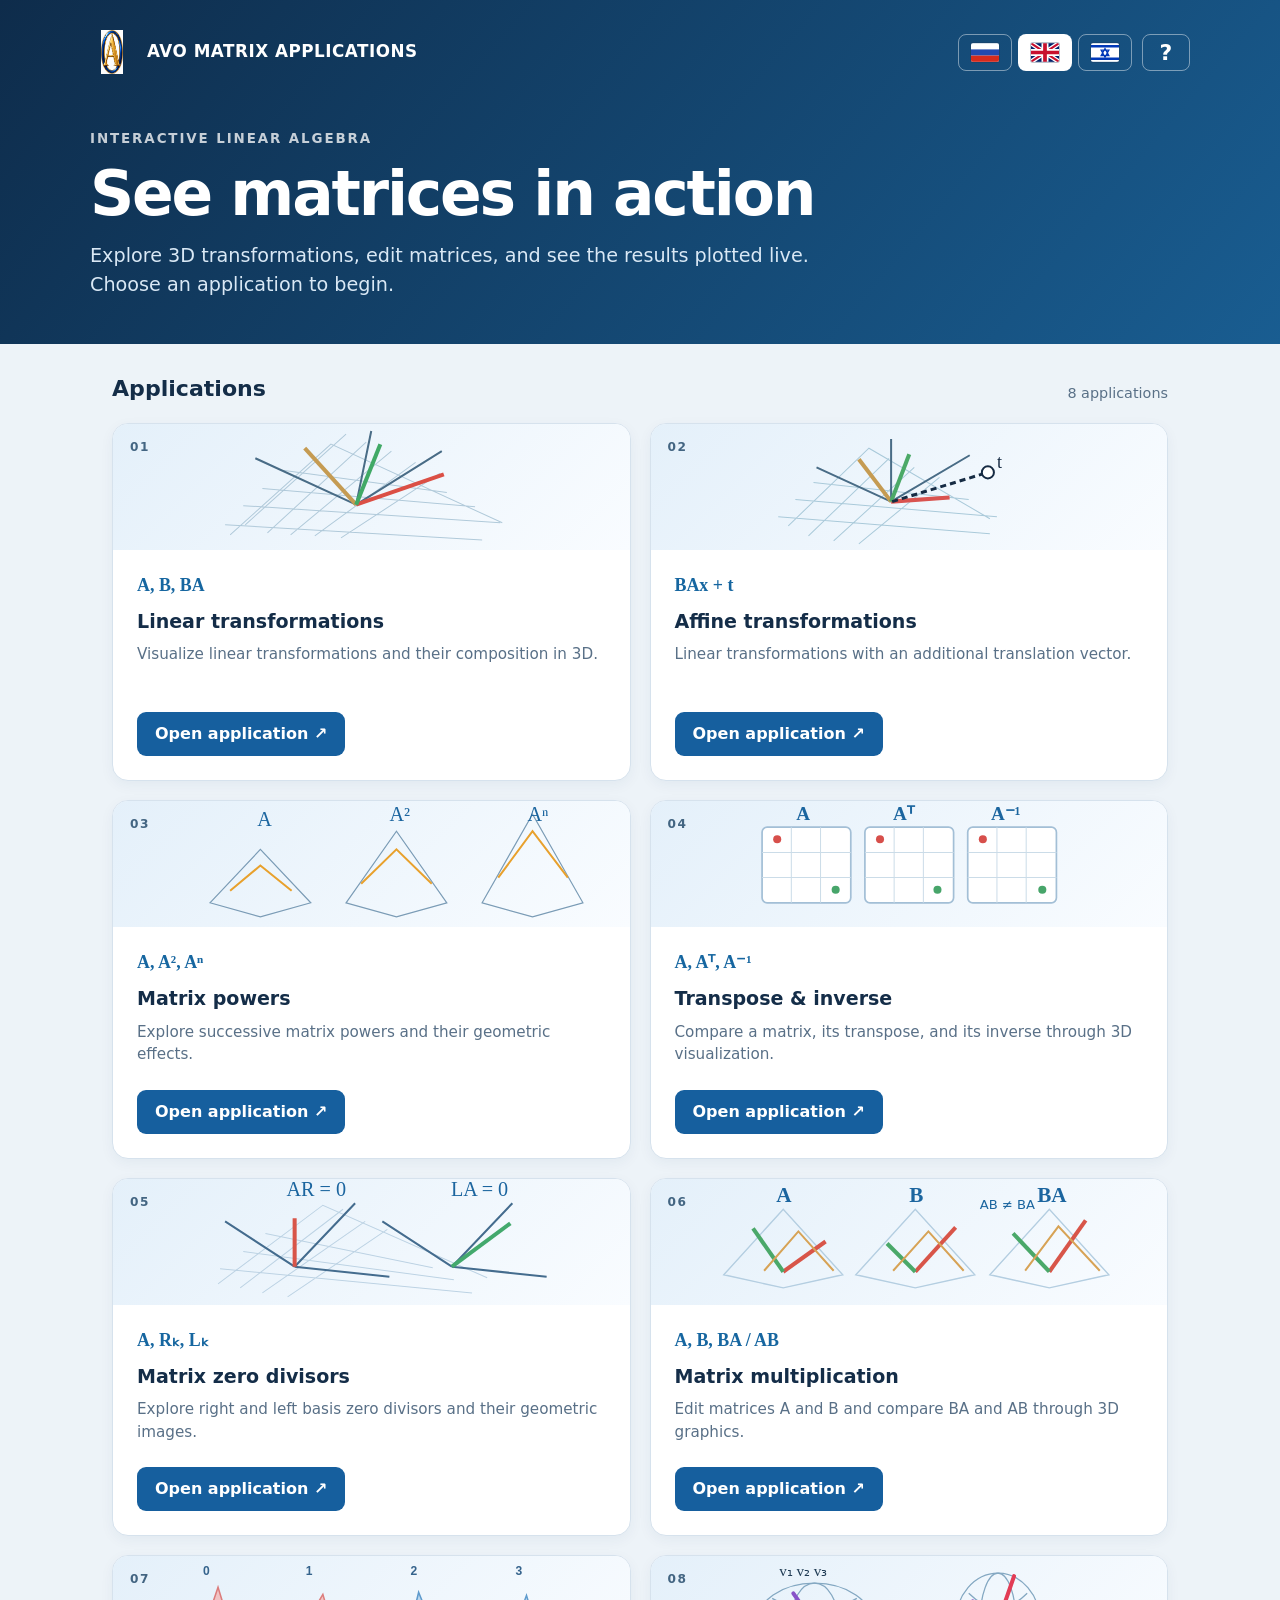
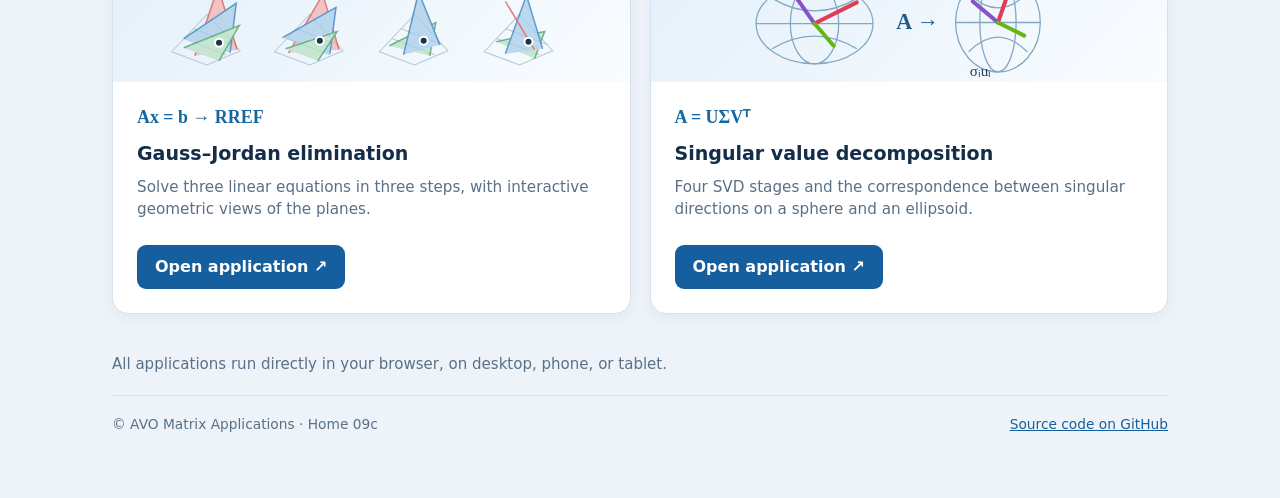
==== index.html @ ce908ea6 "Add files via upload" ====
<!doctype html>
<html lang="ru">
<head>
<meta charset="utf-8">
<meta name="viewport" content="width=device-width, initial-scale=1">
<meta name="theme-color" content="#132d4b">
<meta name="description" content="AVO Matrix Applications: interactive linear algebra: 3D matrix transformations, multiplication, zero divisors, Gauss-Jordan elimination and linear systems.">
<title>AVO Matrix Applications · Home 09c</title>
<link rel="icon" type="image/png" href="favicon-32.png">
<link rel="apple-touch-icon" href="apple-touch-icon.png">
<style>
:root{color-scheme:light;--ink:#142d48;--muted:#597087;--line:#d6e2ed;--blue:#165f9e;--bg:#edf3f8;--white:#fff}
*{box-sizing:border-box}body{margin:0;background:var(--bg);font-family:system-ui,-apple-system,"Segoe UI",Arial,sans-serif;color:var(--ink);line-height:1.5}
.top{background:linear-gradient(130deg,#0e2c4b,#195d91);color:white;padding:30px 22px 44px}
.wrap{max-width:1100px;margin:auto}.nav{display:flex;justify-content:space-between;align-items:center;gap:16px;flex-wrap:wrap}.brand{display:flex;align-items:center;gap:13px;font-size:1.05rem;font-weight:750;letter-spacing:.03em}.brand-mark{width:44px;height:44px;display:inline-flex;align-items:center;justify-content:center;flex:0 0 auto}.brand-mark img{display:block;width:100%;height:100%;object-fit:contain}.langs{display:flex;gap:6px}.langs button{background:transparent;color:#fff;border:1px solid #ffffff70;border-radius:8px;padding:8px 12px;cursor:pointer;font-weight:650}.langs button svg{display:block;width:28px;height:19px;border-radius:2px;box-shadow:0 0 0 1px #1b35564d}.langs button{min-width:48px;display:inline-flex;align-items:center;justify-content:center}.langs button[aria-pressed=true]{background:white;color:#163b61}.hero{margin-top:55px;max-width:850px}.eyebrow{font-size:.84rem;letter-spacing:.14em;text-transform:uppercase;opacity:.76;font-weight:700}h1{font-size:clamp(2rem,4.8vw,3.9rem);line-height:1.09;margin:12px 0 14px;letter-spacing:-.035em}.lead{font-size:clamp(1rem,2vw,1.2rem);max-width:740px;color:#d9e8f5;margin:0}
main{margin-top:-19px;position:relative;padding:0 22px 45px}.section-head{display:flex;justify-content:space-between;gap:10px;align-items:end;padding:28px 0 18px}h2{font-size:1.38rem;margin:0}.count{color:var(--muted);font-size:.9rem}.cards{display:grid;grid-template-columns:repeat(2,minmax(0,1fr));gap:19px}.card{display:flex;flex-direction:column;background:white;border:1px solid var(--line);border-radius:16px;overflow:hidden;box-shadow:0 4px 14px #17395b0d;transition:transform .15s,box-shadow .15s}.card:hover{transform:translateY(-3px);box-shadow:0 10px 28px #17395b18}.visual{height:126px;position:relative;overflow:hidden;background:linear-gradient(135deg,#e4f0fa,#f9fcff);display:grid;place-items:center}.visual svg{width:100%;height:100%}.number{position:absolute;top:14px;left:17px;color:#436582;font-weight:800;font-size:.76rem;letter-spacing:.12em}.body{padding:22px 24px 24px;display:flex;flex-direction:column;flex:1}.formula{font-family:Cambria,"Times New Roman",serif;color:#1666a0;font-size:1.12rem;font-weight:700;margin-bottom:8px}h3{font-size:1.19rem;margin:0 0 8px}.description{color:var(--muted);font-size:.95rem;min-height:49px;margin:0 0 20px}.launch{display:inline-flex;align-items:center;justify-content:center;align-self:flex-start;margin-top:auto;background:var(--blue);color:white;text-decoration:none;padding:10px 18px;border-radius:9px;font-weight:700}.launch:hover,.launch:focus-visible{background:#104b80}.card:focus-within{outline:2px solid #6d9fd2;outline-offset:2px}.note{padding:24px 0 5px;color:var(--muted);font-size:.94rem}.footer{border-top:1px solid var(--line);padding:18px 0;display:flex;justify-content:space-between;gap:12px;flex-wrap:wrap;color:var(--muted);font-size:.86rem}.footer a{color:var(--blue)}
@media(max-width:680px){.top{padding:22px 17px 38px}.hero{margin-top:37px}main{padding:0 15px 30px}.cards{grid-template-columns:1fr}.visual{height:112px}.description{min-height:0}.body{padding:20px}.footer{display:block}}@media(prefers-reduced-motion:reduce){.card{transition:none}}

/* Main-page help: accessible three-language dialog. */
.nav-help{width:45px;height:37px;display:inline-flex;align-items:center;justify-content:center;margin-inline-start:4px;border:2px solid #ffffffab;border-radius:50%;background:transparent;color:white;font:900 22px system-ui,-apple-system,"Segoe UI",Arial,sans-serif;cursor:pointer}
.nav-help:hover,.nav-help:focus-visible{background:#fff;color:#163b61;outline:2px solid #b6d4f0;outline-offset:2px}
.help-backdrop[hidden]{display:none!important}
.help-backdrop{position:fixed;inset:0;z-index:100;display:flex;align-items:center;justify-content:center;padding:16px;background:rgba(9,30,50,.72)}
.help-dialog{position:relative;max-width:820px;width:100%;max-height:calc(100dvh - 32px);overflow:auto;overscroll-behavior:contain;background:#fff;color:#142d48;padding:25px 30px 28px;border:1px solid #aabfd1;border-radius:15px;box-shadow:0 20px 55px #071d3066}
.help-dialog h2{font-size:clamp(23px,3vw,29px);font-weight:850;line-height:1.2;margin:0 48px 18px 0}
.help-dialog h3{font-size:19px;font-weight:800;margin:20px 0 7px;color:#20547f}
.help-dialog p,.help-dialog li{font-size:17px;line-height:1.58;font-weight:620}
.help-dialog p{margin:9px 0}
.help-dialog ul{margin:8px 0 10px;padding-inline-start:25px}
.help-dialog strong{font-weight:850}
.help-dialog .help-footer{font-weight:800;color:#20547f;margin-top:18px}
.help-close{position:absolute;inset-block-start:15px;inset-inline-end:17px;border:1px solid #a9bed0;background:#edf4fb;color:#254e73;border-radius:8px;width:39px;height:39px;font-size:26px;line-height:1;font-weight:900;cursor:pointer}
body.help-open{overflow:hidden}
@media(max-width:680px){.nav-help{width:40px;height:35px;font-size:21px}.help-dialog{padding:20px 18px 23px}.help-dialog p,.help-dialog li{font-size:16px}.help-dialog h3{font-size:18px}}
</style>
</head>
<body>
<header class="top"><div class="wrap"><nav class="nav" aria-label="Language and brand"><div class="brand"><span class="brand-mark"><img src="avo-logo.png" alt="Логотип AVO" width="34" height="44"></span>AVO MATRIX APPLICATIONS</div><div class="langs" aria-label="Language"><button type="button" data-lang="ru" aria-pressed="true" aria-label="Русский" title="Русский"><svg viewBox="0 0 36 24" aria-hidden="true"><rect width="36" height="24" fill="#fff"/><rect y="8" width="36" height="8" fill="#224aaf"/><rect y="16" width="36" height="8" fill="#d52b1e"/></svg></button><button type="button" data-lang="en" aria-pressed="false" aria-label="English" title="English"><svg viewBox="0 0 36 24" aria-hidden="true"><rect width="36" height="24" fill="#012169"/><path d="M0 0L36 24M36 0L0 24" stroke="#fff" stroke-width="6"/><path d="M0 0L36 24M36 0L0 24" stroke="#c8102e" stroke-width="2.6"/><path d="M18 0V24M0 12H36" stroke="#fff" stroke-width="9"/><path d="M18 0V24M0 12H36" stroke="#c8102e" stroke-width="4.8"/></svg></button><button type="button" data-lang="he" aria-pressed="false" aria-label="עברית" title="עברית"><svg viewBox="0 0 36 24" aria-hidden="true"><rect width="36" height="24" fill="#fff"/><path d="M0 4H36M0 20H36" stroke="#0038b8" stroke-width="3"/><path d="M18 7L23 16H13Z M18 18L13 9H23Z" stroke="#0038b8" stroke-width="1.6" fill="none"/></svg></button><button id="home-help-button" class="nav-help" type="button" aria-label="Справка" title="Справка" aria-haspopup="dialog" aria-controls="home-help-dialog" aria-expanded="false">?</button></div></nav><div class="hero"><div class="eyebrow" data-i18n="eyebrow">Интерактивная линейная алгебра</div><h1 data-i18n="headline">Матрицы, которые можно увидеть</h1><p class="lead" data-i18n="lead">Исследуйте трёхмерные преобразования, меняйте матрицы и наблюдайте результат на графиках. Выберите приложение, чтобы начать.</p></div></div></header>
<main class="wrap"><div class="section-head"><h2 data-i18n="listTitle">Приложения</h2><span class="count" data-i18n="count">8 приложений</span></div><div class="cards">
<article class="card"><div class="visual"><span class="number">01</span><svg viewBox="0 0 440 125" aria-hidden="true"><g stroke="#b1cada" stroke-width="1"><path d="M80 110L180 20 350 98 M95 100L195 10M117 108L215 18M140 110L240 27M164 111L264 38M190 113L288 49M75 100L330 115M93 81L348 98M112 64L323 82M132 46L295 68" fill="none"/></g><path d="M205 80L290 27M205 80L105 34M205 80L220 7" stroke="#496c86" stroke-width="2"/><path d="M205 80L292 50" stroke="#db4f45" stroke-width="4"/><path d="M205 80L154 24" stroke="#c59b52" stroke-width="4"/><path d="M205 80L229 20" stroke="#40a966" stroke-width="4"/></svg></div><div class="body"><div class="formula">A, B, BA</div><h3 data-i18n="linearName">Линейные преобразования</h3><p class="description" data-i18n="linearDesc">Построение и композиция линейных преобразований в трёхмерном пространстве.</p><a class="launch" href="linear-transformation/" data-i18n="open">Открыть приложение ↗</a></div></article>
<article class="card"><div class="visual"><span class="number">02</span><svg viewBox="0 0 440 125" aria-hidden="true"><g stroke="#aacada" stroke-width="1"><path d="M100 101L180 24 300 94M120 111L200 34M145 116L225 43M170 119L250 53M90 92L300 109M107 75L307 92M125 58L279 75" fill="none"/></g><path d="M202 77L280 31M202 77L128 43M202 77L202 15" stroke="#496c86" stroke-width="2"/><path d="M202 77L260 73" stroke="#d9534f" stroke-width="4"/><path d="M202 77L170 35" stroke="#c59b52" stroke-width="4"/><path d="M202 77L220 30" stroke="#4ba967" stroke-width="4"/><path d="M203 77L298 48" stroke="#162b43" stroke-width="3" stroke-dasharray="6 4"/><circle cx="298" cy="48" r="6" fill="white" stroke="#162b43" stroke-width="2"/><text x="307" y="44" fill="#162b43" font-family="serif" font-size="18">t</text></svg></div><div class="body"><div class="formula">BAx + t</div><h3 data-i18n="affineName">Аффинные преобразования</h3><p class="description" data-i18n="affineDesc">Линейное преобразование с дополнительным вектором переноса.</p><a class="launch" href="affine-transformation/" data-i18n="open">Открыть приложение ↗</a></div></article>
<article class="card"><div class="visual"><span class="number">03</span><svg viewBox="0 0 440 125" aria-hidden="true"><g fill="none" stroke="#7b9cb6" stroke-width="1.2"><path d="M60 101L110 48 160 101 110 115Z M195 101L245 30 295 101 245 115Z M330 101L380 13 430 101 380 115Z"/></g><g stroke="#e8a12d" stroke-width="2"><path d="M80 89L110 64L141 89M210 82L245 48L280 82M346 76L380 30L415 76" fill="none"/></g><text x="107" y="25" fill="#1b659f" font-family="serif" font-size="20">A</text><text x="238" y="20" fill="#1b659f" font-family="serif" font-size="20">A²</text><text x="375" y="20" fill="#1b659f" font-family="serif" font-size="20">Aⁿ</text></svg></div><div class="body"><div class="formula">A, A², Aⁿ</div><h3 data-i18n="powersName">Степени матрицы</h3><p class="description" data-i18n="powersDesc">Исследование последовательных степеней матрицы и их геометрического действия.</p><a class="launch" href="matrix-powers/" data-i18n="open">Открыть приложение ↗</a></div></article>
<article class="card"><div class="visual"><span class="number">04</span><svg viewBox="0 0 440 125" aria-hidden="true"><g fill="#fff" stroke="#a3bfd6" stroke-width="1.7"><rect x="74" y="26" width="88" height="75" rx="5"/><rect x="176" y="26" width="88" height="75" rx="5"/><rect x="278" y="26" width="88" height="75" rx="5"/></g><g stroke="#cbdce8"><path d="M103 26V101M132 26V101M74 51H162M74 76H162M205 26V101M234 26V101M176 51H264M176 76H264M307 26V101M336 26V101M278 51H366M278 76H366"/></g><g font-family="Cambria,serif" font-size="19" font-weight="700" fill="#1b659f"><text x="108" y="19">A</text><text x="204" y="19">Aᵀ</text><text x="301" y="19">A⁻¹</text></g><g fill="#d74f4b"><circle cx="89" cy="38" r="4"/><circle cx="191" cy="38" r="4"/><circle cx="293" cy="38" r="4"/></g><g fill="#47a56a"><circle cx="147" cy="88" r="4"/><circle cx="248" cy="88" r="4"/><circle cx="352" cy="88" r="4"/></g></svg></div><div class="body"><div class="formula">A, Aᵀ, A⁻¹</div><h3 data-i18n="inverseName">Транспонированная и обратная</h3><p class="description" data-i18n="inverseDesc">Сравнение исходной, транспонированной и обратной матриц с их трёхмерными изображениями.</p><a class="launch" href="transpose-inverse/" data-i18n="open">Открыть приложение ↗</a></div></article>
<article class="card"><div class="visual"><span class="number">05</span><svg viewBox="0 0 440 125" aria-hidden="true"><g stroke="#bdd3e4" stroke-width="1" fill="none"><path d="M68 104L172 26L335 98M90 108L192 30M112 113L214 42M137 117L236 50M70 89L320 113M93 72L302 100M115 54L281 88"/></g><g stroke="#446c8e" stroke-width="2" fill="none"><path d="M144 87L204 24M144 87L75 42M144 87L238 97M300 87L360 24M300 87L231 42M300 87L394 97"/></g><path d="M144 87L144 39" stroke="#d85549" stroke-width="4"/><path d="M300 87L358 44" stroke="#43a96d" stroke-width="4"/><text x="136" y="17" font-family="serif" font-size="20" fill="#1b659f">AR = 0</text><text x="299" y="17" font-family="serif" font-size="20" fill="#1b659f">LA = 0</text></svg></div><div class="body"><div class="formula">A, Rₖ, Lₖ</div><h3 data-i18n="zeroName">Делители нуля матрицы</h3><p class="description" data-i18n="zeroDesc">Исследуйте правые и левые базисные делители нуля и их геометрические образы.</p><a class="launch" href="zero-divisors/" data-i18n="open">Открыть приложение ↗</a></div></article><article class="card"><div class="visual"><span class="number">06</span><svg viewBox="0 0 440 125" aria-hidden="true"><g stroke="#b4cee1" stroke-width="1.4" fill="none"><path d="M36 95L95 30L154 95L95 108Z M167 95L226 30L285 95L226 108Z M300 95L359 30L418 95L359 108Z"/></g><g font-family="Cambria,serif" fill="#1b659f" font-size="21" font-weight="700"><text x="88" y="23">A</text><text x="220" y="23">B</text><text x="347" y="23">BA</text></g><g stroke-width="4" fill="none"><path d="M95 92L137 62" stroke="#d85549"/><path d="M95 92L65 49" stroke="#4aa869"/><path d="M226 92L266 48" stroke="#d85549"/><path d="M226 92L198 64" stroke="#4aa869"/><path d="M359 92L395 41" stroke="#d85549"/><path d="M359 92L323 54" stroke="#4aa869"/></g><g stroke="#d7a356" stroke-width="2" fill="none"><path d="M76 91L110 52L145 91M204 91L239 52L274 91M335 91L368 47L409 91"/></g><text x="290" y="30" fill="#1b659f" font-size="13">AB ≠ BA</text></svg></div><div class="body"><div class="formula">A, B, BA / AB</div><h3 data-i18n="productName">Произведение матриц</h3><p class="description" data-i18n="productDesc">Меняйте матрицы A и B и сравнивайте произведения BA и AB на графиках.</p><a class="launch" href="matrix-product/" data-i18n="open">Открыть приложение ↗</a></div></article>
<article class="card"><div class="visual"><span class="number">07</span><svg viewBox="0 0 440 125" aria-hidden="true" xmlns="http://www.w3.org/2000/svg">
<g fill="none" stroke="#b3c9d9" stroke-width="1"><path d="M22 95L57 58L90 94L57 108Z M124 95L159 58L192 94L159 108Z M228 95L263 58L296 94L263 108Z M332 95L367 58L400 94L367 108Z"/><path d="M35 82L76 98 M43 72L83 88 M137 82L179 98 M145 72L187 88 M241 82L283 98 M249 72L291 88 M345 82L387 98 M353 72L395 88"/></g>
<g stroke-width="1.5" opacity=".72"><path d="M45 99L68 31L87 93" stroke="#d74f4b" fill="#f5b1af"/><path d="M34 82L86 47L80 96" stroke="#2778bb" fill="#a7cce9"/><path d="M34 91L89 69L69 104" stroke="#409960" fill="#b7e1c2"/>
<path d="M138 96L172 38L188 93" stroke="#d74f4b" fill="#f5b1af"/><path d="M132 81L185 51L179 97" stroke="#2778bb" fill="#a7cce9"/><path d="M135 92L186 75L167 104" stroke="#409960" fill="#b7e1c2"/>
<path d="M238 89L284 66L278 99" stroke="#409960" fill="#b7e1c2"/><path d="M252 98L267 36L288 88" stroke="#2778bb" fill="#a7cce9"/>
<path d="M344 85L392 75L382 102" stroke="#409960" fill="#b7e1c2"/><path d="M353 97L374 39L390 92" stroke="#2778bb" fill="#a7cce9"/><path d="M353 45L382 93" stroke="#d74f4b"/></g>
<g fill="#18364b" stroke="#fff" stroke-width="2"><circle cx="69" cy="86" r="4"/><circle cx="169" cy="84" r="4"/><circle cx="272" cy="84" r="4"/><circle cx="376" cy="85" r="4"/></g>
<g font-family="Segoe UI,Arial,sans-serif" font-size="12" font-weight="800" fill="#35638c"><text x="53" y="19">0</text><text x="155" y="19">1</text><text x="259" y="19">2</text><text x="363" y="19">3</text></g>
</svg></div><div class="body"><div class="formula">Ax = b → RREF</div><h3 data-i18n="gaussName">Метод Гаусса — Жордана</h3><p class="description" data-i18n="gaussDesc">Решение систем трёх линейных уравнений за три шага с изображением плоскостей.</p><a class="launch" href="gauss-jordan/" data-i18n="open">Открыть приложение ↗</a></div></article><article class="card"><div class="visual"><span class="number">08</span><svg viewBox="0 0 440 125" aria-hidden="true"><g fill="none" stroke="#84a8c2" stroke-width="1.3"><ellipse cx="126" cy="67" rx="58" ry="40"/><ellipse cx="126" cy="67" rx="24" ry="40"/><path d="M68 67H184M84 42Q126 67 168 42M84 92Q126 67 168 92"/><ellipse cx="308" cy="66" rx="42" ry="49"/><ellipse cx="308" cy="66" rx="18" ry="49"/><path d="M266 66H350M279 37Q308 66 337 37M279 95Q308 66 337 95"/></g><g stroke-linecap="round" stroke-width="4"><path d="M126 67L168 46M308 66L324 20" stroke="#e23c55"/><path d="M126 67L105 37M308 66L283 45" stroke="#8852c8"/><path d="M126 67L145 89M308 66L334 79" stroke="#67b616"/></g><g fill="#245b89" font-family="Cambria,serif" font-size="22" font-weight="700"><text x="207" y="72">A →</text></g><g fill="#203c55" font-family="Cambria,serif" font-size="15"><text x="91" y="20">v₁ v₂ v₃</text><text x="280" y="119">σᵢuᵢ</text></g></svg></div><div class="body"><div class="formula">A = UΣVᵀ</div><h3 data-i18n="svdName">Сингулярное разложение</h3><p class="description" data-i18n="svdDesc">Четыре этапа SVD и соответствие сингулярных направлений сферы и эллипсоида.</p><a class="launch" href="matrix-svd/index.html?v=01l-20261103" data-i18n="open">Открыть приложение ↗</a></div></article></div><p class="note" data-i18n="note">Все приложения работают прямо в браузере. Для компьютера, телефона и планшета.</p><footer class="footer"><span>© AVO Matrix Applications · Home 09c</span><a href="https://github.com/alost46/AVO-matrix-application" data-i18n="source">Исходный код на GitHub</a></footer></main>

<div class="help-backdrop" id="help-backdrop" hidden>
  <section class="help-dialog" id="home-help-dialog" role="dialog" aria-modal="true" aria-labelledby="home-help-title" tabindex="-1">
    <button class="help-close" id="home-help-close" type="button" aria-label="Закрыть" title="Закрыть">×</button>
    <h2 id="home-help-title">О системе AVO Matrix Applications</h2>
    <div id="home-help-content"></div>
  </section>
</div>
<script>
const translations={ru:{eyebrow:'Интерактивная линейная алгебра',headline:'Матрицы, которые можно увидеть',lead:'Исследуйте трёхмерные преобразования, меняйте матрицы и наблюдайте результат на графиках. Выберите приложение, чтобы начать.',listTitle:'Приложения',count:'8 приложений',linearName:'Линейные преобразования',linearDesc:'Построение и композиция линейных преобразований в трёхмерном пространстве.',affineName:'Аффинные преобразования',affineDesc:'Линейное преобразование с дополнительным вектором переноса.',powersName:'Степени матрицы',powersDesc:'Исследование последовательных степеней матрицы и их геометрического действия.',zeroName:'Делители нуля матрицы',zeroDesc:'Исследуйте правые и левые базисные делители нуля и их геометрические образы.',productName:'Произведение матриц',productDesc:'Меняйте матрицы A и B и сравнивайте произведения BA и AB на графиках.',gaussName:'Метод Гаусса — Жордана',gaussDesc:'Решение систем трёх линейных уравнений за три шага с изображением плоскостей.',inverseName:'Транспонированная и обратная',inverseDesc:'Сравнение исходной, транспонированной и обратной матриц с их трёхмерными изображениями.',svdName:'Сингулярное разложение',svdDesc:'Четыре этапа SVD и соответствие сингулярных направлений сферы и эллипсоида.',open:'Открыть приложение ↗',note:'Все приложения работают прямо в браузере. Для компьютера, телефона и планшета.',source:'Исходный код на GitHub'},en:{eyebrow:'Interactive linear algebra',headline:'See matrices in action',lead:'Explore 3D transformations, edit matrices, and see the results plotted live. Choose an application to begin.',listTitle:'Applications',count:'8 applications',linearName:'Linear transformations',linearDesc:'Visualize linear transformations and their composition in 3D.',affineName:'Affine transformations',affineDesc:'Linear transformations with an additional translation vector.',powersName:'Matrix powers',powersDesc:'Explore successive matrix powers and their geometric effects.',zeroName:'Matrix zero divisors',zeroDesc:'Explore right and left basis zero divisors and their geometric images.',productName:'Matrix multiplication',productDesc:'Edit matrices A and B and compare BA and AB through 3D graphics.',gaussName:'Gauss–Jordan elimination',gaussDesc:'Solve three linear equations in three steps, with interactive geometric views of the planes.',inverseName:'Transpose & inverse',inverseDesc:'Compare a matrix, its transpose, and its inverse through 3D visualization.',svdName:'Singular value decomposition',svdDesc:'Four SVD stages and the correspondence between singular directions on a sphere and an ellipsoid.',open:'Open application ↗',note:'All applications run directly in your browser, on desktop, phone, or tablet.',source:'Source code on GitHub'},he:{eyebrow:'אלגברה ליניארית אינטראקטיבית',headline:'לראות מטריצות בפעולה',lead:'חקרו העתקות תלת־ממדיות, שנו מטריצות וראו מיד את התוצאות בגרפים. בחרו יישום כדי להתחיל.',listTitle:'יישומים',count:'8 יישומים',linearName:'העתקות ליניאריות',linearDesc:'המחשת העתקות ליניאריות והרכבתן במרחב תלת־ממדי.',affineName:'העתקות אפיניות',affineDesc:'העתקה ליניארית בתוספת וקטור הזזה.',powersName:'חזקות של מטריצה',powersDesc:'חקר חזקות עוקבות של מטריצה והשפעתן הגאומטרית.',zeroName:'מחלקי אפס של מטריצה',zeroDesc:'חקר מחלקי אפס בסיסיים מימין ומשמאל וההמחשה הגאומטרית שלהם.',productName:'כפל מטריצות',productDesc:'שנו את המטריצות A ו־B והשוו בין BA ל־AB באמצעות גרפים תלת־ממדיים.',gaussName:'שיטת גאוס–ז׳ורדן',gaussDesc:'פתרון מערכת של שלוש משוואות ליניאריות בשלושה שלבים, עם המחשה של המישורים.',inverseName:'מטריצה משוחלפת והופכית',inverseDesc:'השוואה בין מטריצה, המשוחלפת שלה וההופכית שלה בהמחשה תלת־ממדית.',svdName:'פירוק לערכים סינגולריים',svdDesc:'ארבעת שלבי הפירוק והתאמת הכיוונים הסינגולריים בין כדור לאליפסואיד.',open:'פתיחת היישום ↗',note:'כל היישומים פועלים ישירות בדפדפן, במחשב, בטלפון ובטאבלט.',source:'קוד המקור ב־GitHub'}};

const helpTexts={
 ru:{title:'О системе AVO Matrix Applications',close:'Закрыть',button:'Справка',content:`
<h3>Что это за система</h3>
<p><strong>AVO Matrix Applications</strong> — система интерактивных приложений для изучения линейной алгебры с помощью трёхмерных геометрических изображений. Она позволяет не только вычислять результаты операций с матрицами, но и видеть их геометрический смысл.</p>
<p>Каждое приложение посвящено отдельной математической теме. На главной странице выберите нужную карточку; математические пояснения и дополнительные инструкции находятся в справке самого приложения.</p>
<h3>Ввод и изменение матриц</h3>
<p>Элементы входных матриц можно задавать <strong>аналитически</strong> — непосредственно вводя числа.</p>
<p>В приложениях, поддерживающих геометрическое редактирование, их можно изменять и <strong>геометрически</strong> — перемещая концы соответствующих векторов на изображении. Числа и изображение при этом согласованно обновляются в обе стороны.</p>
<h3>Управление обзором</h3>
<p>Трёхмерные результаты можно рассматривать с разных сторон двумя способами:</p>
<ul><li><strong>Геометрически:</strong> вращая изображение мышью или пальцем, в том числе вокруг выбранной оси X, Y или Z.</li><li><strong>Аналитически:</strong> вводя числовые значения углов просмотра или используя предусмотренные регуляторы.</li></ul>
<p>Можно изменять масштаб изображения и, где это предусмотрено, согласовывать обзор нескольких графиков. <strong>На телефоне управление жестами зависит от кнопки «Вращать»:</strong> при выключенной кнопке прокрутка страницы не должна изменять график; при включённой доступны соответствующие жесты вращения и масштабирования.</p>
<h3>Дополнительные возможности</h3>
<p>В приложениях предусмотрены средства сохранения и загрузки состояния в JSON, возврата к начальным данным и отмены действий. Набор доступных функций зависит от приложения.</p>
<h3>Для кого предназначена система</h3>
<p>Для учащихся, преподавателей и всех, кто интересуется линейной алгеброй. Приложения работают в браузере на компьютере, планшете и телефоне. Интерфейс доступен на русском, английском и иврите.</p>
<p class="help-footer">AVO Matrix Applications не заменяет определения и доказательства: она помогает увидеть, что делают матрицы.</p>`},
 en:{title:'About AVO Matrix Applications',close:'Close',button:'Help',content:`
<h3>What is this system?</h3>
<p><strong>AVO Matrix Applications</strong> is a collection of interactive tools for exploring linear algebra through three-dimensional geometric visualizations. Its goal is not only to calculate matrix operations, but also to reveal their geometric meaning.</p>
<p>Each application focuses on a mathematical topic. Choose a card on the home page; mathematical explanations and detailed controls are provided in the help section of each application.</p>
<h3>Entering and editing matrices</h3>
<p>You can specify input matrix entries <strong>numerically</strong> by typing their values.</p>
<p>In applications that support geometric editing, you can also change matrix entries <strong>geometrically</strong> by dragging the endpoints of the corresponding vectors in the 3D view. Numeric values and geometry update together in both directions.</p>
<h3>Controlling the view</h3>
<p>You can explore 3D results from different directions in two ways:</p>
<ul><li><strong>Geometrically:</strong> rotate the picture with a mouse or a finger, including around a selected X, Y, or Z axis.</li><li><strong>Numerically:</strong> enter viewing angles directly or adjust the available controls.</li></ul>
<p>You can zoom and, where available, coordinate the views of several graphs. <strong>On phones, touch gestures are controlled by the Rotate button:</strong> with it off, scrolling the page should not change the graph; when on, the relevant rotation and zoom gestures are available.</p>
<h3>Other features</h3>
<p>Applications offer JSON state saving and loading, restoration of initial data, and undo controls. Available features vary by application.</p>
<h3>Who is it for?</h3>
<p>Students, teachers, and anyone interested in linear algebra. Applications run in a browser on desktop computers, tablets, and phones. The interface supports Russian, English, and Hebrew.</p>
<p class="help-footer">AVO Matrix Applications does not replace definitions and proofs: it helps you see what matrices do.</p>`},
 he:{title:'על מערכת AVO Matrix Applications',close:'סגירה',button:'עזרה',content:`
<h3>מהי המערכת?</h3>
<p><strong>AVO Matrix Applications</strong> היא מערכת של יישומים אינטראקטיביים ללימוד אלגברה ליניארית באמצעות המחשות גאומטריות תלת־ממדיות. המטרה היא לא רק לחשב פעולות במטריצות, אלא גם לראות את המשמעות הגאומטרית שלהן.</p>
<p>כל יישום עוסק בנושא מתמטי מסוים. בחרו כרטיס בדף הראשי; הסברים מתמטיים והוראות מפורטות נמצאים בעזרה של כל יישום.</p>
<h3>הזנה ושינוי של מטריצות</h3>
<p>אפשר לשנות את איברי מטריצת הקלט <strong>באופן מספרי</strong> באמצעות הקלדת ערכים.</p>
<p>ביישומים התומכים בעריכה גאומטרית אפשר לשנות את האיברים גם <strong>באופן גאומטרי</strong>, על ידי גרירת הקצוות של הווקטורים המתאימים בתמונה. הערכים המספריים וההמחשה מתעדכנים בהתאמה בשני הכיוונים.</p>
<h3>שליטה בזווית המבט</h3>
<p>אפשר לבחון תוצאות תלת־ממדיות מכיוונים שונים בשתי דרכים:</p>
<ul><li><strong>באופן גאומטרי:</strong> סיבוב התמונה בעכבר או באצבע, לרבות סביב ציר X, Y או Z נבחר.</li><li><strong>באופן מספרי:</strong> הזנה ישירה של זוויות המבט או שימוש בבקרים הזמינים.</li></ul>
<p>אפשר לשנות את קנה המידה, וביישומים המתאימים גם לתאם את זוויות המבט של כמה גרפים. <strong>בטלפון מחוות המגע תלויות בכפתור ״סיבוב״:</strong> כשהוא כבוי, גלילת הדף אינה אמורה לשנות את הגרף; כשהוא פעיל, מחוות הסיבוב והזום זמינות.</p>
<h3>אפשרויות נוספות</h3>
<p>היישומים מאפשרים שמירה וטעינה של מצב בקובץ JSON, חזרה לנתוני ההתחלה וביטול פעולות. האפשרויות הזמינות משתנות בין היישומים.</p>
<h3>למי מיועדת המערכת?</h3>
<p>לתלמידים, למורים ולכל מי שמתעניין באלגברה ליניארית. היישומים פועלים בדפדפן במחשב, בטאבלט ובטלפון. הממשק זמין ברוסית, באנגלית ובעברית.</p>
<p class="help-footer">AVO Matrix Applications אינה מחליפה הגדרות והוכחות: היא מסייעת לראות מה מטריצות עושות.</p>`}
};
let homeCurrentLang='ru';
function updateHomeHelp(lang){
  homeCurrentLang=lang;
  const item=helpTexts[lang]||helpTexts.ru;
  document.getElementById('home-help-title').textContent=item.title;
  document.getElementById('home-help-content').innerHTML=item.content;
  const btn=document.getElementById('home-help-button');
  btn.setAttribute('aria-label',item.button);btn.title=item.button;
  const close=document.getElementById('home-help-close');close.setAttribute('aria-label',item.close);close.title=item.close;
  document.getElementById('home-help-dialog').dir=lang==='he'?'rtl':'ltr';
}
const helpBackdrop=document.getElementById('help-backdrop');
const helpTrigger=document.getElementById('home-help-button');
const helpClose=document.getElementById('home-help-close');
function openHomeHelp(){helpBackdrop.hidden=false;document.body.classList.add('help-open');helpTrigger.setAttribute('aria-expanded','true');helpClose.focus();}
function closeHomeHelp(){helpBackdrop.hidden=true;document.body.classList.remove('help-open');helpTrigger.setAttribute('aria-expanded','false');helpTrigger.focus();}
helpTrigger.addEventListener('click',()=>helpBackdrop.hidden?openHomeHelp():closeHomeHelp());
helpClose.addEventListener('click',closeHomeHelp);
helpBackdrop.addEventListener('click',e=>{if(e.target===helpBackdrop)closeHomeHelp();});
document.addEventListener('keydown',e=>{
 if(helpBackdrop.hidden)return;
 if(e.key==='Escape'){e.preventDefault();closeHomeHelp();}
 if(e.key==='Tab'){
   const controls=[helpClose];
   if(e.shiftKey||document.activeElement!==controls[0]){e.preventDefault();controls[0].focus();}
 }
});

function setLanguage(lang){
  if(!translations[lang])lang='ru';
  updateHomeHelp(lang);
  document.documentElement.lang=lang;
  document.documentElement.dir=lang==='he'?'rtl':'ltr';
  for(const el of document.querySelectorAll('[data-i18n]'))el.textContent=translations[lang][el.dataset.i18n];
  for(const btn of document.querySelectorAll('[data-lang]'))btn.setAttribute('aria-pressed',String(btn.dataset.lang===lang));
  // Carry the current main-page language into each app. Preserve version/cache parameters.
  for(const link of document.querySelectorAll('a.launch')){
    const href=new URL(link.getAttribute('href'),document.baseURI);
    href.searchParams.set('lang',lang);
    link.href=href.href;
  }
  try{localStorage.setItem('avo-home-lang',lang)}catch(e){}
}
for(const btn of document.querySelectorAll('[data-lang]'))btn.addEventListener('click',()=>setLanguage(btn.dataset.lang));
const requestedLanguage=new URLSearchParams(location.search).get('lang');
let preferred='ru';
try{preferred=localStorage.getItem('avo-home-lang')||(/^he/i.test(navigator.language)?'he':/^en/i.test(navigator.language)?'en':'ru')}catch(e){}
// When returning from an app, the explicit URL language takes precedence over saved preferences.
setLanguage(translations[requestedLanguage]?requestedLanguage:preferred);
</script>
</body></html>
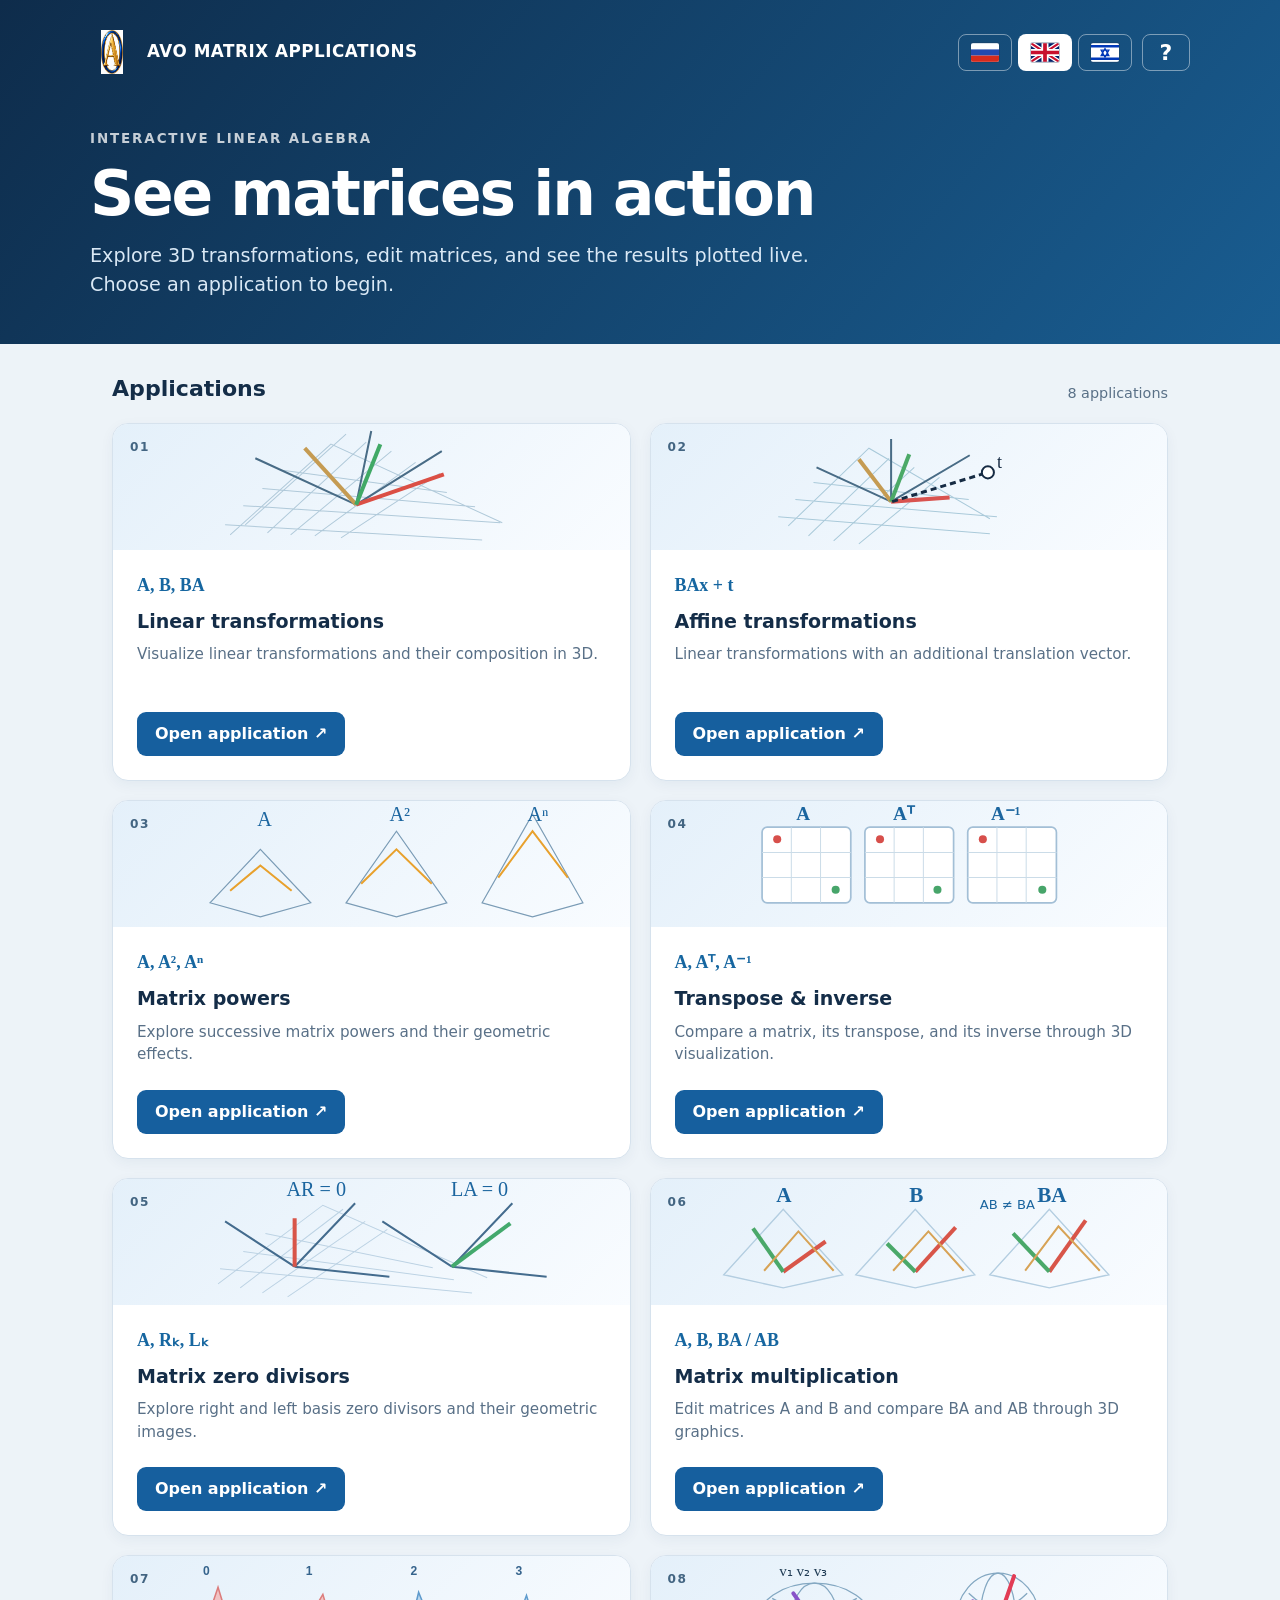
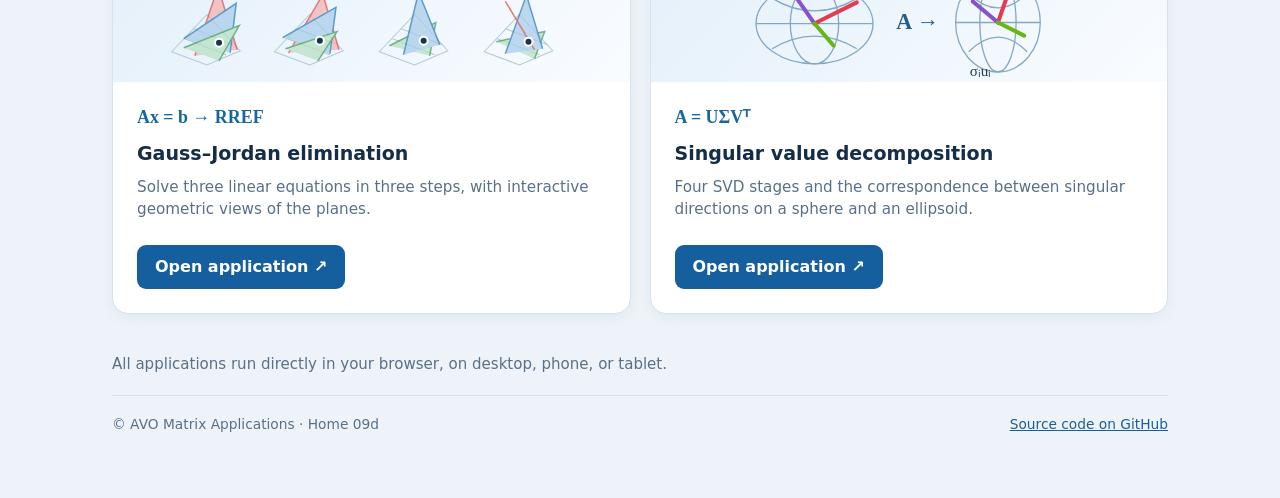
==== commit 706b0738: "Add files via upload" ====
--- a/index.html
+++ b/index.html
@@ -5,7 +5,7 @@
 <meta name="viewport" content="width=device-width, initial-scale=1">
 <meta name="theme-color" content="#132d4b">
 <meta name="description" content="AVO Matrix Applications: interactive linear algebra: 3D matrix transformations, multiplication, zero divisors, Gauss-Jordan elimination and linear systems.">
-<title>AVO Matrix Applications · Home 09c</title>
+<title>AVO Matrix Applications · Home 09d</title>
 <link rel="icon" type="image/png" href="favicon-32.png">
 <link rel="apple-touch-icon" href="apple-touch-icon.png">
 <style>
@@ -50,7 +50,7 @@
 <path d="M344 85L392 75L382 102" stroke="#409960" fill="#b7e1c2"/><path d="M353 97L374 39L390 92" stroke="#2778bb" fill="#a7cce9"/><path d="M353 45L382 93" stroke="#d74f4b"/></g>
 <g fill="#18364b" stroke="#fff" stroke-width="2"><circle cx="69" cy="86" r="4"/><circle cx="169" cy="84" r="4"/><circle cx="272" cy="84" r="4"/><circle cx="376" cy="85" r="4"/></g>
 <g font-family="Segoe UI,Arial,sans-serif" font-size="12" font-weight="800" fill="#35638c"><text x="53" y="19">0</text><text x="155" y="19">1</text><text x="259" y="19">2</text><text x="363" y="19">3</text></g>
-</svg></div><div class="body"><div class="formula">Ax = b → RREF</div><h3 data-i18n="gaussName">Метод Гаусса — Жордана</h3><p class="description" data-i18n="gaussDesc">Решение систем трёх линейных уравнений за три шага с изображением плоскостей.</p><a class="launch" href="gauss-jordan/" data-i18n="open">Открыть приложение ↗</a></div></article><article class="card"><div class="visual"><span class="number">08</span><svg viewBox="0 0 440 125" aria-hidden="true"><g fill="none" stroke="#84a8c2" stroke-width="1.3"><ellipse cx="126" cy="67" rx="58" ry="40"/><ellipse cx="126" cy="67" rx="24" ry="40"/><path d="M68 67H184M84 42Q126 67 168 42M84 92Q126 67 168 92"/><ellipse cx="308" cy="66" rx="42" ry="49"/><ellipse cx="308" cy="66" rx="18" ry="49"/><path d="M266 66H350M279 37Q308 66 337 37M279 95Q308 66 337 95"/></g><g stroke-linecap="round" stroke-width="4"><path d="M126 67L168 46M308 66L324 20" stroke="#e23c55"/><path d="M126 67L105 37M308 66L283 45" stroke="#8852c8"/><path d="M126 67L145 89M308 66L334 79" stroke="#67b616"/></g><g fill="#245b89" font-family="Cambria,serif" font-size="22" font-weight="700"><text x="207" y="72">A →</text></g><g fill="#203c55" font-family="Cambria,serif" font-size="15"><text x="91" y="20">v₁ v₂ v₃</text><text x="280" y="119">σᵢuᵢ</text></g></svg></div><div class="body"><div class="formula">A = UΣVᵀ</div><h3 data-i18n="svdName">Сингулярное разложение</h3><p class="description" data-i18n="svdDesc">Четыре этапа SVD и соответствие сингулярных направлений сферы и эллипсоида.</p><a class="launch" href="matrix-svd/index.html?v=01l-20261103" data-i18n="open">Открыть приложение ↗</a></div></article></div><p class="note" data-i18n="note">Все приложения работают прямо в браузере. Для компьютера, телефона и планшета.</p><footer class="footer"><span>© AVO Matrix Applications · Home 09c</span><a href="https://github.com/alost46/AVO-matrix-application" data-i18n="source">Исходный код на GitHub</a></footer></main>
+</svg></div><div class="body"><div class="formula">Ax = b → RREF</div><h3 data-i18n="gaussName">Метод Гаусса — Жордана</h3><p class="description" data-i18n="gaussDesc">Решение систем трёх линейных уравнений за три шага с изображением плоскостей.</p><a class="launch" href="gauss-jordan/" data-i18n="open">Открыть приложение ↗</a></div></article><article class="card"><div class="visual"><span class="number">08</span><svg viewBox="0 0 440 125" aria-hidden="true"><g fill="none" stroke="#84a8c2" stroke-width="1.3"><ellipse cx="126" cy="67" rx="58" ry="40"/><ellipse cx="126" cy="67" rx="24" ry="40"/><path d="M68 67H184M84 42Q126 67 168 42M84 92Q126 67 168 92"/><ellipse cx="308" cy="66" rx="42" ry="49"/><ellipse cx="308" cy="66" rx="18" ry="49"/><path d="M266 66H350M279 37Q308 66 337 37M279 95Q308 66 337 95"/></g><g stroke-linecap="round" stroke-width="4"><path d="M126 67L168 46M308 66L324 20" stroke="#e23c55"/><path d="M126 67L105 37M308 66L283 45" stroke="#8852c8"/><path d="M126 67L145 89M308 66L334 79" stroke="#67b616"/></g><g fill="#245b89" font-family="Cambria,serif" font-size="22" font-weight="700"><text x="207" y="72">A →</text></g><g fill="#203c55" font-family="Cambria,serif" font-size="15"><text x="91" y="20">v₁ v₂ v₃</text><text x="280" y="119">σᵢuᵢ</text></g></svg></div><div class="body"><div class="formula">A = UΣVᵀ</div><h3 data-i18n="svdName">Сингулярное разложение</h3><p class="description" data-i18n="svdDesc">Четыре этапа SVD и соответствие сингулярных направлений сферы и эллипсоида.</p><a class="launch" href="matrix-svd/index.html?v=01m-20261103" data-i18n="open">Открыть приложение ↗</a></div></article></div><p class="note" data-i18n="note">Все приложения работают прямо в браузере. Для компьютера, телефона и планшета.</p><footer class="footer"><span>© AVO Matrix Applications · Home 09d</span><a href="https://github.com/alost46/AVO-matrix-application" data-i18n="source">Исходный код на GitHub</a></footer></main>
 
 <div class="help-backdrop" id="help-backdrop" hidden>
   <section class="help-dialog" id="home-help-dialog" role="dialog" aria-modal="true" aria-labelledby="home-help-title" tabindex="-1">
@@ -147,9 +147,13 @@
   document.documentElement.dir=lang==='he'?'rtl':'ltr';
   for(const el of document.querySelectorAll('[data-i18n]'))el.textContent=translations[lang][el.dataset.i18n];
   for(const btn of document.querySelectorAll('[data-lang]'))btn.setAttribute('aria-pressed',String(btn.dataset.lang===lang));
-  // Carry the current main-page language into each app. Preserve version/cache parameters.
+  // Fixed GitHub Pages site root. Resolve links from the repository root,
+  // not from the current page folder (which could otherwise point to itself).
+  const siteRoot='https://alost46.github.io/AVO-matrix-application/';
   for(const link of document.querySelectorAll('a.launch')){
-    const href=new URL(link.getAttribute('href'),document.baseURI);
+    const appPath=link.dataset.appPath || link.getAttribute('href');
+    link.dataset.appPath=appPath;
+    const href=new URL(appPath,siteRoot);
     href.searchParams.set('lang',lang);
     link.href=href.href;
   }
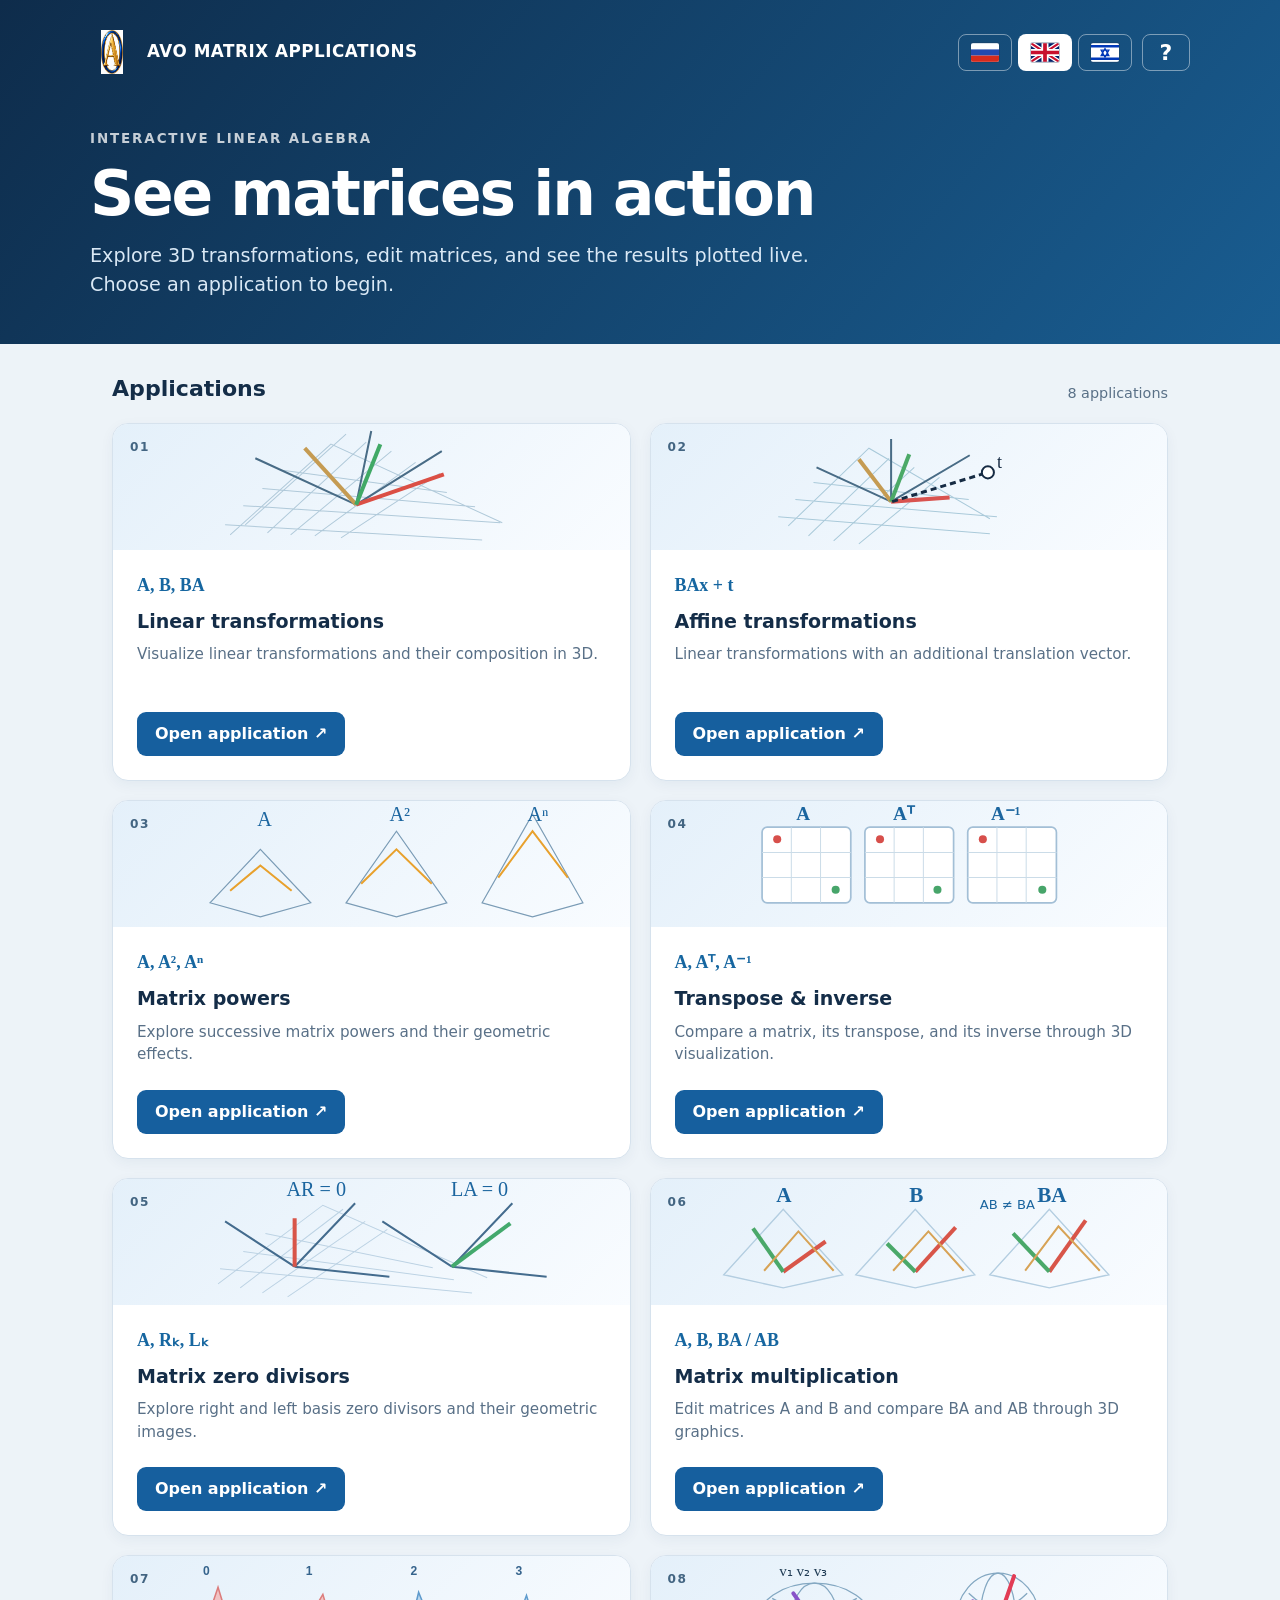
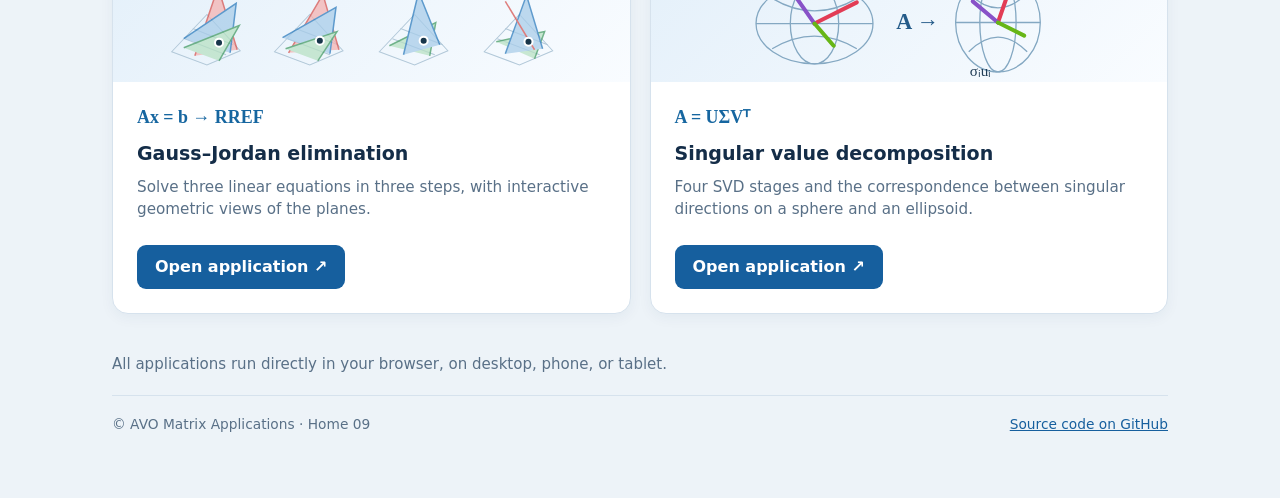
==== commit caccdcba: "Add files via upload" ====
--- a/index.html
+++ b/index.html
@@ -5,7 +5,7 @@
 <meta name="viewport" content="width=device-width, initial-scale=1">
 <meta name="theme-color" content="#132d4b">
 <meta name="description" content="AVO Matrix Applications: interactive linear algebra: 3D matrix transformations, multiplication, zero divisors, Gauss-Jordan elimination and linear systems.">
-<title>AVO Matrix Applications · Home 09d</title>
+<title>AVO Matrix Applications · Home 09</title>
 <link rel="icon" type="image/png" href="favicon-32.png">
 <link rel="apple-touch-icon" href="apple-touch-icon.png">
 <style>
@@ -50,7 +50,7 @@
 <path d="M344 85L392 75L382 102" stroke="#409960" fill="#b7e1c2"/><path d="M353 97L374 39L390 92" stroke="#2778bb" fill="#a7cce9"/><path d="M353 45L382 93" stroke="#d74f4b"/></g>
 <g fill="#18364b" stroke="#fff" stroke-width="2"><circle cx="69" cy="86" r="4"/><circle cx="169" cy="84" r="4"/><circle cx="272" cy="84" r="4"/><circle cx="376" cy="85" r="4"/></g>
 <g font-family="Segoe UI,Arial,sans-serif" font-size="12" font-weight="800" fill="#35638c"><text x="53" y="19">0</text><text x="155" y="19">1</text><text x="259" y="19">2</text><text x="363" y="19">3</text></g>
-</svg></div><div class="body"><div class="formula">Ax = b → RREF</div><h3 data-i18n="gaussName">Метод Гаусса — Жордана</h3><p class="description" data-i18n="gaussDesc">Решение систем трёх линейных уравнений за три шага с изображением плоскостей.</p><a class="launch" href="gauss-jordan/" data-i18n="open">Открыть приложение ↗</a></div></article><article class="card"><div class="visual"><span class="number">08</span><svg viewBox="0 0 440 125" aria-hidden="true"><g fill="none" stroke="#84a8c2" stroke-width="1.3"><ellipse cx="126" cy="67" rx="58" ry="40"/><ellipse cx="126" cy="67" rx="24" ry="40"/><path d="M68 67H184M84 42Q126 67 168 42M84 92Q126 67 168 92"/><ellipse cx="308" cy="66" rx="42" ry="49"/><ellipse cx="308" cy="66" rx="18" ry="49"/><path d="M266 66H350M279 37Q308 66 337 37M279 95Q308 66 337 95"/></g><g stroke-linecap="round" stroke-width="4"><path d="M126 67L168 46M308 66L324 20" stroke="#e23c55"/><path d="M126 67L105 37M308 66L283 45" stroke="#8852c8"/><path d="M126 67L145 89M308 66L334 79" stroke="#67b616"/></g><g fill="#245b89" font-family="Cambria,serif" font-size="22" font-weight="700"><text x="207" y="72">A →</text></g><g fill="#203c55" font-family="Cambria,serif" font-size="15"><text x="91" y="20">v₁ v₂ v₃</text><text x="280" y="119">σᵢuᵢ</text></g></svg></div><div class="body"><div class="formula">A = UΣVᵀ</div><h3 data-i18n="svdName">Сингулярное разложение</h3><p class="description" data-i18n="svdDesc">Четыре этапа SVD и соответствие сингулярных направлений сферы и эллипсоида.</p><a class="launch" href="matrix-svd/index.html?v=01m-20261103" data-i18n="open">Открыть приложение ↗</a></div></article></div><p class="note" data-i18n="note">Все приложения работают прямо в браузере. Для компьютера, телефона и планшета.</p><footer class="footer"><span>© AVO Matrix Applications · Home 09d</span><a href="https://github.com/alost46/AVO-matrix-application" data-i18n="source">Исходный код на GitHub</a></footer></main>
+</svg></div><div class="body"><div class="formula">Ax = b → RREF</div><h3 data-i18n="gaussName">Метод Гаусса — Жордана</h3><p class="description" data-i18n="gaussDesc">Решение систем трёх линейных уравнений за три шага с изображением плоскостей.</p><a class="launch" href="gauss-jordan/" data-i18n="open">Открыть приложение ↗</a></div></article><article class="card"><div class="visual"><span class="number">08</span><svg viewBox="0 0 440 125" aria-hidden="true"><g fill="none" stroke="#84a8c2" stroke-width="1.3"><ellipse cx="126" cy="67" rx="58" ry="40"/><ellipse cx="126" cy="67" rx="24" ry="40"/><path d="M68 67H184M84 42Q126 67 168 42M84 92Q126 67 168 92"/><ellipse cx="308" cy="66" rx="42" ry="49"/><ellipse cx="308" cy="66" rx="18" ry="49"/><path d="M266 66H350M279 37Q308 66 337 37M279 95Q308 66 337 95"/></g><g stroke-linecap="round" stroke-width="4"><path d="M126 67L168 46M308 66L324 20" stroke="#e23c55"/><path d="M126 67L105 37M308 66L283 45" stroke="#8852c8"/><path d="M126 67L145 89M308 66L334 79" stroke="#67b616"/></g><g fill="#245b89" font-family="Cambria,serif" font-size="22" font-weight="700"><text x="207" y="72">A →</text></g><g fill="#203c55" font-family="Cambria,serif" font-size="15"><text x="91" y="20">v₁ v₂ v₃</text><text x="280" y="119">σᵢuᵢ</text></g></svg></div><div class="body"><div class="formula">A = UΣVᵀ</div><h3 data-i18n="svdName">Сингулярное разложение</h3><p class="description" data-i18n="svdDesc">Четыре этапа SVD и соответствие сингулярных направлений сферы и эллипсоида.</p><a class="launch" href="matrix-svd/" data-i18n="open">Открыть приложение ↗</a></div></article></div><p class="note" data-i18n="note">Все приложения работают прямо в браузере. Для компьютера, телефона и планшета.</p><footer class="footer"><span>© AVO Matrix Applications · Home 09</span><a href="https://github.com/alost46/AVO-matrix-application" data-i18n="source">Исходный код на GitHub</a></footer></main>
 
 <div class="help-backdrop" id="help-backdrop" hidden>
   <section class="help-dialog" id="home-help-dialog" role="dialog" aria-modal="true" aria-labelledby="home-help-title" tabindex="-1">
@@ -140,30 +140,7 @@
  }
 });
 
-function setLanguage(lang){
-  if(!translations[lang])lang='ru';
-  updateHomeHelp(lang);
-  document.documentElement.lang=lang;
-  document.documentElement.dir=lang==='he'?'rtl':'ltr';
-  for(const el of document.querySelectorAll('[data-i18n]'))el.textContent=translations[lang][el.dataset.i18n];
-  for(const btn of document.querySelectorAll('[data-lang]'))btn.setAttribute('aria-pressed',String(btn.dataset.lang===lang));
-  // Fixed GitHub Pages site root. Resolve links from the repository root,
-  // not from the current page folder (which could otherwise point to itself).
-  const siteRoot='https://alost46.github.io/AVO-matrix-application/';
-  for(const link of document.querySelectorAll('a.launch')){
-    const appPath=link.dataset.appPath || link.getAttribute('href');
-    link.dataset.appPath=appPath;
-    const href=new URL(appPath,siteRoot);
-    href.searchParams.set('lang',lang);
-    link.href=href.href;
-  }
-  try{localStorage.setItem('avo-home-lang',lang)}catch(e){}
-}
-for(const btn of document.querySelectorAll('[data-lang]'))btn.addEventListener('click',()=>setLanguage(btn.dataset.lang));
-const requestedLanguage=new URLSearchParams(location.search).get('lang');
-let preferred='ru';
-try{preferred=localStorage.getItem('avo-home-lang')||(/^he/i.test(navigator.language)?'he':/^en/i.test(navigator.language)?'en':'ru')}catch(e){}
-// When returning from an app, the explicit URL language takes precedence over saved preferences.
-setLanguage(translations[requestedLanguage]?requestedLanguage:preferred);
+function setLanguage(lang){if(!translations[lang])lang='ru';updateHomeHelp(lang);document.documentElement.lang=lang;document.documentElement.dir=lang==='he'?'rtl':'ltr';for(const el of document.querySelectorAll('[data-i18n]'))el.textContent=translations[lang][el.dataset.i18n];for(const btn of document.querySelectorAll('[data-lang]'))btn.setAttribute('aria-pressed',String(btn.dataset.lang===lang));try{localStorage.setItem('avo-home-lang',lang)}catch(e){}}
+for(const btn of document.querySelectorAll('[data-lang]'))btn.addEventListener('click',()=>setLanguage(btn.dataset.lang));let preferred='ru';try{preferred=localStorage.getItem('avo-home-lang')||(/^he/i.test(navigator.language)?'he':/^en/i.test(navigator.language)?'en':'ru')}catch(e){}setLanguage(preferred);
 </script>
 </body></html>
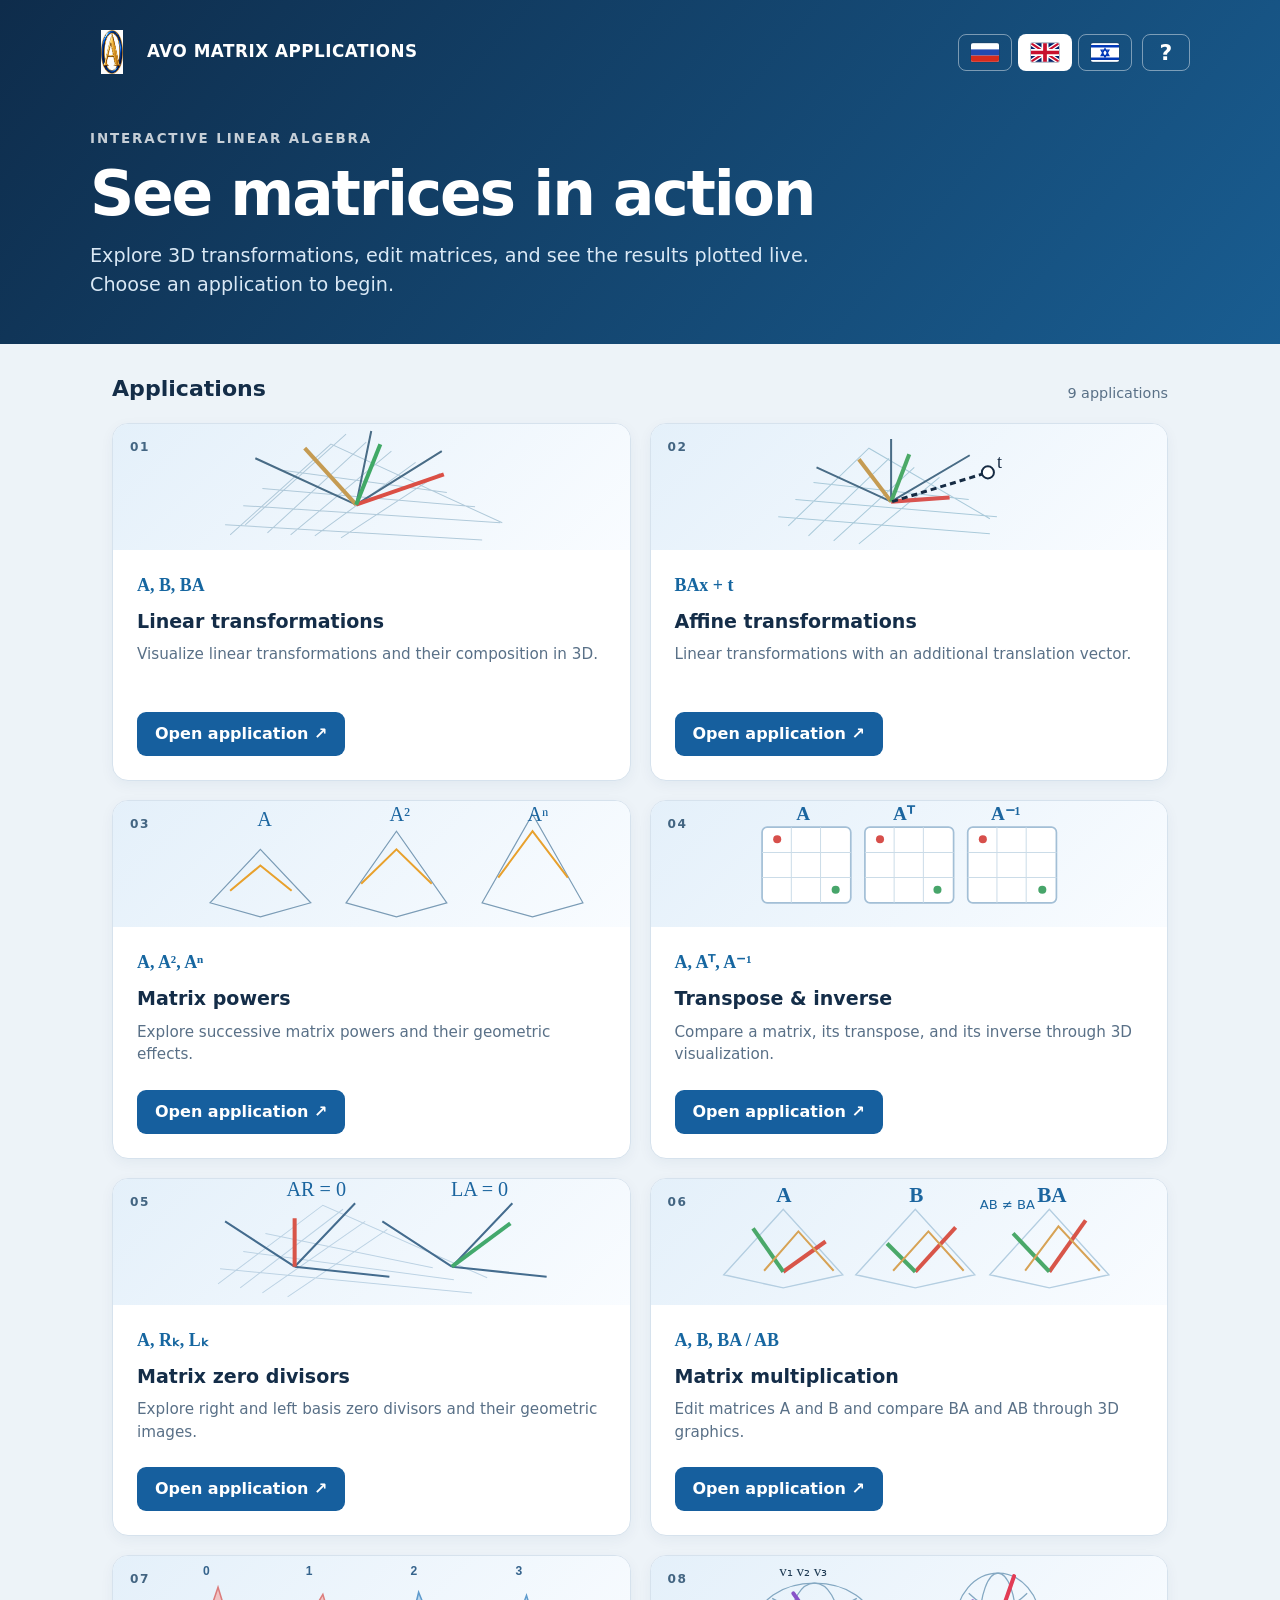
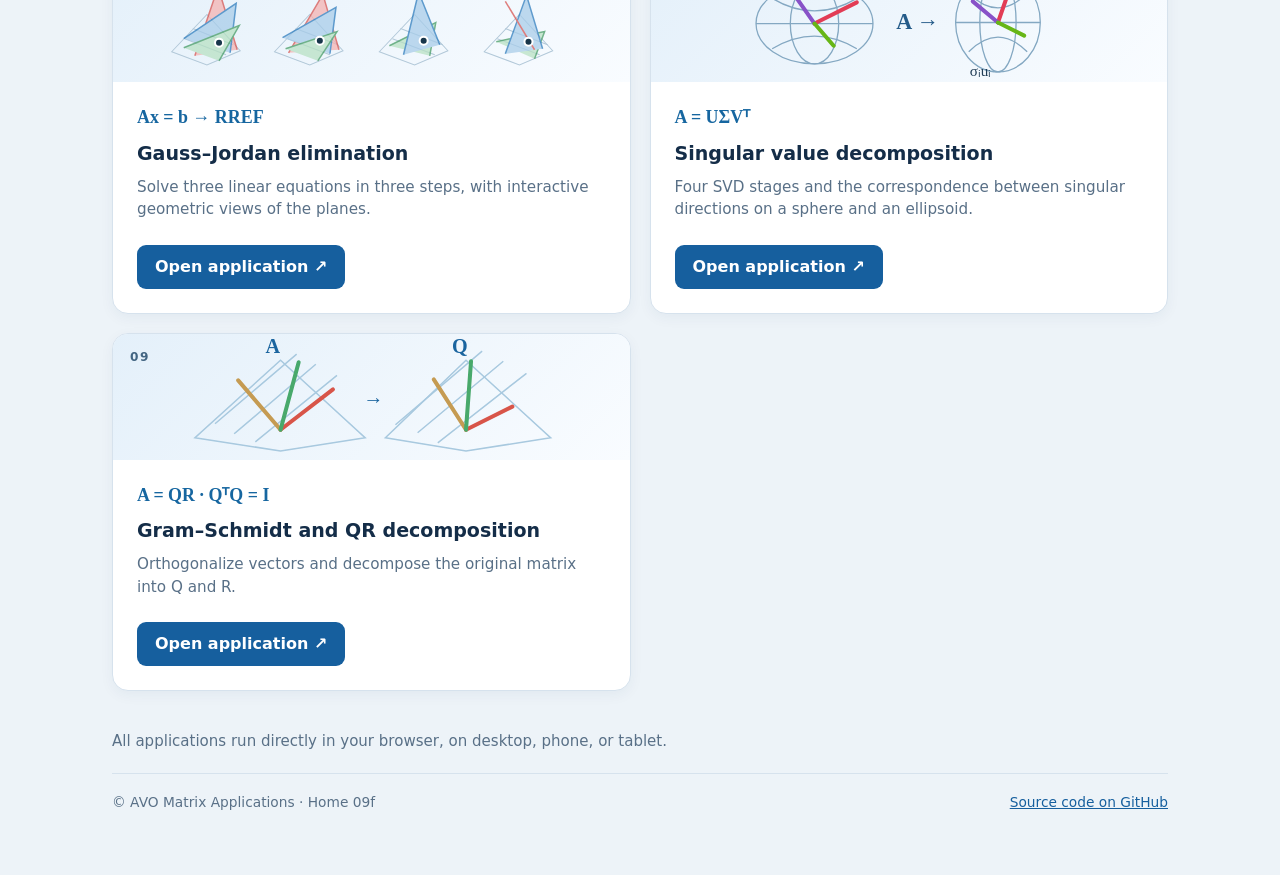
==== commit 55fead19: "Add files via upload" ====
--- a/index.html
+++ b/index.html
@@ -5,7 +5,7 @@
 <meta name="viewport" content="width=device-width, initial-scale=1">
 <meta name="theme-color" content="#132d4b">
 <meta name="description" content="AVO Matrix Applications: interactive linear algebra: 3D matrix transformations, multiplication, zero divisors, Gauss-Jordan elimination and linear systems.">
-<title>AVO Matrix Applications · Home 09</title>
+<title>AVO Matrix Applications · Home 09f</title>
 <link rel="icon" type="image/png" href="favicon-32.png">
 <link rel="apple-touch-icon" href="apple-touch-icon.png">
 <style>
@@ -36,7 +36,7 @@
 </head>
 <body>
 <header class="top"><div class="wrap"><nav class="nav" aria-label="Language and brand"><div class="brand"><span class="brand-mark"><img src="avo-logo.png" alt="Логотип AVO" width="34" height="44"></span>AVO MATRIX APPLICATIONS</div><div class="langs" aria-label="Language"><button type="button" data-lang="ru" aria-pressed="true" aria-label="Русский" title="Русский"><svg viewBox="0 0 36 24" aria-hidden="true"><rect width="36" height="24" fill="#fff"/><rect y="8" width="36" height="8" fill="#224aaf"/><rect y="16" width="36" height="8" fill="#d52b1e"/></svg></button><button type="button" data-lang="en" aria-pressed="false" aria-label="English" title="English"><svg viewBox="0 0 36 24" aria-hidden="true"><rect width="36" height="24" fill="#012169"/><path d="M0 0L36 24M36 0L0 24" stroke="#fff" stroke-width="6"/><path d="M0 0L36 24M36 0L0 24" stroke="#c8102e" stroke-width="2.6"/><path d="M18 0V24M0 12H36" stroke="#fff" stroke-width="9"/><path d="M18 0V24M0 12H36" stroke="#c8102e" stroke-width="4.8"/></svg></button><button type="button" data-lang="he" aria-pressed="false" aria-label="עברית" title="עברית"><svg viewBox="0 0 36 24" aria-hidden="true"><rect width="36" height="24" fill="#fff"/><path d="M0 4H36M0 20H36" stroke="#0038b8" stroke-width="3"/><path d="M18 7L23 16H13Z M18 18L13 9H23Z" stroke="#0038b8" stroke-width="1.6" fill="none"/></svg></button><button id="home-help-button" class="nav-help" type="button" aria-label="Справка" title="Справка" aria-haspopup="dialog" aria-controls="home-help-dialog" aria-expanded="false">?</button></div></nav><div class="hero"><div class="eyebrow" data-i18n="eyebrow">Интерактивная линейная алгебра</div><h1 data-i18n="headline">Матрицы, которые можно увидеть</h1><p class="lead" data-i18n="lead">Исследуйте трёхмерные преобразования, меняйте матрицы и наблюдайте результат на графиках. Выберите приложение, чтобы начать.</p></div></div></header>
-<main class="wrap"><div class="section-head"><h2 data-i18n="listTitle">Приложения</h2><span class="count" data-i18n="count">8 приложений</span></div><div class="cards">
+<main class="wrap"><div class="section-head"><h2 data-i18n="listTitle">Приложения</h2><span class="count" data-i18n="count">9 приложений</span></div><div class="cards">
 <article class="card"><div class="visual"><span class="number">01</span><svg viewBox="0 0 440 125" aria-hidden="true"><g stroke="#b1cada" stroke-width="1"><path d="M80 110L180 20 350 98 M95 100L195 10M117 108L215 18M140 110L240 27M164 111L264 38M190 113L288 49M75 100L330 115M93 81L348 98M112 64L323 82M132 46L295 68" fill="none"/></g><path d="M205 80L290 27M205 80L105 34M205 80L220 7" stroke="#496c86" stroke-width="2"/><path d="M205 80L292 50" stroke="#db4f45" stroke-width="4"/><path d="M205 80L154 24" stroke="#c59b52" stroke-width="4"/><path d="M205 80L229 20" stroke="#40a966" stroke-width="4"/></svg></div><div class="body"><div class="formula">A, B, BA</div><h3 data-i18n="linearName">Линейные преобразования</h3><p class="description" data-i18n="linearDesc">Построение и композиция линейных преобразований в трёхмерном пространстве.</p><a class="launch" href="linear-transformation/" data-i18n="open">Открыть приложение ↗</a></div></article>
 <article class="card"><div class="visual"><span class="number">02</span><svg viewBox="0 0 440 125" aria-hidden="true"><g stroke="#aacada" stroke-width="1"><path d="M100 101L180 24 300 94M120 111L200 34M145 116L225 43M170 119L250 53M90 92L300 109M107 75L307 92M125 58L279 75" fill="none"/></g><path d="M202 77L280 31M202 77L128 43M202 77L202 15" stroke="#496c86" stroke-width="2"/><path d="M202 77L260 73" stroke="#d9534f" stroke-width="4"/><path d="M202 77L170 35" stroke="#c59b52" stroke-width="4"/><path d="M202 77L220 30" stroke="#4ba967" stroke-width="4"/><path d="M203 77L298 48" stroke="#162b43" stroke-width="3" stroke-dasharray="6 4"/><circle cx="298" cy="48" r="6" fill="white" stroke="#162b43" stroke-width="2"/><text x="307" y="44" fill="#162b43" font-family="serif" font-size="18">t</text></svg></div><div class="body"><div class="formula">BAx + t</div><h3 data-i18n="affineName">Аффинные преобразования</h3><p class="description" data-i18n="affineDesc">Линейное преобразование с дополнительным вектором переноса.</p><a class="launch" href="affine-transformation/" data-i18n="open">Открыть приложение ↗</a></div></article>
 <article class="card"><div class="visual"><span class="number">03</span><svg viewBox="0 0 440 125" aria-hidden="true"><g fill="none" stroke="#7b9cb6" stroke-width="1.2"><path d="M60 101L110 48 160 101 110 115Z M195 101L245 30 295 101 245 115Z M330 101L380 13 430 101 380 115Z"/></g><g stroke="#e8a12d" stroke-width="2"><path d="M80 89L110 64L141 89M210 82L245 48L280 82M346 76L380 30L415 76" fill="none"/></g><text x="107" y="25" fill="#1b659f" font-family="serif" font-size="20">A</text><text x="238" y="20" fill="#1b659f" font-family="serif" font-size="20">A²</text><text x="375" y="20" fill="#1b659f" font-family="serif" font-size="20">Aⁿ</text></svg></div><div class="body"><div class="formula">A, A², Aⁿ</div><h3 data-i18n="powersName">Степени матрицы</h3><p class="description" data-i18n="powersDesc">Исследование последовательных степеней матрицы и их геометрического действия.</p><a class="launch" href="matrix-powers/" data-i18n="open">Открыть приложение ↗</a></div></article>
@@ -50,7 +50,7 @@
 <path d="M344 85L392 75L382 102" stroke="#409960" fill="#b7e1c2"/><path d="M353 97L374 39L390 92" stroke="#2778bb" fill="#a7cce9"/><path d="M353 45L382 93" stroke="#d74f4b"/></g>
 <g fill="#18364b" stroke="#fff" stroke-width="2"><circle cx="69" cy="86" r="4"/><circle cx="169" cy="84" r="4"/><circle cx="272" cy="84" r="4"/><circle cx="376" cy="85" r="4"/></g>
 <g font-family="Segoe UI,Arial,sans-serif" font-size="12" font-weight="800" fill="#35638c"><text x="53" y="19">0</text><text x="155" y="19">1</text><text x="259" y="19">2</text><text x="363" y="19">3</text></g>
-</svg></div><div class="body"><div class="formula">Ax = b → RREF</div><h3 data-i18n="gaussName">Метод Гаусса — Жордана</h3><p class="description" data-i18n="gaussDesc">Решение систем трёх линейных уравнений за три шага с изображением плоскостей.</p><a class="launch" href="gauss-jordan/" data-i18n="open">Открыть приложение ↗</a></div></article><article class="card"><div class="visual"><span class="number">08</span><svg viewBox="0 0 440 125" aria-hidden="true"><g fill="none" stroke="#84a8c2" stroke-width="1.3"><ellipse cx="126" cy="67" rx="58" ry="40"/><ellipse cx="126" cy="67" rx="24" ry="40"/><path d="M68 67H184M84 42Q126 67 168 42M84 92Q126 67 168 92"/><ellipse cx="308" cy="66" rx="42" ry="49"/><ellipse cx="308" cy="66" rx="18" ry="49"/><path d="M266 66H350M279 37Q308 66 337 37M279 95Q308 66 337 95"/></g><g stroke-linecap="round" stroke-width="4"><path d="M126 67L168 46M308 66L324 20" stroke="#e23c55"/><path d="M126 67L105 37M308 66L283 45" stroke="#8852c8"/><path d="M126 67L145 89M308 66L334 79" stroke="#67b616"/></g><g fill="#245b89" font-family="Cambria,serif" font-size="22" font-weight="700"><text x="207" y="72">A →</text></g><g fill="#203c55" font-family="Cambria,serif" font-size="15"><text x="91" y="20">v₁ v₂ v₃</text><text x="280" y="119">σᵢuᵢ</text></g></svg></div><div class="body"><div class="formula">A = UΣVᵀ</div><h3 data-i18n="svdName">Сингулярное разложение</h3><p class="description" data-i18n="svdDesc">Четыре этапа SVD и соответствие сингулярных направлений сферы и эллипсоида.</p><a class="launch" href="matrix-svd/" data-i18n="open">Открыть приложение ↗</a></div></article></div><p class="note" data-i18n="note">Все приложения работают прямо в браузере. Для компьютера, телефона и планшета.</p><footer class="footer"><span>© AVO Matrix Applications · Home 09</span><a href="https://github.com/alost46/AVO-matrix-application" data-i18n="source">Исходный код на GitHub</a></footer></main>
+</svg></div><div class="body"><div class="formula">Ax = b → RREF</div><h3 data-i18n="gaussName">Метод Гаусса — Жордана</h3><p class="description" data-i18n="gaussDesc">Решение систем трёх линейных уравнений за три шага с изображением плоскостей.</p><a class="launch" href="gauss-jordan/" data-i18n="open">Открыть приложение ↗</a></div></article><article class="card"><div class="visual"><span class="number">08</span><svg viewBox="0 0 440 125" aria-hidden="true"><g fill="none" stroke="#84a8c2" stroke-width="1.3"><ellipse cx="126" cy="67" rx="58" ry="40"/><ellipse cx="126" cy="67" rx="24" ry="40"/><path d="M68 67H184M84 42Q126 67 168 42M84 92Q126 67 168 92"/><ellipse cx="308" cy="66" rx="42" ry="49"/><ellipse cx="308" cy="66" rx="18" ry="49"/><path d="M266 66H350M279 37Q308 66 337 37M279 95Q308 66 337 95"/></g><g stroke-linecap="round" stroke-width="4"><path d="M126 67L168 46M308 66L324 20" stroke="#e23c55"/><path d="M126 67L105 37M308 66L283 45" stroke="#8852c8"/><path d="M126 67L145 89M308 66L334 79" stroke="#67b616"/></g><g fill="#245b89" font-family="Cambria,serif" font-size="22" font-weight="700"><text x="207" y="72">A →</text></g><g fill="#203c55" font-family="Cambria,serif" font-size="15"><text x="91" y="20">v₁ v₂ v₃</text><text x="280" y="119">σᵢuᵢ</text></g></svg></div><div class="body"><div class="formula">A = UΣVᵀ</div><h3 data-i18n="svdName">Сингулярное разложение</h3><p class="description" data-i18n="svdDesc">Четыре этапа SVD и соответствие сингулярных направлений сферы и эллипсоида.</p><a class="launch" href="matrix-svd/" data-i18n="open">Открыть приложение ↗</a></div></article><article class="card"><div class="visual"><span class="number">09</span><svg viewBox="0 0 440 125" aria-hidden="true"><g fill="none" stroke="#a8c9df" stroke-width="1.5"><path d="M45 103L130 26L214 103L130 116Z M234 103L314 26L398 103L314 116Z"/><path d="M65 89L146 20 M84 99L165 30 M105 107L186 41 M244 90L330 17 M266 98L351 27 M286 108L374 39"/></g><g stroke-linecap="round" stroke-width="4"><path d="M130 95L182 55" stroke="#d85549"/><path d="M130 95L88 46" stroke="#c59b52"/><path d="M130 95L148 28" stroke="#48a96b"/><path d="M314 95L360 72" stroke="#d85549"/><path d="M314 95L282 45" stroke="#c59b52"/><path d="M314 95L319 27" stroke="#48a96b"/></g><g font-family="Cambria,serif" font-weight="700" font-size="20" fill="#1b659f"><text x="115" y="19">A</text><text x="300" y="19">Q</text><text x="212" y="71">→</text></g></svg></div><div class="body"><div class="formula">A = QR · QᵀQ = I</div><h3 data-i18n="qrName">Грам–Шмидт и QR-разложение</h3><p class="description" data-i18n="qrDesc">Ортогонализация векторов и разложение исходной матрицы на Q и R.</p><a class="launch" href="ram-schmidt-qr/" data-i18n="open">Открыть приложение ↗</a></div></article></div><p class="note" data-i18n="note">Все приложения работают прямо в браузере. Для компьютера, телефона и планшета.</p><footer class="footer"><span>© AVO Matrix Applications · Home 09f</span><a href="https://github.com/alost46/AVO-matrix-application" data-i18n="source">Исходный код на GitHub</a></footer></main>
 
 <div class="help-backdrop" id="help-backdrop" hidden>
   <section class="help-dialog" id="home-help-dialog" role="dialog" aria-modal="true" aria-labelledby="home-help-title" tabindex="-1">
@@ -60,7 +60,7 @@
   </section>
 </div>
 <script>
-const translations={ru:{eyebrow:'Интерактивная линейная алгебра',headline:'Матрицы, которые можно увидеть',lead:'Исследуйте трёхмерные преобразования, меняйте матрицы и наблюдайте результат на графиках. Выберите приложение, чтобы начать.',listTitle:'Приложения',count:'8 приложений',linearName:'Линейные преобразования',linearDesc:'Построение и композиция линейных преобразований в трёхмерном пространстве.',affineName:'Аффинные преобразования',affineDesc:'Линейное преобразование с дополнительным вектором переноса.',powersName:'Степени матрицы',powersDesc:'Исследование последовательных степеней матрицы и их геометрического действия.',zeroName:'Делители нуля матрицы',zeroDesc:'Исследуйте правые и левые базисные делители нуля и их геометрические образы.',productName:'Произведение матриц',productDesc:'Меняйте матрицы A и B и сравнивайте произведения BA и AB на графиках.',gaussName:'Метод Гаусса — Жордана',gaussDesc:'Решение систем трёх линейных уравнений за три шага с изображением плоскостей.',inverseName:'Транспонированная и обратная',inverseDesc:'Сравнение исходной, транспонированной и обратной матриц с их трёхмерными изображениями.',svdName:'Сингулярное разложение',svdDesc:'Четыре этапа SVD и соответствие сингулярных направлений сферы и эллипсоида.',open:'Открыть приложение ↗',note:'Все приложения работают прямо в браузере. Для компьютера, телефона и планшета.',source:'Исходный код на GitHub'},en:{eyebrow:'Interactive linear algebra',headline:'See matrices in action',lead:'Explore 3D transformations, edit matrices, and see the results plotted live. Choose an application to begin.',listTitle:'Applications',count:'8 applications',linearName:'Linear transformations',linearDesc:'Visualize linear transformations and their composition in 3D.',affineName:'Affine transformations',affineDesc:'Linear transformations with an additional translation vector.',powersName:'Matrix powers',powersDesc:'Explore successive matrix powers and their geometric effects.',zeroName:'Matrix zero divisors',zeroDesc:'Explore right and left basis zero divisors and their geometric images.',productName:'Matrix multiplication',productDesc:'Edit matrices A and B and compare BA and AB through 3D graphics.',gaussName:'Gauss–Jordan elimination',gaussDesc:'Solve three linear equations in three steps, with interactive geometric views of the planes.',inverseName:'Transpose & inverse',inverseDesc:'Compare a matrix, its transpose, and its inverse through 3D visualization.',svdName:'Singular value decomposition',svdDesc:'Four SVD stages and the correspondence between singular directions on a sphere and an ellipsoid.',open:'Open application ↗',note:'All applications run directly in your browser, on desktop, phone, or tablet.',source:'Source code on GitHub'},he:{eyebrow:'אלגברה ליניארית אינטראקטיבית',headline:'לראות מטריצות בפעולה',lead:'חקרו העתקות תלת־ממדיות, שנו מטריצות וראו מיד את התוצאות בגרפים. בחרו יישום כדי להתחיל.',listTitle:'יישומים',count:'8 יישומים',linearName:'העתקות ליניאריות',linearDesc:'המחשת העתקות ליניאריות והרכבתן במרחב תלת־ממדי.',affineName:'העתקות אפיניות',affineDesc:'העתקה ליניארית בתוספת וקטור הזזה.',powersName:'חזקות של מטריצה',powersDesc:'חקר חזקות עוקבות של מטריצה והשפעתן הגאומטרית.',zeroName:'מחלקי אפס של מטריצה',zeroDesc:'חקר מחלקי אפס בסיסיים מימין ומשמאל וההמחשה הגאומטרית שלהם.',productName:'כפל מטריצות',productDesc:'שנו את המטריצות A ו־B והשוו בין BA ל־AB באמצעות גרפים תלת־ממדיים.',gaussName:'שיטת גאוס–ז׳ורדן',gaussDesc:'פתרון מערכת של שלוש משוואות ליניאריות בשלושה שלבים, עם המחשה של המישורים.',inverseName:'מטריצה משוחלפת והופכית',inverseDesc:'השוואה בין מטריצה, המשוחלפת שלה וההופכית שלה בהמחשה תלת־ממדית.',svdName:'פירוק לערכים סינגולריים',svdDesc:'ארבעת שלבי הפירוק והתאמת הכיוונים הסינגולריים בין כדור לאליפסואיד.',open:'פתיחת היישום ↗',note:'כל היישומים פועלים ישירות בדפדפן, במחשב, בטלפון ובטאבלט.',source:'קוד המקור ב־GitHub'}};
+const translations={ru:{eyebrow:'Интерактивная линейная алгебра',headline:'Матрицы, которые можно увидеть',lead:'Исследуйте трёхмерные преобразования, меняйте матрицы и наблюдайте результат на графиках. Выберите приложение, чтобы начать.',listTitle:'Приложения',count:'9 приложений',qrName:'Грам–Шмидт и QR-разложение',qrDesc:'Ортогонализация векторов и разложение исходной матрицы на Q и R.',linearName:'Линейные преобразования',linearDesc:'Построение и композиция линейных преобразований в трёхмерном пространстве.',affineName:'Аффинные преобразования',affineDesc:'Линейное преобразование с дополнительным вектором переноса.',powersName:'Степени матрицы',powersDesc:'Исследование последовательных степеней матрицы и их геометрического действия.',zeroName:'Делители нуля матрицы',zeroDesc:'Исследуйте правые и левые базисные делители нуля и их геометрические образы.',productName:'Произведение матриц',productDesc:'Меняйте матрицы A и B и сравнивайте произведения BA и AB на графиках.',gaussName:'Метод Гаусса — Жордана',gaussDesc:'Решение систем трёх линейных уравнений за три шага с изображением плоскостей.',inverseName:'Транспонированная и обратная',inverseDesc:'Сравнение исходной, транспонированной и обратной матриц с их трёхмерными изображениями.',svdName:'Сингулярное разложение',svdDesc:'Четыре этапа SVD и соответствие сингулярных направлений сферы и эллипсоида.',open:'Открыть приложение ↗',note:'Все приложения работают прямо в браузере. Для компьютера, телефона и планшета.',source:'Исходный код на GitHub'},en:{eyebrow:'Interactive linear algebra',headline:'See matrices in action',lead:'Explore 3D transformations, edit matrices, and see the results plotted live. Choose an application to begin.',listTitle:'Applications',count:'9 applications',qrName:'Gram–Schmidt and QR decomposition',qrDesc:'Orthogonalize vectors and decompose the original matrix into Q and R.',linearName:'Linear transformations',linearDesc:'Visualize linear transformations and their composition in 3D.',affineName:'Affine transformations',affineDesc:'Linear transformations with an additional translation vector.',powersName:'Matrix powers',powersDesc:'Explore successive matrix powers and their geometric effects.',zeroName:'Matrix zero divisors',zeroDesc:'Explore right and left basis zero divisors and their geometric images.',productName:'Matrix multiplication',productDesc:'Edit matrices A and B and compare BA and AB through 3D graphics.',gaussName:'Gauss–Jordan elimination',gaussDesc:'Solve three linear equations in three steps, with interactive geometric views of the planes.',inverseName:'Transpose & inverse',inverseDesc:'Compare a matrix, its transpose, and its inverse through 3D visualization.',svdName:'Singular value decomposition',svdDesc:'Four SVD stages and the correspondence between singular directions on a sphere and an ellipsoid.',open:'Open application ↗',note:'All applications run directly in your browser, on desktop, phone, or tablet.',source:'Source code on GitHub'},he:{eyebrow:'אלגברה ליניארית אינטראקטיבית',headline:'לראות מטריצות בפעולה',lead:'חקרו העתקות תלת־ממדיות, שנו מטריצות וראו מיד את התוצאות בגרפים. בחרו יישום כדי להתחיל.',listTitle:'יישומים',count:'9 יישומים',qrName:'גרם–שמידט ופירוק QR',qrDesc:'אורתוגונליזציה של וקטורים ופירוק המטריצה המקורית ל־Q ול־R.',linearName:'העתקות ליניאריות',linearDesc:'המחשת העתקות ליניאריות והרכבתן במרחב תלת־ממדי.',affineName:'העתקות אפיניות',affineDesc:'העתקה ליניארית בתוספת וקטור הזזה.',powersName:'חזקות של מטריצה',powersDesc:'חקר חזקות עוקבות של מטריצה והשפעתן הגאומטרית.',zeroName:'מחלקי אפס של מטריצה',zeroDesc:'חקר מחלקי אפס בסיסיים מימין ומשמאל וההמחשה הגאומטרית שלהם.',productName:'כפל מטריצות',productDesc:'שנו את המטריצות A ו־B והשוו בין BA ל־AB באמצעות גרפים תלת־ממדיים.',gaussName:'שיטת גאוס–ז׳ורדן',gaussDesc:'פתרון מערכת של שלוש משוואות ליניאריות בשלושה שלבים, עם המחשה של המישורים.',inverseName:'מטריצה משוחלפת והופכית',inverseDesc:'השוואה בין מטריצה, המשוחלפת שלה וההופכית שלה בהמחשה תלת־ממדית.',svdName:'פירוק לערכים סינגולריים',svdDesc:'ארבעת שלבי הפירוק והתאמת הכיוונים הסינגולריים בין כדור לאליפסואיד.',open:'פתיחת היישום ↗',note:'כל היישומים פועלים ישירות בדפדפן, במחשב, בטלפון ובטאבלט.',source:'קוד המקור ב־GitHub'}};
 
 const helpTexts={
  ru:{title:'О системе AVO Matrix Applications',close:'Закрыть',button:'Справка',content:`
@@ -140,7 +140,26 @@
  }
 });
 
-function setLanguage(lang){if(!translations[lang])lang='ru';updateHomeHelp(lang);document.documentElement.lang=lang;document.documentElement.dir=lang==='he'?'rtl':'ltr';for(const el of document.querySelectorAll('[data-i18n]'))el.textContent=translations[lang][el.dataset.i18n];for(const btn of document.querySelectorAll('[data-lang]'))btn.setAttribute('aria-pressed',String(btn.dataset.lang===lang));try{localStorage.setItem('avo-home-lang',lang)}catch(e){}}
-for(const btn of document.querySelectorAll('[data-lang]'))btn.addEventListener('click',()=>setLanguage(btn.dataset.lang));let preferred='ru';try{preferred=localStorage.getItem('avo-home-lang')||(/^he/i.test(navigator.language)?'he':/^en/i.test(navigator.language)?'en':'ru')}catch(e){}setLanguage(preferred);
+// The original eight relative application paths are preserved verbatim.
+// Only the language query parameter is updated.
+function setLanguage(lang){
+  if(!translations[lang])lang='ru';
+  updateHomeHelp(lang);
+  document.documentElement.lang=lang;
+  document.documentElement.dir=lang==='he'?'rtl':'ltr';
+  for(const el of document.querySelectorAll('[data-i18n]'))el.textContent=translations[lang][el.dataset.i18n];
+  for(const btn of document.querySelectorAll('[data-lang]'))btn.setAttribute('aria-pressed',String(btn.dataset.lang===lang));
+  for(const link of document.querySelectorAll('a.launch')){
+    const url=new URL(link.getAttribute('href'),document.baseURI);
+    url.searchParams.set('lang',lang);
+    link.href=url.href;
+  }
+  try{localStorage.setItem('avo-home-lang',lang)}catch(e){}
+}
+for(const btn of document.querySelectorAll('[data-lang]'))btn.addEventListener('click',()=>setLanguage(btn.dataset.lang));
+const requestedLanguage=new URLSearchParams(window.location.search).get('lang');
+let preferred='ru';
+try{preferred=localStorage.getItem('avo-home-lang')||(/^he/i.test(navigator.language)?'he':/^en/i.test(navigator.language)?'en':'ru')}catch(e){}
+setLanguage(translations[requestedLanguage]?requestedLanguage:preferred);
 </script>
 </body></html>
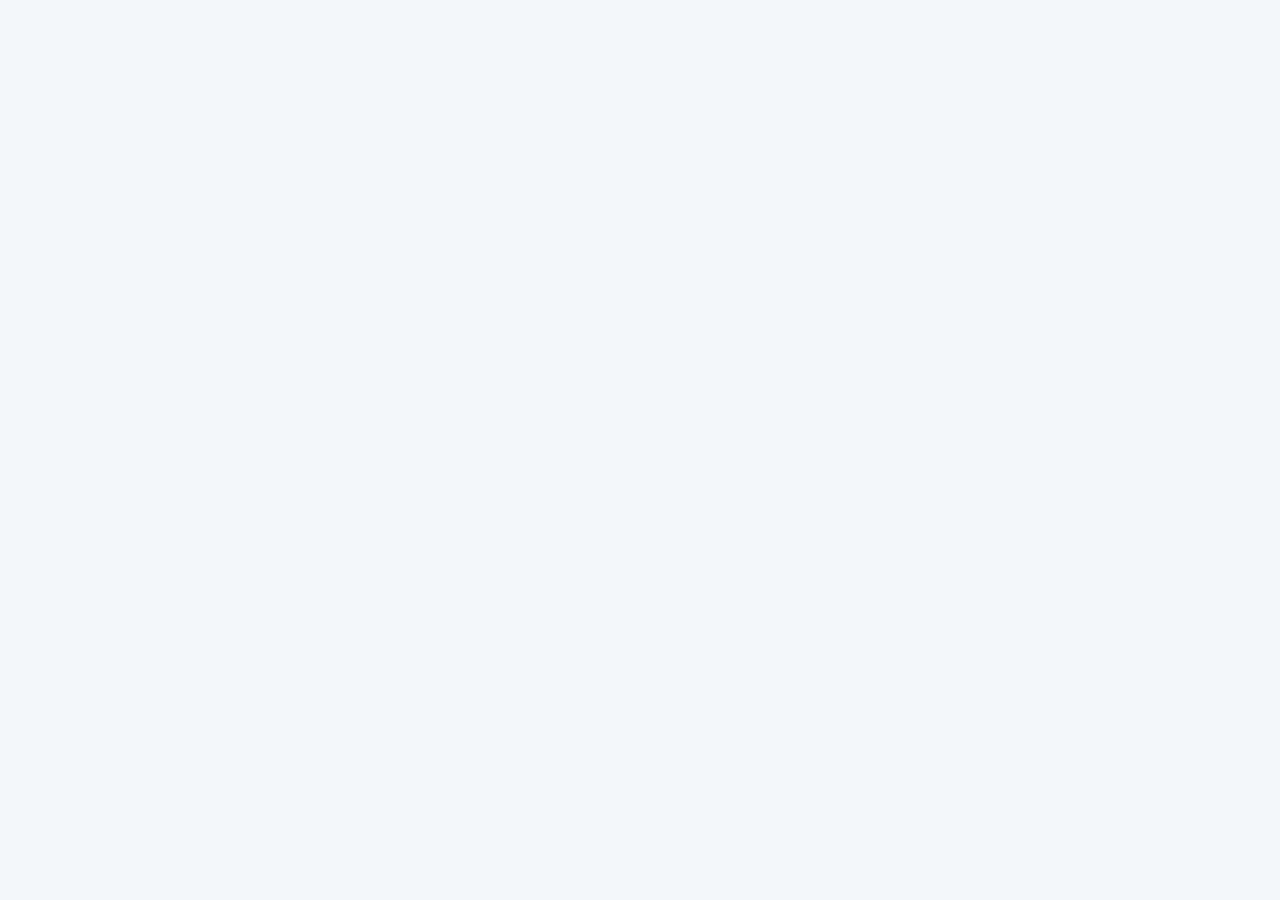
==== commit 72d726b7: "Add files via upload" ====
--- a/index.html
+++ b/index.html
@@ -1,165 +1,48 @@
 <!doctype html>
-<html lang="ru">
-<head>
-<meta charset="utf-8">
-<meta name="viewport" content="width=device-width, initial-scale=1">
-<meta name="theme-color" content="#132d4b">
-<meta name="description" content="AVO Matrix Applications: interactive linear algebra: 3D matrix transformations, multiplication, zero divisors, Gauss-Jordan elimination and linear systems.">
-<title>AVO Matrix Applications · Home 09f</title>
-<link rel="icon" type="image/png" href="favicon-32.png">
-<link rel="apple-touch-icon" href="apple-touch-icon.png">
-<style>
-:root{color-scheme:light;--ink:#142d48;--muted:#597087;--line:#d6e2ed;--blue:#165f9e;--bg:#edf3f8;--white:#fff}
-*{box-sizing:border-box}body{margin:0;background:var(--bg);font-family:system-ui,-apple-system,"Segoe UI",Arial,sans-serif;color:var(--ink);line-height:1.5}
-.top{background:linear-gradient(130deg,#0e2c4b,#195d91);color:white;padding:30px 22px 44px}
-.wrap{max-width:1100px;margin:auto}.nav{display:flex;justify-content:space-between;align-items:center;gap:16px;flex-wrap:wrap}.brand{display:flex;align-items:center;gap:13px;font-size:1.05rem;font-weight:750;letter-spacing:.03em}.brand-mark{width:44px;height:44px;display:inline-flex;align-items:center;justify-content:center;flex:0 0 auto}.brand-mark img{display:block;width:100%;height:100%;object-fit:contain}.langs{display:flex;gap:6px}.langs button{background:transparent;color:#fff;border:1px solid #ffffff70;border-radius:8px;padding:8px 12px;cursor:pointer;font-weight:650}.langs button svg{display:block;width:28px;height:19px;border-radius:2px;box-shadow:0 0 0 1px #1b35564d}.langs button{min-width:48px;display:inline-flex;align-items:center;justify-content:center}.langs button[aria-pressed=true]{background:white;color:#163b61}.hero{margin-top:55px;max-width:850px}.eyebrow{font-size:.84rem;letter-spacing:.14em;text-transform:uppercase;opacity:.76;font-weight:700}h1{font-size:clamp(2rem,4.8vw,3.9rem);line-height:1.09;margin:12px 0 14px;letter-spacing:-.035em}.lead{font-size:clamp(1rem,2vw,1.2rem);max-width:740px;color:#d9e8f5;margin:0}
-main{margin-top:-19px;position:relative;padding:0 22px 45px}.section-head{display:flex;justify-content:space-between;gap:10px;align-items:end;padding:28px 0 18px}h2{font-size:1.38rem;margin:0}.count{color:var(--muted);font-size:.9rem}.cards{display:grid;grid-template-columns:repeat(2,minmax(0,1fr));gap:19px}.card{display:flex;flex-direction:column;background:white;border:1px solid var(--line);border-radius:16px;overflow:hidden;box-shadow:0 4px 14px #17395b0d;transition:transform .15s,box-shadow .15s}.card:hover{transform:translateY(-3px);box-shadow:0 10px 28px #17395b18}.visual{height:126px;position:relative;overflow:hidden;background:linear-gradient(135deg,#e4f0fa,#f9fcff);display:grid;place-items:center}.visual svg{width:100%;height:100%}.number{position:absolute;top:14px;left:17px;color:#436582;font-weight:800;font-size:.76rem;letter-spacing:.12em}.body{padding:22px 24px 24px;display:flex;flex-direction:column;flex:1}.formula{font-family:Cambria,"Times New Roman",serif;color:#1666a0;font-size:1.12rem;font-weight:700;margin-bottom:8px}h3{font-size:1.19rem;margin:0 0 8px}.description{color:var(--muted);font-size:.95rem;min-height:49px;margin:0 0 20px}.launch{display:inline-flex;align-items:center;justify-content:center;align-self:flex-start;margin-top:auto;background:var(--blue);color:white;text-decoration:none;padding:10px 18px;border-radius:9px;font-weight:700}.launch:hover,.launch:focus-visible{background:#104b80}.card:focus-within{outline:2px solid #6d9fd2;outline-offset:2px}.note{padding:24px 0 5px;color:var(--muted);font-size:.94rem}.footer{border-top:1px solid var(--line);padding:18px 0;display:flex;justify-content:space-between;gap:12px;flex-wrap:wrap;color:var(--muted);font-size:.86rem}.footer a{color:var(--blue)}
-@media(max-width:680px){.top{padding:22px 17px 38px}.hero{margin-top:37px}main{padding:0 15px 30px}.cards{grid-template-columns:1fr}.visual{height:112px}.description{min-height:0}.body{padding:20px}.footer{display:block}}@media(prefers-reduced-motion:reduce){.card{transition:none}}
-
-/* Main-page help: accessible three-language dialog. */
-.nav-help{width:45px;height:37px;display:inline-flex;align-items:center;justify-content:center;margin-inline-start:4px;border:2px solid #ffffffab;border-radius:50%;background:transparent;color:white;font:900 22px system-ui,-apple-system,"Segoe UI",Arial,sans-serif;cursor:pointer}
-.nav-help:hover,.nav-help:focus-visible{background:#fff;color:#163b61;outline:2px solid #b6d4f0;outline-offset:2px}
-.help-backdrop[hidden]{display:none!important}
-.help-backdrop{position:fixed;inset:0;z-index:100;display:flex;align-items:center;justify-content:center;padding:16px;background:rgba(9,30,50,.72)}
-.help-dialog{position:relative;max-width:820px;width:100%;max-height:calc(100dvh - 32px);overflow:auto;overscroll-behavior:contain;background:#fff;color:#142d48;padding:25px 30px 28px;border:1px solid #aabfd1;border-radius:15px;box-shadow:0 20px 55px #071d3066}
-.help-dialog h2{font-size:clamp(23px,3vw,29px);font-weight:850;line-height:1.2;margin:0 48px 18px 0}
-.help-dialog h3{font-size:19px;font-weight:800;margin:20px 0 7px;color:#20547f}
-.help-dialog p,.help-dialog li{font-size:17px;line-height:1.58;font-weight:620}
-.help-dialog p{margin:9px 0}
-.help-dialog ul{margin:8px 0 10px;padding-inline-start:25px}
-.help-dialog strong{font-weight:850}
-.help-dialog .help-footer{font-weight:800;color:#20547f;margin-top:18px}
-.help-close{position:absolute;inset-block-start:15px;inset-inline-end:17px;border:1px solid #a9bed0;background:#edf4fb;color:#254e73;border-radius:8px;width:39px;height:39px;font-size:26px;line-height:1;font-weight:900;cursor:pointer}
-body.help-open{overflow:hidden}
-@media(max-width:680px){.nav-help{width:40px;height:35px;font-size:21px}.help-dialog{padding:20px 18px 23px}.help-dialog p,.help-dialog li{font-size:16px}.help-dialog h3{font-size:18px}}
-</style>
-</head>
-<body>
-<header class="top"><div class="wrap"><nav class="nav" aria-label="Language and brand"><div class="brand"><span class="brand-mark"><img src="avo-logo.png" alt="Логотип AVO" width="34" height="44"></span>AVO MATRIX APPLICATIONS</div><div class="langs" aria-label="Language"><button type="button" data-lang="ru" aria-pressed="true" aria-label="Русский" title="Русский"><svg viewBox="0 0 36 24" aria-hidden="true"><rect width="36" height="24" fill="#fff"/><rect y="8" width="36" height="8" fill="#224aaf"/><rect y="16" width="36" height="8" fill="#d52b1e"/></svg></button><button type="button" data-lang="en" aria-pressed="false" aria-label="English" title="English"><svg viewBox="0 0 36 24" aria-hidden="true"><rect width="36" height="24" fill="#012169"/><path d="M0 0L36 24M36 0L0 24" stroke="#fff" stroke-width="6"/><path d="M0 0L36 24M36 0L0 24" stroke="#c8102e" stroke-width="2.6"/><path d="M18 0V24M0 12H36" stroke="#fff" stroke-width="9"/><path d="M18 0V24M0 12H36" stroke="#c8102e" stroke-width="4.8"/></svg></button><button type="button" data-lang="he" aria-pressed="false" aria-label="עברית" title="עברית"><svg viewBox="0 0 36 24" aria-hidden="true"><rect width="36" height="24" fill="#fff"/><path d="M0 4H36M0 20H36" stroke="#0038b8" stroke-width="3"/><path d="M18 7L23 16H13Z M18 18L13 9H23Z" stroke="#0038b8" stroke-width="1.6" fill="none"/></svg></button><button id="home-help-button" class="nav-help" type="button" aria-label="Справка" title="Справка" aria-haspopup="dialog" aria-controls="home-help-dialog" aria-expanded="false">?</button></div></nav><div class="hero"><div class="eyebrow" data-i18n="eyebrow">Интерактивная линейная алгебра</div><h1 data-i18n="headline">Матрицы, которые можно увидеть</h1><p class="lead" data-i18n="lead">Исследуйте трёхмерные преобразования, меняйте матрицы и наблюдайте результат на графиках. Выберите приложение, чтобы начать.</p></div></div></header>
-<main class="wrap"><div class="section-head"><h2 data-i18n="listTitle">Приложения</h2><span class="count" data-i18n="count">9 приложений</span></div><div class="cards">
-<article class="card"><div class="visual"><span class="number">01</span><svg viewBox="0 0 440 125" aria-hidden="true"><g stroke="#b1cada" stroke-width="1"><path d="M80 110L180 20 350 98 M95 100L195 10M117 108L215 18M140 110L240 27M164 111L264 38M190 113L288 49M75 100L330 115M93 81L348 98M112 64L323 82M132 46L295 68" fill="none"/></g><path d="M205 80L290 27M205 80L105 34M205 80L220 7" stroke="#496c86" stroke-width="2"/><path d="M205 80L292 50" stroke="#db4f45" stroke-width="4"/><path d="M205 80L154 24" stroke="#c59b52" stroke-width="4"/><path d="M205 80L229 20" stroke="#40a966" stroke-width="4"/></svg></div><div class="body"><div class="formula">A, B, BA</div><h3 data-i18n="linearName">Линейные преобразования</h3><p class="description" data-i18n="linearDesc">Построение и композиция линейных преобразований в трёхмерном пространстве.</p><a class="launch" href="linear-transformation/" data-i18n="open">Открыть приложение ↗</a></div></article>
-<article class="card"><div class="visual"><span class="number">02</span><svg viewBox="0 0 440 125" aria-hidden="true"><g stroke="#aacada" stroke-width="1"><path d="M100 101L180 24 300 94M120 111L200 34M145 116L225 43M170 119L250 53M90 92L300 109M107 75L307 92M125 58L279 75" fill="none"/></g><path d="M202 77L280 31M202 77L128 43M202 77L202 15" stroke="#496c86" stroke-width="2"/><path d="M202 77L260 73" stroke="#d9534f" stroke-width="4"/><path d="M202 77L170 35" stroke="#c59b52" stroke-width="4"/><path d="M202 77L220 30" stroke="#4ba967" stroke-width="4"/><path d="M203 77L298 48" stroke="#162b43" stroke-width="3" stroke-dasharray="6 4"/><circle cx="298" cy="48" r="6" fill="white" stroke="#162b43" stroke-width="2"/><text x="307" y="44" fill="#162b43" font-family="serif" font-size="18">t</text></svg></div><div class="body"><div class="formula">BAx + t</div><h3 data-i18n="affineName">Аффинные преобразования</h3><p class="description" data-i18n="affineDesc">Линейное преобразование с дополнительным вектором переноса.</p><a class="launch" href="affine-transformation/" data-i18n="open">Открыть приложение ↗</a></div></article>
-<article class="card"><div class="visual"><span class="number">03</span><svg viewBox="0 0 440 125" aria-hidden="true"><g fill="none" stroke="#7b9cb6" stroke-width="1.2"><path d="M60 101L110 48 160 101 110 115Z M195 101L245 30 295 101 245 115Z M330 101L380 13 430 101 380 115Z"/></g><g stroke="#e8a12d" stroke-width="2"><path d="M80 89L110 64L141 89M210 82L245 48L280 82M346 76L380 30L415 76" fill="none"/></g><text x="107" y="25" fill="#1b659f" font-family="serif" font-size="20">A</text><text x="238" y="20" fill="#1b659f" font-family="serif" font-size="20">A²</text><text x="375" y="20" fill="#1b659f" font-family="serif" font-size="20">Aⁿ</text></svg></div><div class="body"><div class="formula">A, A², Aⁿ</div><h3 data-i18n="powersName">Степени матрицы</h3><p class="description" data-i18n="powersDesc">Исследование последовательных степеней матрицы и их геометрического действия.</p><a class="launch" href="matrix-powers/" data-i18n="open">Открыть приложение ↗</a></div></article>
-<article class="card"><div class="visual"><span class="number">04</span><svg viewBox="0 0 440 125" aria-hidden="true"><g fill="#fff" stroke="#a3bfd6" stroke-width="1.7"><rect x="74" y="26" width="88" height="75" rx="5"/><rect x="176" y="26" width="88" height="75" rx="5"/><rect x="278" y="26" width="88" height="75" rx="5"/></g><g stroke="#cbdce8"><path d="M103 26V101M132 26V101M74 51H162M74 76H162M205 26V101M234 26V101M176 51H264M176 76H264M307 26V101M336 26V101M278 51H366M278 76H366"/></g><g font-family="Cambria,serif" font-size="19" font-weight="700" fill="#1b659f"><text x="108" y="19">A</text><text x="204" y="19">Aᵀ</text><text x="301" y="19">A⁻¹</text></g><g fill="#d74f4b"><circle cx="89" cy="38" r="4"/><circle cx="191" cy="38" r="4"/><circle cx="293" cy="38" r="4"/></g><g fill="#47a56a"><circle cx="147" cy="88" r="4"/><circle cx="248" cy="88" r="4"/><circle cx="352" cy="88" r="4"/></g></svg></div><div class="body"><div class="formula">A, Aᵀ, A⁻¹</div><h3 data-i18n="inverseName">Транспонированная и обратная</h3><p class="description" data-i18n="inverseDesc">Сравнение исходной, транспонированной и обратной матриц с их трёхмерными изображениями.</p><a class="launch" href="transpose-inverse/" data-i18n="open">Открыть приложение ↗</a></div></article>
-<article class="card"><div class="visual"><span class="number">05</span><svg viewBox="0 0 440 125" aria-hidden="true"><g stroke="#bdd3e4" stroke-width="1" fill="none"><path d="M68 104L172 26L335 98M90 108L192 30M112 113L214 42M137 117L236 50M70 89L320 113M93 72L302 100M115 54L281 88"/></g><g stroke="#446c8e" stroke-width="2" fill="none"><path d="M144 87L204 24M144 87L75 42M144 87L238 97M300 87L360 24M300 87L231 42M300 87L394 97"/></g><path d="M144 87L144 39" stroke="#d85549" stroke-width="4"/><path d="M300 87L358 44" stroke="#43a96d" stroke-width="4"/><text x="136" y="17" font-family="serif" font-size="20" fill="#1b659f">AR = 0</text><text x="299" y="17" font-family="serif" font-size="20" fill="#1b659f">LA = 0</text></svg></div><div class="body"><div class="formula">A, Rₖ, Lₖ</div><h3 data-i18n="zeroName">Делители нуля матрицы</h3><p class="description" data-i18n="zeroDesc">Исследуйте правые и левые базисные делители нуля и их геометрические образы.</p><a class="launch" href="zero-divisors/" data-i18n="open">Открыть приложение ↗</a></div></article><article class="card"><div class="visual"><span class="number">06</span><svg viewBox="0 0 440 125" aria-hidden="true"><g stroke="#b4cee1" stroke-width="1.4" fill="none"><path d="M36 95L95 30L154 95L95 108Z M167 95L226 30L285 95L226 108Z M300 95L359 30L418 95L359 108Z"/></g><g font-family="Cambria,serif" fill="#1b659f" font-size="21" font-weight="700"><text x="88" y="23">A</text><text x="220" y="23">B</text><text x="347" y="23">BA</text></g><g stroke-width="4" fill="none"><path d="M95 92L137 62" stroke="#d85549"/><path d="M95 92L65 49" stroke="#4aa869"/><path d="M226 92L266 48" stroke="#d85549"/><path d="M226 92L198 64" stroke="#4aa869"/><path d="M359 92L395 41" stroke="#d85549"/><path d="M359 92L323 54" stroke="#4aa869"/></g><g stroke="#d7a356" stroke-width="2" fill="none"><path d="M76 91L110 52L145 91M204 91L239 52L274 91M335 91L368 47L409 91"/></g><text x="290" y="30" fill="#1b659f" font-size="13">AB ≠ BA</text></svg></div><div class="body"><div class="formula">A, B, BA / AB</div><h3 data-i18n="productName">Произведение матриц</h3><p class="description" data-i18n="productDesc">Меняйте матрицы A и B и сравнивайте произведения BA и AB на графиках.</p><a class="launch" href="matrix-product/" data-i18n="open">Открыть приложение ↗</a></div></article>
-<article class="card"><div class="visual"><span class="number">07</span><svg viewBox="0 0 440 125" aria-hidden="true" xmlns="http://www.w3.org/2000/svg">
-<g fill="none" stroke="#b3c9d9" stroke-width="1"><path d="M22 95L57 58L90 94L57 108Z M124 95L159 58L192 94L159 108Z M228 95L263 58L296 94L263 108Z M332 95L367 58L400 94L367 108Z"/><path d="M35 82L76 98 M43 72L83 88 M137 82L179 98 M145 72L187 88 M241 82L283 98 M249 72L291 88 M345 82L387 98 M353 72L395 88"/></g>
-<g stroke-width="1.5" opacity=".72"><path d="M45 99L68 31L87 93" stroke="#d74f4b" fill="#f5b1af"/><path d="M34 82L86 47L80 96" stroke="#2778bb" fill="#a7cce9"/><path d="M34 91L89 69L69 104" stroke="#409960" fill="#b7e1c2"/>
-<path d="M138 96L172 38L188 93" stroke="#d74f4b" fill="#f5b1af"/><path d="M132 81L185 51L179 97" stroke="#2778bb" fill="#a7cce9"/><path d="M135 92L186 75L167 104" stroke="#409960" fill="#b7e1c2"/>
-<path d="M238 89L284 66L278 99" stroke="#409960" fill="#b7e1c2"/><path d="M252 98L267 36L288 88" stroke="#2778bb" fill="#a7cce9"/>
-<path d="M344 85L392 75L382 102" stroke="#409960" fill="#b7e1c2"/><path d="M353 97L374 39L390 92" stroke="#2778bb" fill="#a7cce9"/><path d="M353 45L382 93" stroke="#d74f4b"/></g>
-<g fill="#18364b" stroke="#fff" stroke-width="2"><circle cx="69" cy="86" r="4"/><circle cx="169" cy="84" r="4"/><circle cx="272" cy="84" r="4"/><circle cx="376" cy="85" r="4"/></g>
-<g font-family="Segoe UI,Arial,sans-serif" font-size="12" font-weight="800" fill="#35638c"><text x="53" y="19">0</text><text x="155" y="19">1</text><text x="259" y="19">2</text><text x="363" y="19">3</text></g>
-</svg></div><div class="body"><div class="formula">Ax = b → RREF</div><h3 data-i18n="gaussName">Метод Гаусса — Жордана</h3><p class="description" data-i18n="gaussDesc">Решение систем трёх линейных уравнений за три шага с изображением плоскостей.</p><a class="launch" href="gauss-jordan/" data-i18n="open">Открыть приложение ↗</a></div></article><article class="card"><div class="visual"><span class="number">08</span><svg viewBox="0 0 440 125" aria-hidden="true"><g fill="none" stroke="#84a8c2" stroke-width="1.3"><ellipse cx="126" cy="67" rx="58" ry="40"/><ellipse cx="126" cy="67" rx="24" ry="40"/><path d="M68 67H184M84 42Q126 67 168 42M84 92Q126 67 168 92"/><ellipse cx="308" cy="66" rx="42" ry="49"/><ellipse cx="308" cy="66" rx="18" ry="49"/><path d="M266 66H350M279 37Q308 66 337 37M279 95Q308 66 337 95"/></g><g stroke-linecap="round" stroke-width="4"><path d="M126 67L168 46M308 66L324 20" stroke="#e23c55"/><path d="M126 67L105 37M308 66L283 45" stroke="#8852c8"/><path d="M126 67L145 89M308 66L334 79" stroke="#67b616"/></g><g fill="#245b89" font-family="Cambria,serif" font-size="22" font-weight="700"><text x="207" y="72">A →</text></g><g fill="#203c55" font-family="Cambria,serif" font-size="15"><text x="91" y="20">v₁ v₂ v₃</text><text x="280" y="119">σᵢuᵢ</text></g></svg></div><div class="body"><div class="formula">A = UΣVᵀ</div><h3 data-i18n="svdName">Сингулярное разложение</h3><p class="description" data-i18n="svdDesc">Четыре этапа SVD и соответствие сингулярных направлений сферы и эллипсоида.</p><a class="launch" href="matrix-svd/" data-i18n="open">Открыть приложение ↗</a></div></article><article class="card"><div class="visual"><span class="number">09</span><svg viewBox="0 0 440 125" aria-hidden="true"><g fill="none" stroke="#a8c9df" stroke-width="1.5"><path d="M45 103L130 26L214 103L130 116Z M234 103L314 26L398 103L314 116Z"/><path d="M65 89L146 20 M84 99L165 30 M105 107L186 41 M244 90L330 17 M266 98L351 27 M286 108L374 39"/></g><g stroke-linecap="round" stroke-width="4"><path d="M130 95L182 55" stroke="#d85549"/><path d="M130 95L88 46" stroke="#c59b52"/><path d="M130 95L148 28" stroke="#48a96b"/><path d="M314 95L360 72" stroke="#d85549"/><path d="M314 95L282 45" stroke="#c59b52"/><path d="M314 95L319 27" stroke="#48a96b"/></g><g font-family="Cambria,serif" font-weight="700" font-size="20" fill="#1b659f"><text x="115" y="19">A</text><text x="300" y="19">Q</text><text x="212" y="71">→</text></g></svg></div><div class="body"><div class="formula">A = QR · QᵀQ = I</div><h3 data-i18n="qrName">Грам–Шмидт и QR-разложение</h3><p class="description" data-i18n="qrDesc">Ортогонализация векторов и разложение исходной матрицы на Q и R.</p><a class="launch" href="ram-schmidt-qr/" data-i18n="open">Открыть приложение ↗</a></div></article></div><p class="note" data-i18n="note">Все приложения работают прямо в браузере. Для компьютера, телефона и планшета.</p><footer class="footer"><span>© AVO Matrix Applications · Home 09f</span><a href="https://github.com/alost46/AVO-matrix-application" data-i18n="source">Исходный код на GitHub</a></footer></main>
-
-<div class="help-backdrop" id="help-backdrop" hidden>
-  <section class="help-dialog" id="home-help-dialog" role="dialog" aria-modal="true" aria-labelledby="home-help-title" tabindex="-1">
-    <button class="help-close" id="home-help-close" type="button" aria-label="Закрыть" title="Закрыть">×</button>
-    <h2 id="home-help-title">О системе AVO Matrix Applications</h2>
-    <div id="home-help-content"></div>
-  </section>
-</div>
-<script>
-const translations={ru:{eyebrow:'Интерактивная линейная алгебра',headline:'Матрицы, которые можно увидеть',lead:'Исследуйте трёхмерные преобразования, меняйте матрицы и наблюдайте результат на графиках. Выберите приложение, чтобы начать.',listTitle:'Приложения',count:'9 приложений',qrName:'Грам–Шмидт и QR-разложение',qrDesc:'Ортогонализация векторов и разложение исходной матрицы на Q и R.',linearName:'Линейные преобразования',linearDesc:'Построение и композиция линейных преобразований в трёхмерном пространстве.',affineName:'Аффинные преобразования',affineDesc:'Линейное преобразование с дополнительным вектором переноса.',powersName:'Степени матрицы',powersDesc:'Исследование последовательных степеней матрицы и их геометрического действия.',zeroName:'Делители нуля матрицы',zeroDesc:'Исследуйте правые и левые базисные делители нуля и их геометрические образы.',productName:'Произведение матриц',productDesc:'Меняйте матрицы A и B и сравнивайте произведения BA и AB на графиках.',gaussName:'Метод Гаусса — Жордана',gaussDesc:'Решение систем трёх линейных уравнений за три шага с изображением плоскостей.',inverseName:'Транспонированная и обратная',inverseDesc:'Сравнение исходной, транспонированной и обратной матриц с их трёхмерными изображениями.',svdName:'Сингулярное разложение',svdDesc:'Четыре этапа SVD и соответствие сингулярных направлений сферы и эллипсоида.',open:'Открыть приложение ↗',note:'Все приложения работают прямо в браузере. Для компьютера, телефона и планшета.',source:'Исходный код на GitHub'},en:{eyebrow:'Interactive linear algebra',headline:'See matrices in action',lead:'Explore 3D transformations, edit matrices, and see the results plotted live. Choose an application to begin.',listTitle:'Applications',count:'9 applications',qrName:'Gram–Schmidt and QR decomposition',qrDesc:'Orthogonalize vectors and decompose the original matrix into Q and R.',linearName:'Linear transformations',linearDesc:'Visualize linear transformations and their composition in 3D.',affineName:'Affine transformations',affineDesc:'Linear transformations with an additional translation vector.',powersName:'Matrix powers',powersDesc:'Explore successive matrix powers and their geometric effects.',zeroName:'Matrix zero divisors',zeroDesc:'Explore right and left basis zero divisors and their geometric images.',productName:'Matrix multiplication',productDesc:'Edit matrices A and B and compare BA and AB through 3D graphics.',gaussName:'Gauss–Jordan elimination',gaussDesc:'Solve three linear equations in three steps, with interactive geometric views of the planes.',inverseName:'Transpose & inverse',inverseDesc:'Compare a matrix, its transpose, and its inverse through 3D visualization.',svdName:'Singular value decomposition',svdDesc:'Four SVD stages and the correspondence between singular directions on a sphere and an ellipsoid.',open:'Open application ↗',note:'All applications run directly in your browser, on desktop, phone, or tablet.',source:'Source code on GitHub'},he:{eyebrow:'אלגברה ליניארית אינטראקטיבית',headline:'לראות מטריצות בפעולה',lead:'חקרו העתקות תלת־ממדיות, שנו מטריצות וראו מיד את התוצאות בגרפים. בחרו יישום כדי להתחיל.',listTitle:'יישומים',count:'9 יישומים',qrName:'גרם–שמידט ופירוק QR',qrDesc:'אורתוגונליזציה של וקטורים ופירוק המטריצה המקורית ל־Q ול־R.',linearName:'העתקות ליניאריות',linearDesc:'המחשת העתקות ליניאריות והרכבתן במרחב תלת־ממדי.',affineName:'העתקות אפיניות',affineDesc:'העתקה ליניארית בתוספת וקטור הזזה.',powersName:'חזקות של מטריצה',powersDesc:'חקר חזקות עוקבות של מטריצה והשפעתן הגאומטרית.',zeroName:'מחלקי אפס של מטריצה',zeroDesc:'חקר מחלקי אפס בסיסיים מימין ומשמאל וההמחשה הגאומטרית שלהם.',productName:'כפל מטריצות',productDesc:'שנו את המטריצות A ו־B והשוו בין BA ל־AB באמצעות גרפים תלת־ממדיים.',gaussName:'שיטת גאוס–ז׳ורדן',gaussDesc:'פתרון מערכת של שלוש משוואות ליניאריות בשלושה שלבים, עם המחשה של המישורים.',inverseName:'מטריצה משוחלפת והופכית',inverseDesc:'השוואה בין מטריצה, המשוחלפת שלה וההופכית שלה בהמחשה תלת־ממדית.',svdName:'פירוק לערכים סינגולריים',svdDesc:'ארבעת שלבי הפירוק והתאמת הכיוונים הסינגולריים בין כדור לאליפסואיד.',open:'פתיחת היישום ↗',note:'כל היישומים פועלים ישירות בדפדפן, במחשב, בטלפון ובטאבלט.',source:'קוד המקור ב־GitHub'}};
-
-const helpTexts={
- ru:{title:'О системе AVO Matrix Applications',close:'Закрыть',button:'Справка',content:`
-<h3>Что это за система</h3>
-<p><strong>AVO Matrix Applications</strong> — система интерактивных приложений для изучения линейной алгебры с помощью трёхмерных геометрических изображений. Она позволяет не только вычислять результаты операций с матрицами, но и видеть их геометрический смысл.</p>
-<p>Каждое приложение посвящено отдельной математической теме. На главной странице выберите нужную карточку; математические пояснения и дополнительные инструкции находятся в справке самого приложения.</p>
-<h3>Ввод и изменение матриц</h3>
-<p>Элементы входных матриц можно задавать <strong>аналитически</strong> — непосредственно вводя числа.</p>
-<p>В приложениях, поддерживающих геометрическое редактирование, их можно изменять и <strong>геометрически</strong> — перемещая концы соответствующих векторов на изображении. Числа и изображение при этом согласованно обновляются в обе стороны.</p>
-<h3>Управление обзором</h3>
-<p>Трёхмерные результаты можно рассматривать с разных сторон двумя способами:</p>
-<ul><li><strong>Геометрически:</strong> вращая изображение мышью или пальцем, в том числе вокруг выбранной оси X, Y или Z.</li><li><strong>Аналитически:</strong> вводя числовые значения углов просмотра или используя предусмотренные регуляторы.</li></ul>
-<p>Можно изменять масштаб изображения и, где это предусмотрено, согласовывать обзор нескольких графиков. <strong>На телефоне управление жестами зависит от кнопки «Вращать»:</strong> при выключенной кнопке прокрутка страницы не должна изменять график; при включённой доступны соответствующие жесты вращения и масштабирования.</p>
-<h3>Дополнительные возможности</h3>
-<p>В приложениях предусмотрены средства сохранения и загрузки состояния в JSON, возврата к начальным данным и отмены действий. Набор доступных функций зависит от приложения.</p>
-<h3>Для кого предназначена система</h3>
-<p>Для учащихся, преподавателей и всех, кто интересуется линейной алгеброй. Приложения работают в браузере на компьютере, планшете и телефоне. Интерфейс доступен на русском, английском и иврите.</p>
-<p class="help-footer">AVO Matrix Applications не заменяет определения и доказательства: она помогает увидеть, что делают матрицы.</p>`},
- en:{title:'About AVO Matrix Applications',close:'Close',button:'Help',content:`
-<h3>What is this system?</h3>
-<p><strong>AVO Matrix Applications</strong> is a collection of interactive tools for exploring linear algebra through three-dimensional geometric visualizations. Its goal is not only to calculate matrix operations, but also to reveal their geometric meaning.</p>
-<p>Each application focuses on a mathematical topic. Choose a card on the home page; mathematical explanations and detailed controls are provided in the help section of each application.</p>
-<h3>Entering and editing matrices</h3>
-<p>You can specify input matrix entries <strong>numerically</strong> by typing their values.</p>
-<p>In applications that support geometric editing, you can also change matrix entries <strong>geometrically</strong> by dragging the endpoints of the corresponding vectors in the 3D view. Numeric values and geometry update together in both directions.</p>
-<h3>Controlling the view</h3>
-<p>You can explore 3D results from different directions in two ways:</p>
-<ul><li><strong>Geometrically:</strong> rotate the picture with a mouse or a finger, including around a selected X, Y, or Z axis.</li><li><strong>Numerically:</strong> enter viewing angles directly or adjust the available controls.</li></ul>
-<p>You can zoom and, where available, coordinate the views of several graphs. <strong>On phones, touch gestures are controlled by the Rotate button:</strong> with it off, scrolling the page should not change the graph; when on, the relevant rotation and zoom gestures are available.</p>
-<h3>Other features</h3>
-<p>Applications offer JSON state saving and loading, restoration of initial data, and undo controls. Available features vary by application.</p>
-<h3>Who is it for?</h3>
-<p>Students, teachers, and anyone interested in linear algebra. Applications run in a browser on desktop computers, tablets, and phones. The interface supports Russian, English, and Hebrew.</p>
-<p class="help-footer">AVO Matrix Applications does not replace definitions and proofs: it helps you see what matrices do.</p>`},
- he:{title:'על מערכת AVO Matrix Applications',close:'סגירה',button:'עזרה',content:`
-<h3>מהי המערכת?</h3>
-<p><strong>AVO Matrix Applications</strong> היא מערכת של יישומים אינטראקטיביים ללימוד אלגברה ליניארית באמצעות המחשות גאומטריות תלת־ממדיות. המטרה היא לא רק לחשב פעולות במטריצות, אלא גם לראות את המשמעות הגאומטרית שלהן.</p>
-<p>כל יישום עוסק בנושא מתמטי מסוים. בחרו כרטיס בדף הראשי; הסברים מתמטיים והוראות מפורטות נמצאים בעזרה של כל יישום.</p>
-<h3>הזנה ושינוי של מטריצות</h3>
-<p>אפשר לשנות את איברי מטריצת הקלט <strong>באופן מספרי</strong> באמצעות הקלדת ערכים.</p>
-<p>ביישומים התומכים בעריכה גאומטרית אפשר לשנות את האיברים גם <strong>באופן גאומטרי</strong>, על ידי גרירת הקצוות של הווקטורים המתאימים בתמונה. הערכים המספריים וההמחשה מתעדכנים בהתאמה בשני הכיוונים.</p>
-<h3>שליטה בזווית המבט</h3>
-<p>אפשר לבחון תוצאות תלת־ממדיות מכיוונים שונים בשתי דרכים:</p>
-<ul><li><strong>באופן גאומטרי:</strong> סיבוב התמונה בעכבר או באצבע, לרבות סביב ציר X, Y או Z נבחר.</li><li><strong>באופן מספרי:</strong> הזנה ישירה של זוויות המבט או שימוש בבקרים הזמינים.</li></ul>
-<p>אפשר לשנות את קנה המידה, וביישומים המתאימים גם לתאם את זוויות המבט של כמה גרפים. <strong>בטלפון מחוות המגע תלויות בכפתור ״סיבוב״:</strong> כשהוא כבוי, גלילת הדף אינה אמורה לשנות את הגרף; כשהוא פעיל, מחוות הסיבוב והזום זמינות.</p>
-<h3>אפשרויות נוספות</h3>
-<p>היישומים מאפשרים שמירה וטעינה של מצב בקובץ JSON, חזרה לנתוני ההתחלה וביטול פעולות. האפשרויות הזמינות משתנות בין היישומים.</p>
-<h3>למי מיועדת המערכת?</h3>
-<p>לתלמידים, למורים ולכל מי שמתעניין באלגברה ליניארית. היישומים פועלים בדפדפן במחשב, בטאבלט ובטלפון. הממשק זמין ברוסית, באנגלית ובעברית.</p>
-<p class="help-footer">AVO Matrix Applications אינה מחליפה הגדרות והוכחות: היא מסייעת לראות מה מטריצות עושות.</p>`}
+<html lang="ru"><head><meta charset="utf-8"><meta name="viewport" content="width=device-width,initial-scale=1,viewport-fit=cover">
+<meta name="color-scheme" content="light"><title>AVO · Аффинные преобразования поверхностей · 01l</title>
+<link rel="stylesheet" href="../avo-core/v2/core.css?core=01m"><link rel="stylesheet" href="./surface.css?v=01l">
+<link rel="icon" href="../favicon-32.png">
+<script type="importmap">{"imports":{"three":"https://cdn.jsdelivr.net/npm/three@0.180.0/build/three.module.js"}}</script></head>
+<body><div id="app"><noscript>Для работы нужен JavaScript.</noscript></div>
+<script type="module">
+import {createApp} from '../avo-core/v2/app.js?core=01m';
+import {initialInputs,mathModel,picturesForLayout,MSG} from './math.js?v=01l';
+import {SurfaceRenderer} from './render.js?v=01l';
+import {installControls} from './controls.js?v=01l';
+// Compatible extension of 01i state: old JSON and saved inputs omitted time keys.
+const extendInputs = data => {
+ if(!data||typeof data!=='object'||Array.isArray(data))return;
+ for(const key of Object.keys(initialInputs))if(!Object.hasOwn(data,key))
+  data[key]=structuredClone(initialInputs[key]);
 };
-let homeCurrentLang='ru';
-function updateHomeHelp(lang){
-  homeCurrentLang=lang;
-  const item=helpTexts[lang]||helpTexts.ru;
-  document.getElementById('home-help-title').textContent=item.title;
-  document.getElementById('home-help-content').innerHTML=item.content;
-  const btn=document.getElementById('home-help-button');
-  btn.setAttribute('aria-label',item.button);btn.title=item.button;
-  const close=document.getElementById('home-help-close');close.setAttribute('aria-label',item.close);close.title=item.close;
-  document.getElementById('home-help-dialog').dir=lang==='he'?'rtl':'ltr';
-}
-const helpBackdrop=document.getElementById('help-backdrop');
-const helpTrigger=document.getElementById('home-help-button');
-const helpClose=document.getElementById('home-help-close');
-function openHomeHelp(){helpBackdrop.hidden=false;document.body.classList.add('help-open');helpTrigger.setAttribute('aria-expanded','true');helpClose.focus();}
-function closeHomeHelp(){helpBackdrop.hidden=true;document.body.classList.remove('help-open');helpTrigger.setAttribute('aria-expanded','false');helpTrigger.focus();}
-helpTrigger.addEventListener('click',()=>helpBackdrop.hidden?openHomeHelp():closeHomeHelp());
-helpClose.addEventListener('click',closeHomeHelp);
-helpBackdrop.addEventListener('click',e=>{if(e.target===helpBackdrop)closeHomeHelp();});
-document.addEventListener('keydown',e=>{
- if(helpBackdrop.hidden)return;
- if(e.key==='Escape'){e.preventDefault();closeHomeHelp();}
- if(e.key==='Tab'){
-   const controls=[helpClose];
-   if(e.shiftKey||document.activeElement!==controls[0]){e.preventDefault();controls[0].focus();}
- }
-});
-
-// The original eight relative application paths are preserved verbatim.
-// Only the language query parameter is updated.
-function setLanguage(lang){
-  if(!translations[lang])lang='ru';
-  updateHomeHelp(lang);
-  document.documentElement.lang=lang;
-  document.documentElement.dir=lang==='he'?'rtl':'ltr';
-  for(const el of document.querySelectorAll('[data-i18n]'))el.textContent=translations[lang][el.dataset.i18n];
-  for(const btn of document.querySelectorAll('[data-lang]'))btn.setAttribute('aria-pressed',String(btn.dataset.lang===lang));
-  for(const link of document.querySelectorAll('a.launch')){
-    const url=new URL(link.getAttribute('href'),document.baseURI);
-    url.searchParams.set('lang',lang);
-    link.href=url.href;
-  }
-  try{localStorage.setItem('avo-home-lang',lang)}catch(e){}
-}
-for(const btn of document.querySelectorAll('[data-lang]'))btn.addEventListener('click',()=>setLanguage(btn.dataset.lang));
-const requestedLanguage=new URLSearchParams(window.location.search).get('lang');
-let preferred='ru';
-try{preferred=localStorage.getItem('avo-home-lang')||(/^he/i.test(navigator.language)?'he':/^en/i.test(navigator.language)?'en':'ru')}catch(e){}
-setLanguage(translations[requestedLanguage]?requestedLanguage:preferred);
-</script>
-</body></html>
+const stateKey='avo-core-v2:affine-surfaces-01f:state-v2';
+try{
+ const old=localStorage.getItem(stateKey);
+ if(old){const state=JSON.parse(old);extendInputs(state.initialInputs);extendInputs(state.inputs);localStorage.setItem(stateKey,JSON.stringify(state));}
+}catch(error){console.warn('Cannot migrate previously saved inputs',error);}
+try{
+ const app=createApp({appId:'affine-surfaces-01f',mountId:'app',initialInputs,mathModel,messages:MSG,picturesForLayout,layoutOptions:[3]});
+ // Application-specific atomic Reset A: identity A AND zero displacement T.
+ // The Core implementation and the generic Picture are not modified.
+ app.resetMatrix=(name)=>{
+  if(name!=='A')return;
+  app.applyChange(()=>{
+   app.matrixFactory.resetMatrix('A');
+   app.syncMatrices();
+   app.currentData.t=[0,0,0];
+  });
+ };
+ const validateSaved=app.validateSaved.bind(app);
+ app.validateSaved=state=>{extendInputs(state?.initialInputs);extendInputs(state?.inputs);return validateSaved(state);};
+ const controls=installControls(app);
+ const painter=new SurfaceRenderer(app,progress=>controls.report(progress));
+ const compute=app.compute.bind(app);
+ app.compute=()=>{compute();controls.sync();controls.refreshAnnotations?.();painter.start();};
+ const setLanguage=app.setLanguage.bind(app);
+ app.setLanguage=lang=>{setLanguage(lang);controls.localize();};
+ app.startSurface=()=>painter.start();
+ controls.refreshAnnotations?.();
+ painter.start();window.AVOSurfaces=app;
+}catch(error){console.error(error);const p=document.createElement('p');p.className='error';p.textContent='AVO 01l: '+error.message;document.getElementById('app').append(p);}
+</script></body></html>
--- a/avo-core/v2/core.css
+++ b/avo-core/v2/core.css
@@ -0,0 +1,106 @@
+:root{font-family:system-ui,-apple-system,Segoe UI,Arial,sans-serif;color:#1b3144;background:#f3f7fa;font-size:16px}
+*{box-sizing:border-box}body{margin:0}button,input,select{font:inherit}button{cursor:pointer;color:#174064;background:#fff;border:1px solid #aac0d1;border-radius:8px;padding:7px 11px;font-weight:700;min-height:36px}button:hover{background:#e6f0fb}button:focus-visible,input:focus-visible,select:focus-visible,a:focus-visible{outline:2px solid #157cbb;outline-offset:2px}button:disabled{opacity:.38;cursor:default}button.active,.avo-active{background:#1967a2;color:white;border-color:#1967a2}button.active:hover{background:#16598b}button.small{padding:5px 7px;min-height:31px;font-size:14px}.shell{max-width:1600px;margin:auto;padding:10px 14px 35px}.top{background:white;padding:12px 14px;display:flex;gap:10px;align-items:center;flex-wrap:wrap;border:1px solid #cedce5;border-radius:12px}.brand{display:flex;align-items:center;gap:9px;flex:1;min-width:190px}.brand img{width:32px;height:39px;object-fit:contain}.brand h1{font-size:clamp(19px,2.4vw,27px);line-height:1.15;margin:0}.flags,.top-actions,.toolbar,.options,.panel-tools,.axis-tools,.rays,.edit-tools{display:flex;gap:6px;align-items:center;flex-wrap:wrap}.flag-btn{padding:3px 5px;min-width:42px;min-height:32px}.avo-flag{display:block;width:30px;height:20px;border:1px solid #aab}.toolbar{margin:9px 0;background:#fff;padding:9px;border:1px solid #d2e0ea;border-radius:10px}.help-button{font-size:22px;font-weight:900;min-width:37px}.home{display:inline-flex;align-items:center;min-height:37px;color:#155987;text-decoration:none;border:1px solid #b7c7d7;border-radius:8px;padding:7px 9px;font-weight:700;background:white}.options{margin:10px 0;padding:8px 10px;background:#eaf2f8;border-radius:9px}.options select{padding:5px 8px;max-width:125px}.status{color:#416475;font-size:13px;flex:1;min-width:140px}.layout{display:grid;grid-template-columns:repeat(auto-fit,minmax(min(100%,380px),1fr));gap:12px;align-items:start}.picture{background:#fff;border:1px solid #c2d5e3;border-radius:12px;overflow:hidden;min-width:0}.picture-header{padding:11px 12px;background:#e6f0f9;border-bottom:1px solid #cfdfed}.picture-header h2{font-size:20px;margin:0 0 7px}.panel-tools{gap:5px}.matrix-zone{padding:10px 12px;border-bottom:1px solid #d6e4ed}.data-title{font-size:16px;font-weight:800;margin-bottom:7px}.matrix-row{display:flex;gap:9px;align-items:center;flex-wrap:wrap}.matrix-table{border-collapse:collapse;direction:ltr}.matrix-table td{padding:3px 5px;text-align:center}.matrix-table input{width:66px;font-size:16px;text-align:center;border:1px solid #b9cad5;background:#fff;border-radius:5px;padding:5px 2px;font-weight:700}.matrix-table input.col-0{color:#bd2523}.matrix-table input.col-1{color:#81633c}.matrix-table input.col-2{color:#4e8314}.matrix-table .read{display:inline-block;min-width:49px;padding:4px;font-size:16px;font-weight:700}.formula,.metrics{font-size:14px;margin:7px 0 0;overflow-wrap:anywhere}.metric{margin:3px 0}.view-opts{padding:7px 10px;border-top:1px solid #d1e3ed;border-bottom:1px solid #d1e3ed;display:grid;gap:5px}.view-opts .angle-row{display:flex;justify-content:space-between;align-items:center;gap:7px;flex-wrap:wrap}.axis-btn{min-width:33px;padding:4px 6px}.plot-wrap{position:relative;background:linear-gradient(#fbfdff,#e7f2fa);height:268px;overflow:hidden}.plot-wrap canvas{display:block;width:100%;height:100%}.plot-caption{position:absolute;bottom:6px;left:8px;font-size:12px;color:#335b78;background:#ffffffd9;border-radius:6px;padding:3px 5px;pointer-events:none}.rays{justify-content:space-around;direction:ltr;margin:3px 0}.ray-widget{display:flex;flex-direction:column;align-items:center;gap:1px;min-width:86px;flex:1;max-width:130px}.ray-widget svg{width:71px;height:71px;touch-action:none;cursor:pointer;overflow:visible}.ray-widget label{font-size:13px;font-weight:700}.ray-widget input{width:76px;text-align:center;border:1px solid #acbfd2;border-radius:5px;padding:3px;font-size:15px}.ray-widget .rays-label{font-weight:800}.ray-widget .ray-ring{stroke:#93a7b5;stroke-width:1.6;fill:none}.ray-widget .ray-line{stroke-width:3.4;stroke-linecap:round}.ray-widget .ray-dot{stroke:#fff;stroke-width:1.5}.edit-tools{padding:8px 11px;background:#f2f7fc}.edit-tools[hidden]{display:none}.end-info{padding:9px 12px;background:white;border-top:1px solid #d6e3ed;font-size:14px}.sync-info{font-size:13px;color:#416175}.picture-full{position:fixed;inset:6px;z-index:1000;display:flex;flex-direction:column;box-shadow:0 0 0 500vmax #0009}.picture-full .plot-wrap{flex:1;min-height:200px}.picture-full .matrix-zone{max-height:22vh;overflow:auto}.picture-full .view-opts{max-height:25vh;overflow:auto}.picture-full .end-info{display:none}dialog{border:1px solid #b7c7d7;border-radius:12px;max-width:min(640px,95vw);padding:20px;box-shadow:0 18px 65px #2237}dialog::backdrop{background:#2339}.help-content{line-height:1.6}.help-content[dir=rtl]{text-align:right}label{cursor:pointer}input[type=checkbox]{width:17px;height:17px;accent-color:#21659b}.load-file{display:none}.error{background:#ffecec;color:#a21d1d;padding:10px;border-radius:6px}.tip{font-size:12px;color:#385b75}.order-select{padding:5px;border:1px solid #b3c4d4;border-radius:6px;background:#fff}
+@media(max-width:750px){.shell{padding:5px}.top{padding:8px}.layout{grid-template-columns:1fr}.picture-header h2{font-size:21px}.plot-wrap{height:290px}.toolbar,.top-actions{gap:5px}.toolbar button{font-size:13px;padding:7px}.matrix-table input{width:66px}.picture-full{inset:2px}}
+/* 01b: model-independent editing circles with constant screen-pixel diameter. */
+.avo-marker-layer{position:absolute;inset:0;pointer-events:none;overflow:hidden;z-index:2}
+.avo-marker{position:absolute;display:block;width:20px;height:20px;transform:translate(-50%,-50%);border:4px solid #265fb1;background:#fff;border-radius:50%;box-shadow:0 0 0 1px #15313b88;pointer-events:none}
+.avo-marker[hidden]{display:none}
+
+/* 01c. Restore the proven AVO picture-first layout and plot-to-control proportions. */
+.plot-wrap{height:clamp(285px,31vw,460px);background:#fff}
+.avo-marker{width:12px;height:12px;border-width:3px;box-shadow:0 0 0 1px #18354c66}
+.avo-axis-labels{position:absolute;inset:0;width:100%;height:100%;pointer-events:none;z-index:1}
+.picture-full{position:fixed;inset:6px;display:flex;flex-direction:column;overflow:hidden}
+.picture-full .picture-header{flex:0 0 auto;padding:6px 10px}
+.picture-full .picture-header h2{font-size:17px;margin:0 0 3px}
+.picture-full .panel-tools button{font-size:12px;min-height:28px;padding:3px 7px}
+.picture-full .matrix-zone{display:none}
+.picture-full .view-opts{flex:0 0 auto;max-height:none;overflow:visible;padding:2px 8px}
+.picture-full .view-opts .angle-row{min-height:25px}
+.picture-full .rays{margin:0 auto;gap:2px;width:min(640px,100%)}
+.picture-full .ray-widget{gap:0}
+.picture-full .ray-widget svg{width:52px;height:52px}
+.picture-full .ray-widget input{height:25px}
+.picture-full .edit-tools{flex:0 0 auto;padding:2px 9px}
+.picture-full .plot-wrap{flex:1 1 auto;height:auto;min-height:140px}
+.picture-full .end-info{display:none}
+@media(max-width:750px){
+ .plot-wrap{height:min(53dvh,490px);min-height:310px}
+ .picture-full .plot-wrap{height:auto;min-height:180px}
+ .picture-full .ray-widget svg{width:43px;height:43px}
+ .picture-full .ray-widget input{font-size:13px;width:61px}
+}
+
+
+/* 01d. Compact single-line view control band and unified edit/view toggle. */
+.picture .panel-tools{gap:5px;align-items:center}
+.picture .panel-tools .gesture-tools{display:inline-flex;gap:4px;align-items:center;background:transparent;padding:0;margin:0}
+.picture .panel-tools button{font-size:15px;font-weight:750}
+.picture .panel-tools button.small{font-size:15px;font-weight:750}
+.picture .view-opts{display:block;padding:4px 7px}
+.picture .view-opts .angle-row{display:flex;align-items:center;justify-content:space-between;gap:3px;flex-wrap:nowrap;min-width:0}
+.picture .view-opts .axis-label{font-size:15px;font-weight:750;white-space:nowrap;flex:0 0 auto}
+.picture .view-opts .rays{display:flex;align-items:center;justify-content:space-around;flex:1 1 auto;min-width:0;width:auto;margin:0;gap:1px;flex-wrap:nowrap;direction:ltr}
+.picture .view-opts .ray-widget{display:flex;flex-direction:column;align-items:center;justify-content:center;flex:0 1 62px;min-width:48px;max-width:68px;gap:0}
+.picture .view-opts .ray-widget label{font-size:14px;font-weight:750;line-height:16px}
+.picture .view-opts .ray-widget svg{width:43px;height:43px;flex-shrink:0}
+.picture .view-opts .ray-widget input{width:60px;max-width:100%;height:24px;padding:1px 2px;font-size:15px;font-weight:750}
+.picture .data-title,.picture .metrics,.picture .formula,.picture .end-info{font-size:15px;font-weight:700}
+.picture .plot-caption{font-size:14px;font-weight:700}
+.picture-full .view-opts{padding:2px 7px}
+.picture-full .view-opts .rays{width:auto;margin:0}
+.picture-full .view-opts .ray-widget svg{width:41px;height:41px}
+.picture-full .panel-tools button,.picture-full .panel-tools button.small{font-size:15px;font-weight:750;min-height:30px;padding:3px 7px}
+@media(max-width:500px){
+ .picture .view-opts{padding:3px 4px}
+ .picture .view-opts .angle-row{gap:2px}
+ .picture .view-opts .axis-label{font-size:13px}
+ .picture .view-opts .ray-widget{flex:0 1 49px;min-width:42px;max-width:51px}
+ .picture .view-opts .ray-widget label{font-size:13px}
+ .picture .view-opts .ray-widget svg{width:36px;height:36px}
+ .picture .view-opts .ray-widget input{width:47px;height:23px;font-size:13px}
+ .picture .panel-tools button,.picture .panel-tools button.small{font-size:14px;font-weight:750}
+}
+
+/* 01e: invariant view-gesture buttons in all pictures, regardless of editability. */
+.picture .panel-tools .gesture-tools{flex:0 0 auto}
+.picture .panel-tools .gesture-tools button{min-width:31px}
+
+/* 01e: the two control rows are structurally identical in object/result. */
+.picture .panel-tools{display:flex;flex-direction:column;align-items:flex-start;gap:4px}
+.picture .panel-tools .primary-tools,.picture .panel-tools .gesture-row{display:flex;gap:5px;align-items:center;flex-wrap:wrap;width:100%}
+.picture .panel-tools .gesture-row{min-height:31px}
+.picture .panel-tools .gesture-row .gesture-tools{display:inline-flex;align-items:center;gap:4px;flex-wrap:nowrap}
+
+/* 01f: explicit shared panel invariant and clear, bold output ordering. */
+.picture .order-control{display:inline-flex;align-items:center;gap:7px;font-size:16px;font-weight:750}
+.picture .order-control .order-label{font-size:16px;font-weight:750;white-space:nowrap;color:#17364d}
+.picture .order-control .order-select{font-size:16px;font-weight:750;min-height:36px;padding:4px 9px;color:#17364d}
+.picture .order-control .order-select option{font-weight:750}
+.picture .gesture-row{display:flex!important;visibility:visible!important}
+.picture[data-core-version="01f"] .gesture-tools{display:inline-flex!important;visibility:visible!important}
+
+/* 01g: one typographic contract for every picture, including computed output. */
+body,.shell,.picture,.picture button,.picture input,.picture select,.picture label,.picture span,.picture .read,.picture .order-control,.picture .order-label,.picture .order-select{font-family:system-ui,-apple-system,"Segoe UI",Arial,sans-serif;font-weight:750}
+.picture .data-title,.picture .matrix-table .read,.picture .matrix-table input,.picture .metric,.picture .formula,.picture .order-label,.picture .order-select,.picture .order-control{font-size:16px;font-weight:800}
+.picture .matrix-table .read{min-width:55px}
+/* A gesture belongs to the graphic, not the browser's page scroll or zoom. */
+.picture .plot-wrap{overscroll-behavior:contain}
+.picture .plot-wrap canvas{touch-action:none}
+.picture .plot-wrap .avo-marker-layer{touch-action:none}
+
+.avo-overlap-notice{position:absolute;top:8px;left:8px;right:8px;z-index:5;pointer-events:none;padding:8px 10px;background:#fff4cd;color:#573e00;border:2px solid #c89117;border-radius:8px;font-size:15px;font-weight:700;text-align:center}
+.avo-overlap-notice[hidden]{display:none}
+
+
+/* 01j: core version visible in the shared application header. */
+.brand .core-version{display:inline-block;white-space:nowrap;font-size:clamp(14px,1.4vw,18px);font-weight:750;color:#174064;border:1px solid #b7c7d7;border-radius:6px;padding:3px 7px;background:#edf5fc}
+
+/* 01k: service-only core version, discreetly below the picture area. */
+.core-version-foot{display:block;margin:2px 2px 10px;padding:0 4px;text-align:right;color:#71808d;font-family:inherit;font-size:11px;font-weight:400;line-height:1.4;direction:ltr}
+
+/* 01m: single footer line for optional note and automatic core version. */
+.avo-footer-line{display:flex;align-items:center;justify-content:space-between;gap:12px;flex-wrap:wrap;margin:8px 4px 12px;color:#71808d;font-family:inherit}
+.avo-footer-message:empty{display:none}
+.avo-footer-message{font-size:12px;font-weight:400}
+.avo-footer-line .core-version-foot{display:inline-block;margin:0 0 0 auto;padding:0;white-space:nowrap;font-size:12px;font-weight:400;color:#71808d;line-height:1.4}
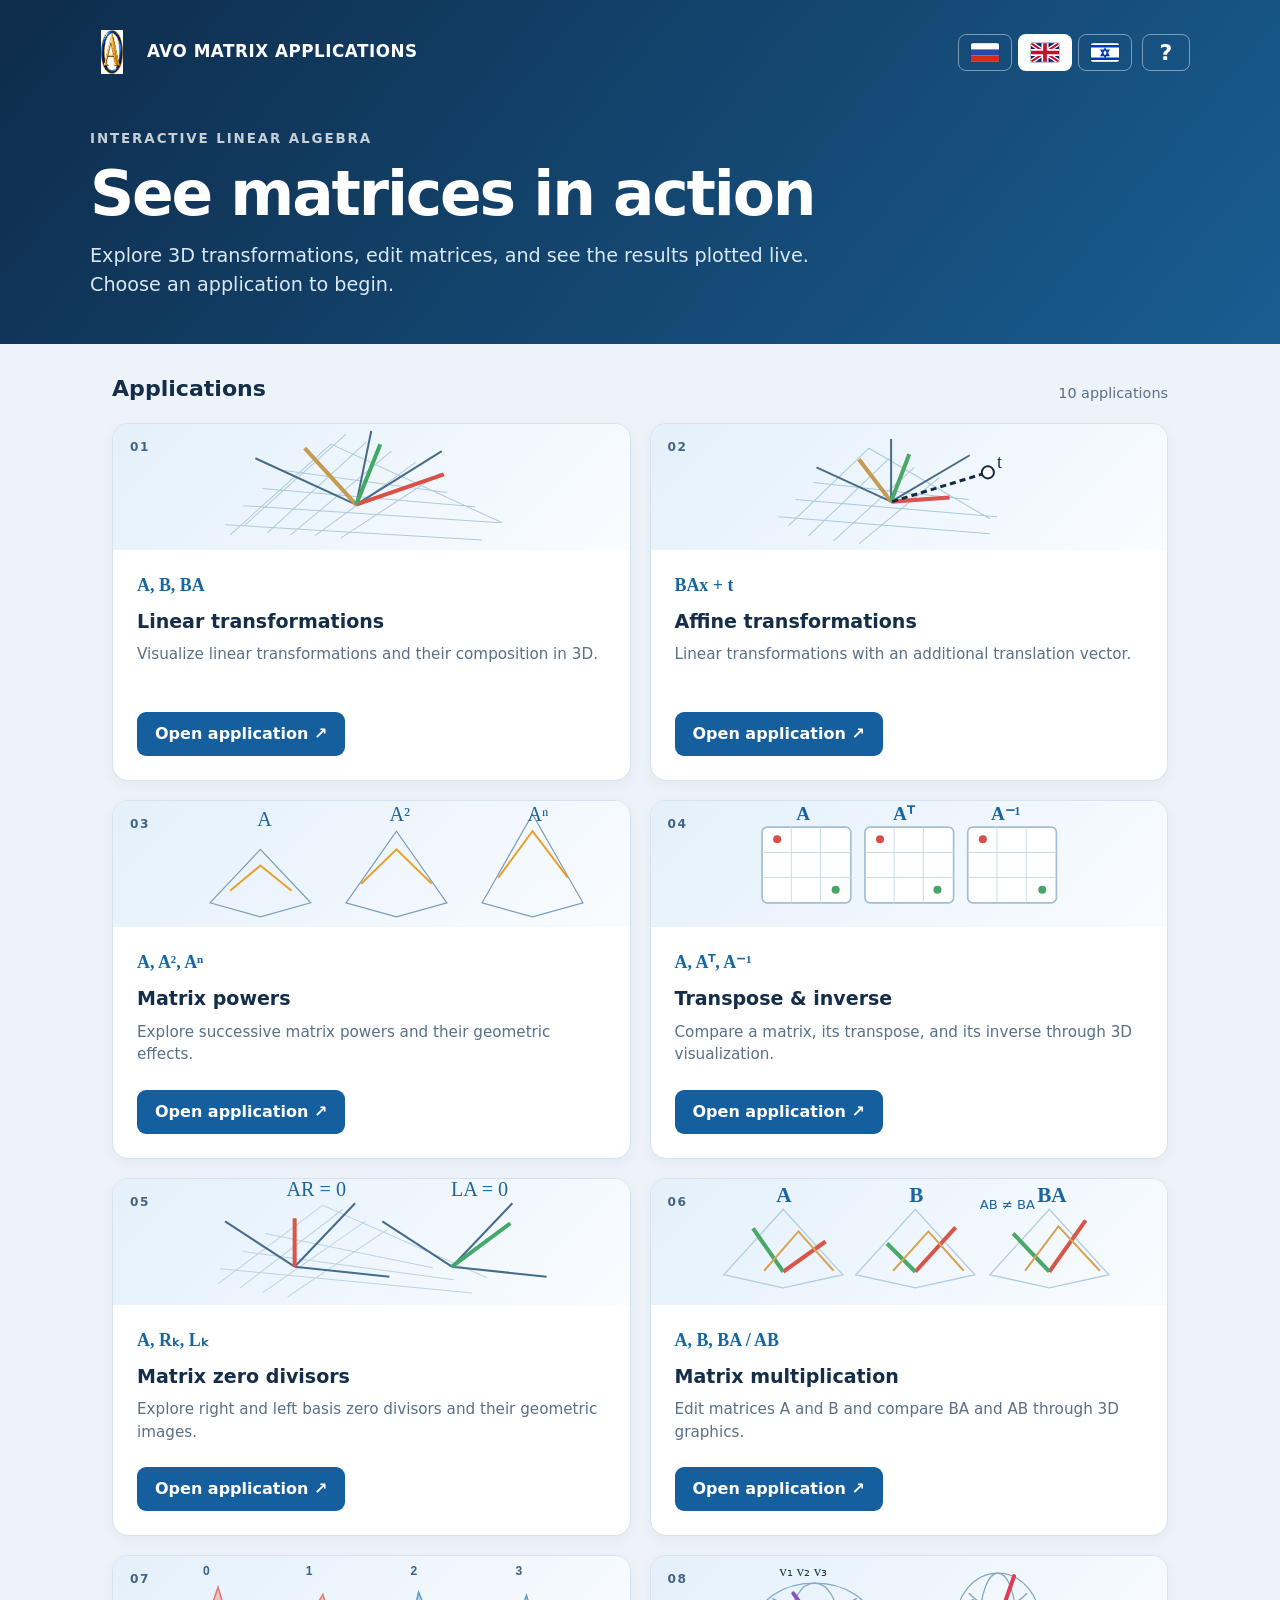
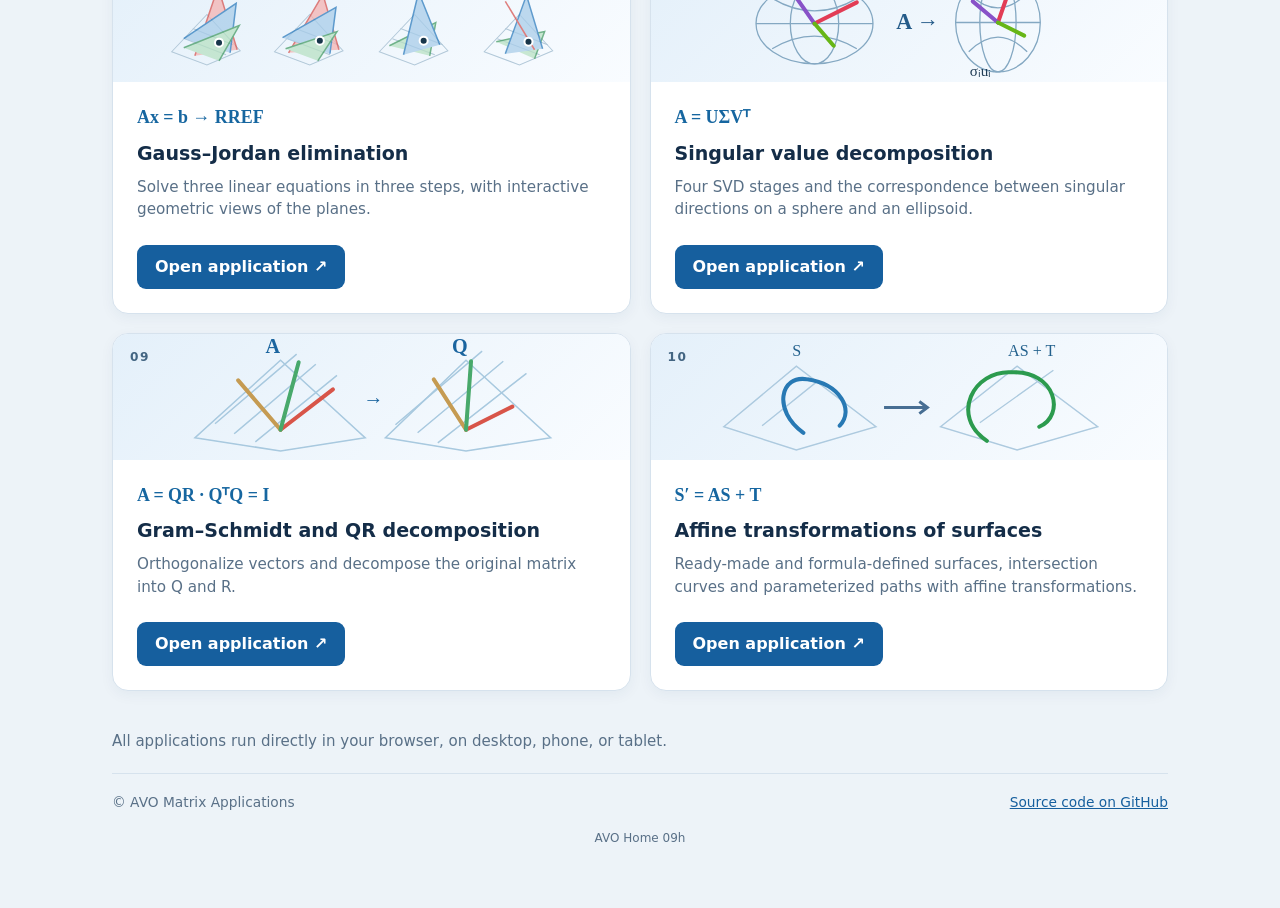
==== commit 075af3be: "Add files via upload" ====
--- a/index.html
+++ b/index.html
@@ -1,48 +1,172 @@
 <!doctype html>
-<html lang="ru"><head><meta charset="utf-8"><meta name="viewport" content="width=device-width,initial-scale=1,viewport-fit=cover">
-<meta name="color-scheme" content="light"><title>AVO · Аффинные преобразования поверхностей · 01l</title>
-<link rel="stylesheet" href="../avo-core/v2/core.css?core=01m"><link rel="stylesheet" href="./surface.css?v=01l">
-<link rel="icon" href="../favicon-32.png">
-<script type="importmap">{"imports":{"three":"https://cdn.jsdelivr.net/npm/three@0.180.0/build/three.module.js"}}</script></head>
-<body><div id="app"><noscript>Для работы нужен JavaScript.</noscript></div>
-<script type="module">
-import {createApp} from '../avo-core/v2/app.js?core=01m';
-import {initialInputs,mathModel,picturesForLayout,MSG} from './math.js?v=01l';
-import {SurfaceRenderer} from './render.js?v=01l';
-import {installControls} from './controls.js?v=01l';
-// Compatible extension of 01i state: old JSON and saved inputs omitted time keys.
-const extendInputs = data => {
- if(!data||typeof data!=='object'||Array.isArray(data))return;
- for(const key of Object.keys(initialInputs))if(!Object.hasOwn(data,key))
-  data[key]=structuredClone(initialInputs[key]);
+<html lang="ru">
+<head>
+<meta charset="utf-8">
+<meta name="viewport" content="width=device-width, initial-scale=1">
+<meta name="theme-color" content="#132d4b">
+<meta name="description" content="AVO Matrix Applications: interactive linear algebra: 3D matrix transformations, multiplication, zero divisors, Gauss-Jordan elimination and linear systems.">
+<title>AVO Matrix Applications</title>
+<link rel="icon" type="image/png" href="favicon-32.png">
+<link rel="apple-touch-icon" href="apple-touch-icon.png">
+<style>
+:root{color-scheme:light;--ink:#142d48;--muted:#597087;--line:#d6e2ed;--blue:#165f9e;--bg:#edf3f8;--white:#fff}
+*{box-sizing:border-box}body{margin:0;background:var(--bg);font-family:system-ui,-apple-system,"Segoe UI",Arial,sans-serif;color:var(--ink);line-height:1.5}
+.top{background:linear-gradient(130deg,#0e2c4b,#195d91);color:white;padding:30px 22px 44px}
+.wrap{max-width:1100px;margin:auto}.nav{display:flex;justify-content:space-between;align-items:center;gap:16px;flex-wrap:wrap}.brand{display:flex;align-items:center;gap:13px;font-size:1.05rem;font-weight:750;letter-spacing:.03em}.brand-mark{width:44px;height:44px;display:inline-flex;align-items:center;justify-content:center;flex:0 0 auto}.brand-mark img{display:block;width:100%;height:100%;object-fit:contain}.langs{display:flex;gap:6px}.langs button{background:transparent;color:#fff;border:1px solid #ffffff70;border-radius:8px;padding:8px 12px;cursor:pointer;font-weight:650}.langs button svg{display:block;width:28px;height:19px;border-radius:2px;box-shadow:0 0 0 1px #1b35564d}.langs button{min-width:48px;display:inline-flex;align-items:center;justify-content:center}.langs button[aria-pressed=true]{background:white;color:#163b61}.hero{margin-top:55px;max-width:850px}.eyebrow{font-size:.84rem;letter-spacing:.14em;text-transform:uppercase;opacity:.76;font-weight:700}h1{font-size:clamp(2rem,4.8vw,3.9rem);line-height:1.09;margin:12px 0 14px;letter-spacing:-.035em}.lead{font-size:clamp(1rem,2vw,1.2rem);max-width:740px;color:#d9e8f5;margin:0}
+main{margin-top:-19px;position:relative;padding:0 22px 45px}.section-head{display:flex;justify-content:space-between;gap:10px;align-items:end;padding:28px 0 18px}h2{font-size:1.38rem;margin:0}.count{color:var(--muted);font-size:.9rem}.cards{display:grid;grid-template-columns:repeat(2,minmax(0,1fr));gap:19px}.card{display:flex;flex-direction:column;background:white;border:1px solid var(--line);border-radius:16px;overflow:hidden;box-shadow:0 4px 14px #17395b0d;transition:transform .15s,box-shadow .15s}.card:hover{transform:translateY(-3px);box-shadow:0 10px 28px #17395b18}.visual{height:126px;position:relative;overflow:hidden;background:linear-gradient(135deg,#e4f0fa,#f9fcff);display:grid;place-items:center}.visual svg{width:100%;height:100%}.number{position:absolute;top:14px;left:17px;color:#436582;font-weight:800;font-size:.76rem;letter-spacing:.12em}.body{padding:22px 24px 24px;display:flex;flex-direction:column;flex:1}.formula{font-family:Cambria,"Times New Roman",serif;color:#1666a0;font-size:1.12rem;font-weight:700;margin-bottom:8px}h3{font-size:1.19rem;margin:0 0 8px}.description{color:var(--muted);font-size:.95rem;min-height:49px;margin:0 0 20px}.launch{display:inline-flex;align-items:center;justify-content:center;align-self:flex-start;margin-top:auto;background:var(--blue);color:white;text-decoration:none;padding:10px 18px;border-radius:9px;font-weight:700}.launch:hover,.launch:focus-visible{background:#104b80}.card:focus-within{outline:2px solid #6d9fd2;outline-offset:2px}.note{padding:24px 0 5px;color:var(--muted);font-size:.94rem}.footer{border-top:1px solid var(--line);padding:18px 0;display:flex;justify-content:space-between;gap:12px;flex-wrap:wrap;color:var(--muted);font-size:.86rem}.footer a{color:var(--blue)}.home-version{margin:1px 0 16px;text-align:center;color:var(--muted);font-size:12px;font-weight:400;line-height:1.3}
+@media(max-width:680px){.top{padding:22px 17px 38px}.hero{margin-top:37px}main{padding:0 15px 30px}.cards{grid-template-columns:1fr}.visual{height:112px}.description{min-height:0}.body{padding:20px}.footer{display:block}}@media(prefers-reduced-motion:reduce){.card{transition:none}}
+
+/* Main-page help: accessible three-language dialog. */
+.nav-help{width:45px;height:37px;display:inline-flex;align-items:center;justify-content:center;margin-inline-start:4px;border:2px solid #ffffffab;border-radius:50%;background:transparent;color:white;font:900 22px system-ui,-apple-system,"Segoe UI",Arial,sans-serif;cursor:pointer}
+.nav-help:hover,.nav-help:focus-visible{background:#fff;color:#163b61;outline:2px solid #b6d4f0;outline-offset:2px}
+.help-backdrop[hidden]{display:none!important}
+.help-backdrop{position:fixed;inset:0;z-index:100;display:flex;align-items:center;justify-content:center;padding:16px;background:rgba(9,30,50,.72)}
+.help-dialog{position:relative;max-width:820px;width:100%;max-height:calc(100dvh - 32px);overflow:auto;overscroll-behavior:contain;background:#fff;color:#142d48;padding:25px 30px 28px;border:1px solid #aabfd1;border-radius:15px;box-shadow:0 20px 55px #071d3066}
+.help-dialog h2{font-size:clamp(23px,3vw,29px);font-weight:850;line-height:1.2;margin:0 48px 18px 0}
+.help-dialog h3{font-size:19px;font-weight:800;margin:20px 0 7px;color:#20547f}
+.help-dialog p,.help-dialog li{font-size:17px;line-height:1.58;font-weight:620}
+.help-dialog p{margin:9px 0}
+.help-dialog ul{margin:8px 0 10px;padding-inline-start:25px}
+.help-dialog strong{font-weight:850}
+.help-dialog .help-footer{font-weight:800;color:#20547f;margin-top:18px}
+.help-close{position:absolute;inset-block-start:15px;inset-inline-end:17px;border:1px solid #a9bed0;background:#edf4fb;color:#254e73;border-radius:8px;width:39px;height:39px;font-size:26px;line-height:1;font-weight:900;cursor:pointer}
+body.help-open{overflow:hidden}
+@media(max-width:680px){.nav-help{width:40px;height:35px;font-size:21px}.help-dialog{padding:20px 18px 23px}.help-dialog p,.help-dialog li{font-size:16px}.help-dialog h3{font-size:18px}}
+</style>
+</head>
+<body>
+<header class="top"><div class="wrap"><nav class="nav" aria-label="Language and brand"><div class="brand"><span class="brand-mark"><img src="avo-logo.png" alt="Логотип AVO" width="34" height="44"></span>AVO MATRIX APPLICATIONS</div><div class="langs" aria-label="Language"><button type="button" data-lang="ru" aria-pressed="true" aria-label="Русский" title="Русский"><svg viewBox="0 0 36 24" aria-hidden="true"><rect width="36" height="24" fill="#fff"/><rect y="8" width="36" height="8" fill="#224aaf"/><rect y="16" width="36" height="8" fill="#d52b1e"/></svg></button><button type="button" data-lang="en" aria-pressed="false" aria-label="English" title="English"><svg viewBox="0 0 36 24" aria-hidden="true"><rect width="36" height="24" fill="#012169"/><path d="M0 0L36 24M36 0L0 24" stroke="#fff" stroke-width="6"/><path d="M0 0L36 24M36 0L0 24" stroke="#c8102e" stroke-width="2.6"/><path d="M18 0V24M0 12H36" stroke="#fff" stroke-width="9"/><path d="M18 0V24M0 12H36" stroke="#c8102e" stroke-width="4.8"/></svg></button><button type="button" data-lang="he" aria-pressed="false" aria-label="עברית" title="עברית"><svg viewBox="0 0 36 24" aria-hidden="true"><rect width="36" height="24" fill="#fff"/><path d="M0 4H36M0 20H36" stroke="#0038b8" stroke-width="3"/><path d="M18 7L23 16H13Z M18 18L13 9H23Z" stroke="#0038b8" stroke-width="1.6" fill="none"/></svg></button><button id="home-help-button" class="nav-help" type="button" aria-label="Справка" title="Справка" aria-haspopup="dialog" aria-controls="home-help-dialog" aria-expanded="false">?</button></div></nav><div class="hero"><div class="eyebrow" data-i18n="eyebrow">Интерактивная линейная алгебра</div><h1 data-i18n="headline">Матрицы, которые можно увидеть</h1><p class="lead" data-i18n="lead">Исследуйте трёхмерные преобразования, меняйте матрицы и наблюдайте результат на графиках. Выберите приложение, чтобы начать.</p></div></div></header>
+<main class="wrap"><div class="section-head"><h2 data-i18n="listTitle">Приложения</h2><span class="count" data-i18n="count">10 приложений</span></div><div class="cards">
+<article class="card"><div class="visual"><span class="number">01</span><svg viewBox="0 0 440 125" aria-hidden="true"><g stroke="#b1cada" stroke-width="1"><path d="M80 110L180 20 350 98 M95 100L195 10M117 108L215 18M140 110L240 27M164 111L264 38M190 113L288 49M75 100L330 115M93 81L348 98M112 64L323 82M132 46L295 68" fill="none"/></g><path d="M205 80L290 27M205 80L105 34M205 80L220 7" stroke="#496c86" stroke-width="2"/><path d="M205 80L292 50" stroke="#db4f45" stroke-width="4"/><path d="M205 80L154 24" stroke="#c59b52" stroke-width="4"/><path d="M205 80L229 20" stroke="#40a966" stroke-width="4"/></svg></div><div class="body"><div class="formula">A, B, BA</div><h3 data-i18n="linearName">Линейные преобразования</h3><p class="description" data-i18n="linearDesc">Построение и композиция линейных преобразований в трёхмерном пространстве.</p><a class="launch" href="linear-transformation/" data-i18n="open">Открыть приложение ↗</a></div></article>
+<article class="card"><div class="visual"><span class="number">02</span><svg viewBox="0 0 440 125" aria-hidden="true"><g stroke="#aacada" stroke-width="1"><path d="M100 101L180 24 300 94M120 111L200 34M145 116L225 43M170 119L250 53M90 92L300 109M107 75L307 92M125 58L279 75" fill="none"/></g><path d="M202 77L280 31M202 77L128 43M202 77L202 15" stroke="#496c86" stroke-width="2"/><path d="M202 77L260 73" stroke="#d9534f" stroke-width="4"/><path d="M202 77L170 35" stroke="#c59b52" stroke-width="4"/><path d="M202 77L220 30" stroke="#4ba967" stroke-width="4"/><path d="M203 77L298 48" stroke="#162b43" stroke-width="3" stroke-dasharray="6 4"/><circle cx="298" cy="48" r="6" fill="white" stroke="#162b43" stroke-width="2"/><text x="307" y="44" fill="#162b43" font-family="serif" font-size="18">t</text></svg></div><div class="body"><div class="formula">BAx + t</div><h3 data-i18n="affineName">Аффинные преобразования</h3><p class="description" data-i18n="affineDesc">Линейное преобразование с дополнительным вектором переноса.</p><a class="launch" href="affine-transformation/" data-i18n="open">Открыть приложение ↗</a></div></article>
+<article class="card"><div class="visual"><span class="number">03</span><svg viewBox="0 0 440 125" aria-hidden="true"><g fill="none" stroke="#7b9cb6" stroke-width="1.2"><path d="M60 101L110 48 160 101 110 115Z M195 101L245 30 295 101 245 115Z M330 101L380 13 430 101 380 115Z"/></g><g stroke="#e8a12d" stroke-width="2"><path d="M80 89L110 64L141 89M210 82L245 48L280 82M346 76L380 30L415 76" fill="none"/></g><text x="107" y="25" fill="#1b659f" font-family="serif" font-size="20">A</text><text x="238" y="20" fill="#1b659f" font-family="serif" font-size="20">A²</text><text x="375" y="20" fill="#1b659f" font-family="serif" font-size="20">Aⁿ</text></svg></div><div class="body"><div class="formula">A, A², Aⁿ</div><h3 data-i18n="powersName">Степени матрицы</h3><p class="description" data-i18n="powersDesc">Исследование последовательных степеней матрицы и их геометрического действия.</p><a class="launch" href="matrix-powers/" data-i18n="open">Открыть приложение ↗</a></div></article>
+<article class="card"><div class="visual"><span class="number">04</span><svg viewBox="0 0 440 125" aria-hidden="true"><g fill="#fff" stroke="#a3bfd6" stroke-width="1.7"><rect x="74" y="26" width="88" height="75" rx="5"/><rect x="176" y="26" width="88" height="75" rx="5"/><rect x="278" y="26" width="88" height="75" rx="5"/></g><g stroke="#cbdce8"><path d="M103 26V101M132 26V101M74 51H162M74 76H162M205 26V101M234 26V101M176 51H264M176 76H264M307 26V101M336 26V101M278 51H366M278 76H366"/></g><g font-family="Cambria,serif" font-size="19" font-weight="700" fill="#1b659f"><text x="108" y="19">A</text><text x="204" y="19">Aᵀ</text><text x="301" y="19">A⁻¹</text></g><g fill="#d74f4b"><circle cx="89" cy="38" r="4"/><circle cx="191" cy="38" r="4"/><circle cx="293" cy="38" r="4"/></g><g fill="#47a56a"><circle cx="147" cy="88" r="4"/><circle cx="248" cy="88" r="4"/><circle cx="352" cy="88" r="4"/></g></svg></div><div class="body"><div class="formula">A, Aᵀ, A⁻¹</div><h3 data-i18n="inverseName">Транспонированная и обратная</h3><p class="description" data-i18n="inverseDesc">Сравнение исходной, транспонированной и обратной матриц с их трёхмерными изображениями.</p><a class="launch" href="transpose-inverse/" data-i18n="open">Открыть приложение ↗</a></div></article>
+<article class="card"><div class="visual"><span class="number">05</span><svg viewBox="0 0 440 125" aria-hidden="true"><g stroke="#bdd3e4" stroke-width="1" fill="none"><path d="M68 104L172 26L335 98M90 108L192 30M112 113L214 42M137 117L236 50M70 89L320 113M93 72L302 100M115 54L281 88"/></g><g stroke="#446c8e" stroke-width="2" fill="none"><path d="M144 87L204 24M144 87L75 42M144 87L238 97M300 87L360 24M300 87L231 42M300 87L394 97"/></g><path d="M144 87L144 39" stroke="#d85549" stroke-width="4"/><path d="M300 87L358 44" stroke="#43a96d" stroke-width="4"/><text x="136" y="17" font-family="serif" font-size="20" fill="#1b659f">AR = 0</text><text x="299" y="17" font-family="serif" font-size="20" fill="#1b659f">LA = 0</text></svg></div><div class="body"><div class="formula">A, Rₖ, Lₖ</div><h3 data-i18n="zeroName">Делители нуля матрицы</h3><p class="description" data-i18n="zeroDesc">Исследуйте правые и левые базисные делители нуля и их геометрические образы.</p><a class="launch" href="zero-divisors/" data-i18n="open">Открыть приложение ↗</a></div></article><article class="card"><div class="visual"><span class="number">06</span><svg viewBox="0 0 440 125" aria-hidden="true"><g stroke="#b4cee1" stroke-width="1.4" fill="none"><path d="M36 95L95 30L154 95L95 108Z M167 95L226 30L285 95L226 108Z M300 95L359 30L418 95L359 108Z"/></g><g font-family="Cambria,serif" fill="#1b659f" font-size="21" font-weight="700"><text x="88" y="23">A</text><text x="220" y="23">B</text><text x="347" y="23">BA</text></g><g stroke-width="4" fill="none"><path d="M95 92L137 62" stroke="#d85549"/><path d="M95 92L65 49" stroke="#4aa869"/><path d="M226 92L266 48" stroke="#d85549"/><path d="M226 92L198 64" stroke="#4aa869"/><path d="M359 92L395 41" stroke="#d85549"/><path d="M359 92L323 54" stroke="#4aa869"/></g><g stroke="#d7a356" stroke-width="2" fill="none"><path d="M76 91L110 52L145 91M204 91L239 52L274 91M335 91L368 47L409 91"/></g><text x="290" y="30" fill="#1b659f" font-size="13">AB ≠ BA</text></svg></div><div class="body"><div class="formula">A, B, BA / AB</div><h3 data-i18n="productName">Произведение матриц</h3><p class="description" data-i18n="productDesc">Меняйте матрицы A и B и сравнивайте произведения BA и AB на графиках.</p><a class="launch" href="matrix-product/" data-i18n="open">Открыть приложение ↗</a></div></article>
+<article class="card"><div class="visual"><span class="number">07</span><svg viewBox="0 0 440 125" aria-hidden="true" xmlns="http://www.w3.org/2000/svg">
+<g fill="none" stroke="#b3c9d9" stroke-width="1"><path d="M22 95L57 58L90 94L57 108Z M124 95L159 58L192 94L159 108Z M228 95L263 58L296 94L263 108Z M332 95L367 58L400 94L367 108Z"/><path d="M35 82L76 98 M43 72L83 88 M137 82L179 98 M145 72L187 88 M241 82L283 98 M249 72L291 88 M345 82L387 98 M353 72L395 88"/></g>
+<g stroke-width="1.5" opacity=".72"><path d="M45 99L68 31L87 93" stroke="#d74f4b" fill="#f5b1af"/><path d="M34 82L86 47L80 96" stroke="#2778bb" fill="#a7cce9"/><path d="M34 91L89 69L69 104" stroke="#409960" fill="#b7e1c2"/>
+<path d="M138 96L172 38L188 93" stroke="#d74f4b" fill="#f5b1af"/><path d="M132 81L185 51L179 97" stroke="#2778bb" fill="#a7cce9"/><path d="M135 92L186 75L167 104" stroke="#409960" fill="#b7e1c2"/>
+<path d="M238 89L284 66L278 99" stroke="#409960" fill="#b7e1c2"/><path d="M252 98L267 36L288 88" stroke="#2778bb" fill="#a7cce9"/>
+<path d="M344 85L392 75L382 102" stroke="#409960" fill="#b7e1c2"/><path d="M353 97L374 39L390 92" stroke="#2778bb" fill="#a7cce9"/><path d="M353 45L382 93" stroke="#d74f4b"/></g>
+<g fill="#18364b" stroke="#fff" stroke-width="2"><circle cx="69" cy="86" r="4"/><circle cx="169" cy="84" r="4"/><circle cx="272" cy="84" r="4"/><circle cx="376" cy="85" r="4"/></g>
+<g font-family="Segoe UI,Arial,sans-serif" font-size="12" font-weight="800" fill="#35638c"><text x="53" y="19">0</text><text x="155" y="19">1</text><text x="259" y="19">2</text><text x="363" y="19">3</text></g>
+</svg></div><div class="body"><div class="formula">Ax = b → RREF</div><h3 data-i18n="gaussName">Метод Гаусса — Жордана</h3><p class="description" data-i18n="gaussDesc">Решение систем трёх линейных уравнений за три шага с изображением плоскостей.</p><a class="launch" href="gauss-jordan/" data-i18n="open">Открыть приложение ↗</a></div></article><article class="card"><div class="visual"><span class="number">08</span><svg viewBox="0 0 440 125" aria-hidden="true"><g fill="none" stroke="#84a8c2" stroke-width="1.3"><ellipse cx="126" cy="67" rx="58" ry="40"/><ellipse cx="126" cy="67" rx="24" ry="40"/><path d="M68 67H184M84 42Q126 67 168 42M84 92Q126 67 168 92"/><ellipse cx="308" cy="66" rx="42" ry="49"/><ellipse cx="308" cy="66" rx="18" ry="49"/><path d="M266 66H350M279 37Q308 66 337 37M279 95Q308 66 337 95"/></g><g stroke-linecap="round" stroke-width="4"><path d="M126 67L168 46M308 66L324 20" stroke="#e23c55"/><path d="M126 67L105 37M308 66L283 45" stroke="#8852c8"/><path d="M126 67L145 89M308 66L334 79" stroke="#67b616"/></g><g fill="#245b89" font-family="Cambria,serif" font-size="22" font-weight="700"><text x="207" y="72">A →</text></g><g fill="#203c55" font-family="Cambria,serif" font-size="15"><text x="91" y="20">v₁ v₂ v₃</text><text x="280" y="119">σᵢuᵢ</text></g></svg></div><div class="body"><div class="formula">A = UΣVᵀ</div><h3 data-i18n="svdName">Сингулярное разложение</h3><p class="description" data-i18n="svdDesc">Четыре этапа SVD и соответствие сингулярных направлений сферы и эллипсоида.</p><a class="launch" href="matrix-svd/" data-i18n="open">Открыть приложение ↗</a></div></article><article class="card"><div class="visual"><span class="number">09</span><svg viewBox="0 0 440 125" aria-hidden="true"><g fill="none" stroke="#a8c9df" stroke-width="1.5"><path d="M45 103L130 26L214 103L130 116Z M234 103L314 26L398 103L314 116Z"/><path d="M65 89L146 20 M84 99L165 30 M105 107L186 41 M244 90L330 17 M266 98L351 27 M286 108L374 39"/></g><g stroke-linecap="round" stroke-width="4"><path d="M130 95L182 55" stroke="#d85549"/><path d="M130 95L88 46" stroke="#c59b52"/><path d="M130 95L148 28" stroke="#48a96b"/><path d="M314 95L360 72" stroke="#d85549"/><path d="M314 95L282 45" stroke="#c59b52"/><path d="M314 95L319 27" stroke="#48a96b"/></g><g font-family="Cambria,serif" font-weight="700" font-size="20" fill="#1b659f"><text x="115" y="19">A</text><text x="300" y="19">Q</text><text x="212" y="71">→</text></g></svg></div><div class="body"><div class="formula">A = QR · QᵀQ = I</div><h3 data-i18n="qrName">Грам–Шмидт и QR-разложение</h3><p class="description" data-i18n="qrDesc">Ортогонализация векторов и разложение исходной матрицы на Q и R.</p><a class="launch" href="ram-schmidt-qr/" data-avo-core-launch="" data-i18n="open">Открыть приложение ↗</a></div></article><article class="card"><div class="visual"><span class="number">10</span><svg viewBox="0 0 440 125" aria-hidden="true"><g fill="none" stroke="#adcadf" stroke-width="1.4"><path d="M36 92L108 32L187 92L108 115Z M251 92L327 32L407 92L327 115Z"/><path d="M74 91L130 46M290 88L363 36"/></g><path d="M115 98C84 76 92 40 119 45C151 50 166 75 151 91" fill="none" stroke="#2879b4" stroke-width="4" stroke-linecap="round"/><path d="M297 106C260 81 284 36 321 38C366 36 375 81 349 92" fill="none" stroke="#2c9b4e" stroke-width="4" stroke-linecap="round"/><path d="M195 73H237M230 67L238 73L230 79" stroke="#476e93" stroke-width="3" fill="none"/><text x="104" y="22" font-size="16" font-family="serif" fill="#23618d">S</text><text x="318" y="22" font-size="16" font-family="serif" fill="#23618d">AS + T</text></svg></div><div class="body"><div class="formula">S′ = AS + T</div><h3 data-i18n="surfaceName">Аффинные преобразования поверхностей</h3><p class="description" data-i18n="surfaceDesc">Готовые и заданные уравнениями поверхности, кривые и параметрические траектории. Построение и аффинное преобразование в 3D.</p><a class="launch" href="affine-surfaces/" data-avo-core-launch="" data-i18n="open">Открыть приложение ↗</a></div></article></div><p class="note" data-i18n="note">Все приложения работают прямо в браузере. Для компьютера, телефона и планшета.</p><footer class="footer"><span>© AVO Matrix Applications</span><a href="https://github.com/alost46/AVO-matrix-application" data-i18n="source">Исходный код на GitHub</a></footer><div class="home-version" aria-label="Home version">AVO Home 09h</div></main>
+
+<div class="help-backdrop" id="help-backdrop" hidden>
+  <section class="help-dialog" id="home-help-dialog" role="dialog" aria-modal="true" aria-labelledby="home-help-title" tabindex="-1">
+    <button class="help-close" id="home-help-close" type="button" aria-label="Закрыть" title="Закрыть">×</button>
+    <h2 id="home-help-title">О системе AVO Matrix Applications</h2>
+    <div id="home-help-content"></div>
+  </section>
+</div>
+<script>
+const translations={ru:{eyebrow:'Интерактивная линейная алгебра',headline:'Матрицы, которые можно увидеть',lead:'Исследуйте трёхмерные преобразования, меняйте матрицы и наблюдайте результат на графиках. Выберите приложение, чтобы начать.',listTitle:'Приложения',count:'10 приложений',surfaceName:'Аффинные преобразования поверхностей',surfaceDesc:'Готовые фигуры и поверхности по формулам, линии пересечения и параметрические траектории с аффинным преобразованием.',qrName:'Грам–Шмидт и QR-разложение',qrDesc:'Ортогонализация векторов и разложение исходной матрицы на Q и R.',linearName:'Линейные преобразования',linearDesc:'Построение и композиция линейных преобразований в трёхмерном пространстве.',affineName:'Аффинные преобразования',affineDesc:'Линейное преобразование с дополнительным вектором переноса.',powersName:'Степени матрицы',powersDesc:'Исследование последовательных степеней матрицы и их геометрического действия.',zeroName:'Делители нуля матрицы',zeroDesc:'Исследуйте правые и левые базисные делители нуля и их геометрические образы.',productName:'Произведение матриц',productDesc:'Меняйте матрицы A и B и сравнивайте произведения BA и AB на графиках.',gaussName:'Метод Гаусса — Жордана',gaussDesc:'Решение систем трёх линейных уравнений за три шага с изображением плоскостей.',inverseName:'Транспонированная и обратная',inverseDesc:'Сравнение исходной, транспонированной и обратной матриц с их трёхмерными изображениями.',svdName:'Сингулярное разложение',svdDesc:'Четыре этапа SVD и соответствие сингулярных направлений сферы и эллипсоида.',open:'Открыть приложение ↗',note:'Все приложения работают прямо в браузере. Для компьютера, телефона и планшета.',source:'Исходный код на GitHub'},en:{eyebrow:'Interactive linear algebra',headline:'See matrices in action',lead:'Explore 3D transformations, edit matrices, and see the results plotted live. Choose an application to begin.',listTitle:'Applications',count:'10 applications',surfaceName:'Affine transformations of surfaces',surfaceDesc:'Ready-made and formula-defined surfaces, intersection curves and parameterized paths with affine transformations.',qrName:'Gram–Schmidt and QR decomposition',qrDesc:'Orthogonalize vectors and decompose the original matrix into Q and R.',linearName:'Linear transformations',linearDesc:'Visualize linear transformations and their composition in 3D.',affineName:'Affine transformations',affineDesc:'Linear transformations with an additional translation vector.',powersName:'Matrix powers',powersDesc:'Explore successive matrix powers and their geometric effects.',zeroName:'Matrix zero divisors',zeroDesc:'Explore right and left basis zero divisors and their geometric images.',productName:'Matrix multiplication',productDesc:'Edit matrices A and B and compare BA and AB through 3D graphics.',gaussName:'Gauss–Jordan elimination',gaussDesc:'Solve three linear equations in three steps, with interactive geometric views of the planes.',inverseName:'Transpose & inverse',inverseDesc:'Compare a matrix, its transpose, and its inverse through 3D visualization.',svdName:'Singular value decomposition',svdDesc:'Four SVD stages and the correspondence between singular directions on a sphere and an ellipsoid.',open:'Open application ↗',note:'All applications run directly in your browser, on desktop, phone, or tablet.',source:'Source code on GitHub'},he:{eyebrow:'אלגברה ליניארית אינטראקטיבית',headline:'לראות מטריצות בפעולה',lead:'חקרו העתקות תלת־ממדיות, שנו מטריצות וראו מיד את התוצאות בגרפים. בחרו יישום כדי להתחיל.',listTitle:'יישומים',count:'10 יישומים',surfaceName:'טרנספורמציות אפיניות של משטחים',surfaceDesc:'משטחים מוכנים או מוגדרים בנוסחאות, עקומות חיתוך ומסלולים פרמטריים עם העתקה אפינית.',qrName:'גרם–שמידט ופירוק QR',qrDesc:'אורתוגונליזציה של וקטורים ופירוק המטריצה המקורית ל־Q ול־R.',linearName:'העתקות ליניאריות',linearDesc:'המחשת העתקות ליניאריות והרכבתן במרחב תלת־ממדי.',affineName:'העתקות אפיניות',affineDesc:'העתקה ליניארית בתוספת וקטור הזזה.',powersName:'חזקות של מטריצה',powersDesc:'חקר חזקות עוקבות של מטריצה והשפעתן הגאומטרית.',zeroName:'מחלקי אפס של מטריצה',zeroDesc:'חקר מחלקי אפס בסיסיים מימין ומשמאל וההמחשה הגאומטרית שלהם.',productName:'כפל מטריצות',productDesc:'שנו את המטריצות A ו־B והשוו בין BA ל־AB באמצעות גרפים תלת־ממדיים.',gaussName:'שיטת גאוס–ז׳ורדן',gaussDesc:'פתרון מערכת של שלוש משוואות ליניאריות בשלושה שלבים, עם המחשה של המישורים.',inverseName:'מטריצה משוחלפת והופכית',inverseDesc:'השוואה בין מטריצה, המשוחלפת שלה וההופכית שלה בהמחשה תלת־ממדית.',svdName:'פירוק לערכים סינגולריים',svdDesc:'ארבעת שלבי הפירוק והתאמת הכיוונים הסינגולריים בין כדור לאליפסואיד.',open:'פתיחת היישום ↗',note:'כל היישומים פועלים ישירות בדפדפן, במחשב, בטלפון ובטאבלט.',source:'קוד המקור ב־GitHub'}};
+
+const helpTexts={
+ ru:{title:'О системе AVO Matrix Applications',close:'Закрыть',button:'Справка',content:`
+<h3>Что это за система</h3>
+<p><strong>AVO Matrix Applications</strong> — система интерактивных приложений для изучения линейной алгебры с помощью трёхмерных геометрических изображений. Она позволяет не только вычислять результаты операций с матрицами, но и видеть их геометрический смысл.</p>
+<p>Каждое приложение посвящено отдельной математической теме. На главной странице выберите нужную карточку; математические пояснения и дополнительные инструкции находятся в справке самого приложения.</p>
+<h3>Ввод и изменение матриц</h3>
+<p>Элементы входных матриц можно задавать <strong>аналитически</strong> — непосредственно вводя числа.</p>
+<p>В приложениях, поддерживающих геометрическое редактирование, их можно изменять и <strong>геометрически</strong> — перемещая концы соответствующих векторов на изображении. Числа и изображение при этом согласованно обновляются в обе стороны.</p>
+<h3>Управление обзором</h3>
+<p>Трёхмерные результаты можно рассматривать с разных сторон двумя способами:</p>
+<ul><li><strong>Геометрически:</strong> вращая изображение мышью или пальцем, в том числе вокруг выбранной оси X, Y или Z.</li><li><strong>Аналитически:</strong> вводя числовые значения углов просмотра или используя предусмотренные регуляторы.</li></ul>
+<p>Можно изменять масштаб изображения и, где это предусмотрено, согласовывать обзор нескольких графиков. <strong>На телефоне управление жестами зависит от кнопки «Вращать»:</strong> при выключенной кнопке прокрутка страницы не должна изменять график; при включённой доступны соответствующие жесты вращения и масштабирования.</p>
+<h3>Дополнительные возможности</h3>
+<p>В приложениях предусмотрены средства сохранения и загрузки состояния в JSON, возврата к начальным данным и отмены действий. Набор доступных функций зависит от приложения.</p>
+<h3>Для кого предназначена система</h3>
+<p>Для учащихся, преподавателей и всех, кто интересуется линейной алгеброй. Приложения работают в браузере на компьютере, планшете и телефоне. Интерфейс доступен на русском, английском и иврите.</p>
+<p class="help-footer">AVO Matrix Applications не заменяет определения и доказательства: она помогает увидеть, что делают матрицы.</p>`},
+ en:{title:'About AVO Matrix Applications',close:'Close',button:'Help',content:`
+<h3>What is this system?</h3>
+<p><strong>AVO Matrix Applications</strong> is a collection of interactive tools for exploring linear algebra through three-dimensional geometric visualizations. Its goal is not only to calculate matrix operations, but also to reveal their geometric meaning.</p>
+<p>Each application focuses on a mathematical topic. Choose a card on the home page; mathematical explanations and detailed controls are provided in the help section of each application.</p>
+<h3>Entering and editing matrices</h3>
+<p>You can specify input matrix entries <strong>numerically</strong> by typing their values.</p>
+<p>In applications that support geometric editing, you can also change matrix entries <strong>geometrically</strong> by dragging the endpoints of the corresponding vectors in the 3D view. Numeric values and geometry update together in both directions.</p>
+<h3>Controlling the view</h3>
+<p>You can explore 3D results from different directions in two ways:</p>
+<ul><li><strong>Geometrically:</strong> rotate the picture with a mouse or a finger, including around a selected X, Y, or Z axis.</li><li><strong>Numerically:</strong> enter viewing angles directly or adjust the available controls.</li></ul>
+<p>You can zoom and, where available, coordinate the views of several graphs. <strong>On phones, touch gestures are controlled by the Rotate button:</strong> with it off, scrolling the page should not change the graph; when on, the relevant rotation and zoom gestures are available.</p>
+<h3>Other features</h3>
+<p>Applications offer JSON state saving and loading, restoration of initial data, and undo controls. Available features vary by application.</p>
+<h3>Who is it for?</h3>
+<p>Students, teachers, and anyone interested in linear algebra. Applications run in a browser on desktop computers, tablets, and phones. The interface supports Russian, English, and Hebrew.</p>
+<p class="help-footer">AVO Matrix Applications does not replace definitions and proofs: it helps you see what matrices do.</p>`},
+ he:{title:'על מערכת AVO Matrix Applications',close:'סגירה',button:'עזרה',content:`
+<h3>מהי המערכת?</h3>
+<p><strong>AVO Matrix Applications</strong> היא מערכת של יישומים אינטראקטיביים ללימוד אלגברה ליניארית באמצעות המחשות גאומטריות תלת־ממדיות. המטרה היא לא רק לחשב פעולות במטריצות, אלא גם לראות את המשמעות הגאומטרית שלהן.</p>
+<p>כל יישום עוסק בנושא מתמטי מסוים. בחרו כרטיס בדף הראשי; הסברים מתמטיים והוראות מפורטות נמצאים בעזרה של כל יישום.</p>
+<h3>הזנה ושינוי של מטריצות</h3>
+<p>אפשר לשנות את איברי מטריצת הקלט <strong>באופן מספרי</strong> באמצעות הקלדת ערכים.</p>
+<p>ביישומים התומכים בעריכה גאומטרית אפשר לשנות את האיברים גם <strong>באופן גאומטרי</strong>, על ידי גרירת הקצוות של הווקטורים המתאימים בתמונה. הערכים המספריים וההמחשה מתעדכנים בהתאמה בשני הכיוונים.</p>
+<h3>שליטה בזווית המבט</h3>
+<p>אפשר לבחון תוצאות תלת־ממדיות מכיוונים שונים בשתי דרכים:</p>
+<ul><li><strong>באופן גאומטרי:</strong> סיבוב התמונה בעכבר או באצבע, לרבות סביב ציר X, Y או Z נבחר.</li><li><strong>באופן מספרי:</strong> הזנה ישירה של זוויות המבט או שימוש בבקרים הזמינים.</li></ul>
+<p>אפשר לשנות את קנה המידה, וביישומים המתאימים גם לתאם את זוויות המבט של כמה גרפים. <strong>בטלפון מחוות המגע תלויות בכפתור ״סיבוב״:</strong> כשהוא כבוי, גלילת הדף אינה אמורה לשנות את הגרף; כשהוא פעיל, מחוות הסיבוב והזום זמינות.</p>
+<h3>אפשרויות נוספות</h3>
+<p>היישומים מאפשרים שמירה וטעינה של מצב בקובץ JSON, חזרה לנתוני ההתחלה וביטול פעולות. האפשרויות הזמינות משתנות בין היישומים.</p>
+<h3>למי מיועדת המערכת?</h3>
+<p>לתלמידים, למורים ולכל מי שמתעניין באלגברה ליניארית. היישומים פועלים בדפדפן במחשב, בטאבלט ובטלפון. הממשק זמין ברוסית, באנגלית ובעברית.</p>
+<p class="help-footer">AVO Matrix Applications אינה מחליפה הגדרות והוכחות: היא מסייעת לראות מה מטריצות עושות.</p>`}
 };
-const stateKey='avo-core-v2:affine-surfaces-01f:state-v2';
-try{
- const old=localStorage.getItem(stateKey);
- if(old){const state=JSON.parse(old);extendInputs(state.initialInputs);extendInputs(state.inputs);localStorage.setItem(stateKey,JSON.stringify(state));}
-}catch(error){console.warn('Cannot migrate previously saved inputs',error);}
-try{
- const app=createApp({appId:'affine-surfaces-01f',mountId:'app',initialInputs,mathModel,messages:MSG,picturesForLayout,layoutOptions:[3]});
- // Application-specific atomic Reset A: identity A AND zero displacement T.
- // The Core implementation and the generic Picture are not modified.
- app.resetMatrix=(name)=>{
-  if(name!=='A')return;
-  app.applyChange(()=>{
-   app.matrixFactory.resetMatrix('A');
-   app.syncMatrices();
-   app.currentData.t=[0,0,0];
-  });
- };
- const validateSaved=app.validateSaved.bind(app);
- app.validateSaved=state=>{extendInputs(state?.initialInputs);extendInputs(state?.inputs);return validateSaved(state);};
- const controls=installControls(app);
- const painter=new SurfaceRenderer(app,progress=>controls.report(progress));
- const compute=app.compute.bind(app);
- app.compute=()=>{compute();controls.sync();controls.refreshAnnotations?.();painter.start();};
- const setLanguage=app.setLanguage.bind(app);
- app.setLanguage=lang=>{setLanguage(lang);controls.localize();};
- app.startSurface=()=>painter.start();
- controls.refreshAnnotations?.();
- painter.start();window.AVOSurfaces=app;
-}catch(error){console.error(error);const p=document.createElement('p');p.className='error';p.textContent='AVO 01l: '+error.message;document.getElementById('app').append(p);}
-</script></body></html>
+let homeCurrentLang='ru';
+function updateHomeHelp(lang){
+  homeCurrentLang=lang;
+  const item=helpTexts[lang]||helpTexts.ru;
+  document.getElementById('home-help-title').textContent=item.title;
+  document.getElementById('home-help-content').innerHTML=item.content;
+  const btn=document.getElementById('home-help-button');
+  btn.setAttribute('aria-label',item.button);btn.title=item.button;
+  const close=document.getElementById('home-help-close');close.setAttribute('aria-label',item.close);close.title=item.close;
+  document.getElementById('home-help-dialog').dir=lang==='he'?'rtl':'ltr';
+}
+const helpBackdrop=document.getElementById('help-backdrop');
+const helpTrigger=document.getElementById('home-help-button');
+const helpClose=document.getElementById('home-help-close');
+function openHomeHelp(){helpBackdrop.hidden=false;document.body.classList.add('help-open');helpTrigger.setAttribute('aria-expanded','true');helpClose.focus();}
+function closeHomeHelp(){helpBackdrop.hidden=true;document.body.classList.remove('help-open');helpTrigger.setAttribute('aria-expanded','false');helpTrigger.focus();}
+helpTrigger.addEventListener('click',()=>helpBackdrop.hidden?openHomeHelp():closeHomeHelp());
+helpClose.addEventListener('click',closeHomeHelp);
+helpBackdrop.addEventListener('click',e=>{if(e.target===helpBackdrop)closeHomeHelp();});
+document.addEventListener('keydown',e=>{
+ if(helpBackdrop.hidden)return;
+ if(e.key==='Escape'){e.preventDefault();closeHomeHelp();}
+ if(e.key==='Tab'){
+   const controls=[helpClose];
+   if(e.shiftKey||document.activeElement!==controls[0]){e.preventDefault();controls[0].focus();}
+ }
+});
+
+// The original eight relative application paths are preserved verbatim.
+// Only the language query parameter is updated.
+function setLanguage(lang){
+  if(!translations[lang])lang='ru';
+  updateHomeHelp(lang);
+  document.documentElement.lang=lang;
+  document.documentElement.dir=lang==='he'?'rtl':'ltr';
+  for(const el of document.querySelectorAll('[data-i18n]'))el.textContent=translations[lang][el.dataset.i18n];
+  for(const btn of document.querySelectorAll('[data-lang]'))btn.setAttribute('aria-pressed',String(btn.dataset.lang===lang));
+  for(const link of document.querySelectorAll('a.launch')){
+    const url=new URL(link.getAttribute('href'),document.baseURI);
+    url.searchParams.set('lang',lang);
+    // AVO Core apps receive the caller URL; they never guess a parent path.
+    if(link.hasAttribute('data-avo-core-launch')){
+      const caller=new URL(window.location.href);
+      caller.searchParams.set('lang',lang);
+      caller.hash='';
+      url.searchParams.set('returnUrl',caller.href);
+    }
+    link.href=url.href;
+  }
+  try{localStorage.setItem('avo-home-lang',lang)}catch(e){}
+}
+for(const btn of document.querySelectorAll('[data-lang]'))btn.addEventListener('click',()=>setLanguage(btn.dataset.lang));
+const requestedLanguage=new URLSearchParams(window.location.search).get('lang');
+let preferred='ru';
+try{preferred=localStorage.getItem('avo-home-lang')||(/^he/i.test(navigator.language)?'he':/^en/i.test(navigator.language)?'en':'ru')}catch(e){}
+setLanguage(translations[requestedLanguage]?requestedLanguage:preferred);
+</script>
+</body></html>
